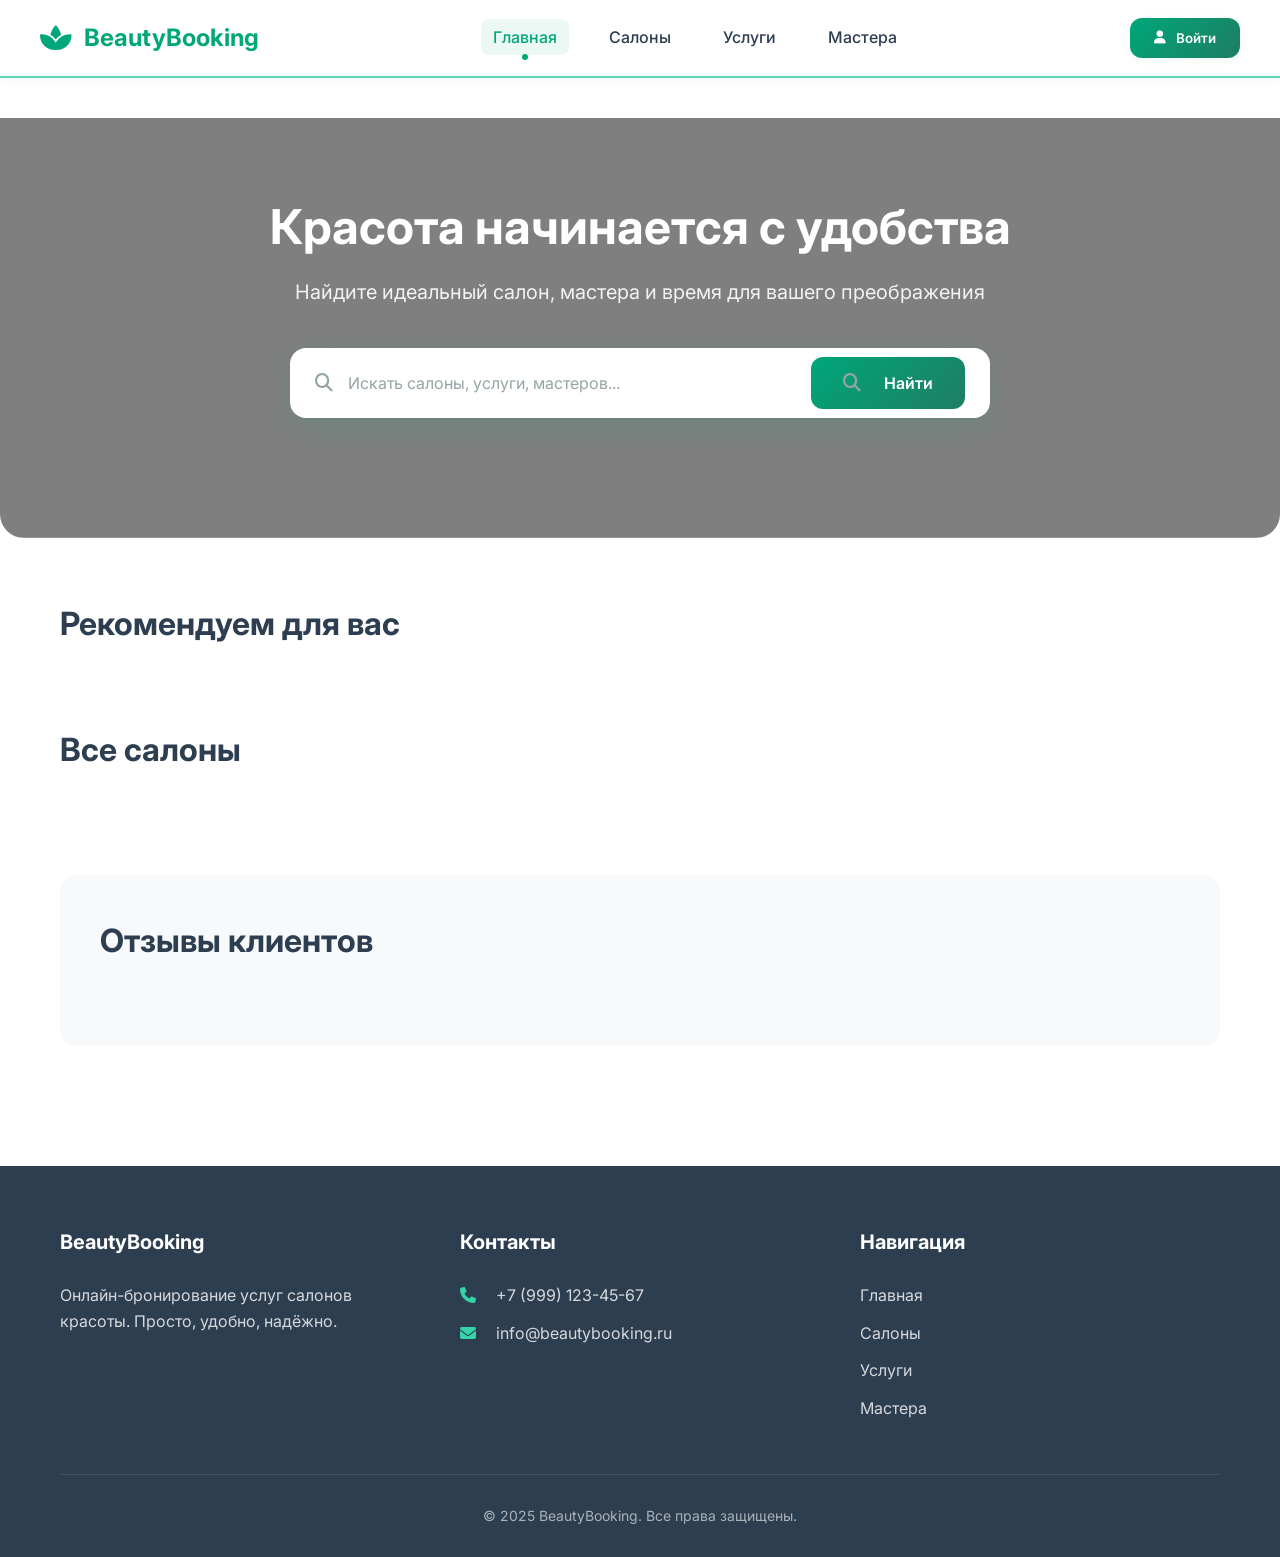
==== index.html @ 1217dbe1 "Первый запуск сайта" ====
<!DOCTYPE html>
<html lang="ru">
<head>
    <meta charset="UTF-8">
    <meta name="viewport" content="width=device-width, initial-scale=1.0">
    <title>BeautyBooking | Бронирование услуг салонов красоты</title>
    <link rel="stylesheet" href="https://cdnjs.cloudflare.com/ajax/libs/font-awesome/6.4.0/css/all.min.css">
    <link rel="stylesheet" href="style.css">
    <link rel="preconnect" href="https://fonts.googleapis.com">
    <link rel="preconnect" href="https://fonts.gstatic.com" crossorigin>
    <link href="https://fonts.googleapis.com/css2?family=Inter:wght@300;400;500;600;700&display=swap" rel="stylesheet">
</head>
<body>
    <!-- Уведомления -->
    <div id="notification-container"></div>

    <!-- Шапка -->
    <header>
        <div class="container header-container">
            <div class="logo">
                <i class="fas fa-spa"></i>
                <span>BeautyBooking</span>
            </div>
            <nav>
                <ul id="main-nav">
                    <li><a href="#home-page" class="nav-link active" data-page="home">Главная</a></li>
                    <li><a href="#salons-page" class="nav-link" data-page="salons">Салоны</a></li>
                    <li><a href="#services-page" class="nav-link" data-page="services">Услуги</a></li>
                    <li><a href="#masters-page" class="nav-link" data-page="masters">Мастера</a></li>
                    <li id="profile-nav-item" style="display: none;"><a href="#profile-page" class="nav-link" data-page="profile">Мои записи</a></li>
                    <li id="admin-nav-item" style="display: none;"><a href="#admin-page" class="nav-link" data-page="admin">Админ-панель</a></li>
                    <li id="master-nav-item" style="display: none;"><a href="#admin-page" class="nav-link" data-page="admin">Мастер-панель</a></li>
                    <li id="master-work-schedule" style="display: none;"><a href="#master-schedule-page" class="nav-link" data-page="master-schedule">Рабочее время</a></li>
                </ul>
            </nav>
            <div class="auth-buttons">
                <button class="profile-btn" id="profile-modal-btn">
                    <i class="fas fa-user"></i>
                    <span>Войти</span>
                </button>
                <button class="logout-btn" id="logout-btn" style="display: none;">
                    <i class="fas fa-sign-out-alt"></i>
                    <span>Выйти</span>
                </button>
            </div>
        </div>
    </header>

    <!-- Главная страница -->
    <section id="home-page" class="page active">
        <div class="hero-banner">
            <div class="container">
                <div class="hero-content">
                    <h1 class="hero-title">Красота начинается с удобства</h1>
                    <p class="hero-subtitle">Найдите идеальный салон, мастера и время для вашего преображения</p>
                    <div class="search-container">
                        <div class="search-input-wrapper">
                            <i class="fas fa-search"></i>
                            <input type="text" id="global-search" placeholder="Искать салоны, услуги, мастеров...">
                            <button class="btn-search" id="search-btn">
                                <i class="fas fa-search"></i> Найти
                            </button>
                        </div>
                    </div>
                </div>
            </div>
        </div>
        <div class="container">
            <div class="advanced-filters">
                <h3>Расширенный поиск</h3>
                <div class="filters-panel">
                    <div class="filter-group">
                        <label for="filter-type">Тип поиска:</label>
                        <select id="filter-type" class="filter-select">
                            <option value="all">Все</option>
                            <option value="salon">Только салоны</option>
                            <option value="master">Только мастера</option>
                        </select>
                    </div>
                    <div class="filter-group">
                        <label for="filter-rating">Рейтинг:</label>
                        <select id="filter-rating" class="filter-select">
                            <option value="all">Все рейтинги</option>
                            <option value="5">5 звёзд</option>
                            <option value="4.5">4.5+ звезды</option>
                            <option value="4">4+ звезды</option>
                            <option value="3">3+ звезды</option>
                        </select>
                    </div>
                    <div class="filter-group">
                        <label for="filter-specialization">Специализация:</label>
                        <select id="filter-specialization" class="filter-select">
                            <option value="all">Все специализации</option>
                            <option value="hair">Парикмахерские</option>
                            <option value="nails">Ногтевой сервис</option>
                            <option value="cosmetology">Косметология</option>
                            <option value="massage">Массаж</option>
                            <option value="barber">Барбершоп</option>
                        </select>
                    </div>
                    <button class="btn-filter-apply" id="apply-filters">
                        <i class="fas fa-filter"></i> Применить фильтры
                    </button>
                </div>
            </div>
            <div class="recommendations-section">
                <h2 class="section-title">Рекомендуем для вас</h2>
                <div id="recommendations-container" class="salons-grid"></div>
            </div>
            <div class="main-salons-section">
                <div class="section-header">
                    <h2 class="section-title">Все салоны</h2>
                </div>
                <div id="salons-container" class="salons-grid"></div>
            </div>
            <div class="reviews-section">
                <h2 class="section-title">Отзывы клиентов</h2>
                <div id="reviews-list" class="reviews-list"></div>
            </div>
        </div>
    </section>

    <!-- Страница всех салонов -->
    <section id="salons-page" class="page">
        <div class="container">
            <h1 class="page-title">Все салоны</h1>
            <p class="page-subtitle">Выберите салон для просмотра услуг и записи</p>
            <div id="all-salons-container" class="salons-grid"></div>
        </div>
    </section>

    <!-- Страница всех услуг -->
    <section id="services-page" class="page">
        <div class="container">
            <h1 class="page-title">Все услуги</h1>
            <p class="page-subtitle">Выберите услугу для записи</p>
            <div id="all-services-container" class="services-grid"></div>
        </div>
    </section>

    <!-- Страница всех мастеров -->
    <section id="masters-page" class="page">
        <div class="container">
            <h1 class="page-title">Наши мастера</h1>
            <p class="page-subtitle">Выберите мастера для записи</p>
            <div id="all-masters-container" class="masters-grid"></div>
        </div>
    </section>

    <!-- Страница салона -->
    <section id="salon-page" class="page">
        <div class="container">
            <div class="salon-header">
                <div class="salon-main-img">
                    <img id="salon-main-image" src="" alt="Салон">
                    <div class="salon-rating-badge">
                        <i class="fas fa-star"></i>
                        <span id="salon-rating">0.0</span>
                    </div>
                </div>
                <div class="salon-details">
                    <h1 id="salon-page-name" class="page-title"></h1>
                    <p id="salon-page-address" class="page-subtitle">
                        <i class="fas fa-map-marker-alt"></i>
                        <span id="salon-address-text"></span>
                    </p>
                    <div class="salon-tags" id="salon-tags"></div>
                    <p id="salon-page-description"></p>
                    <div class="salon-actions" id="salon-actions">
                        <!-- Кнопка записи будет добавлена динамически -->
                    </div>
                </div>
            </div>
            <div class="services-section">
                <h2 class="section-title">Услуги салона</h2>
                <div id="services-container" class="services-grid"></div>
            </div>
            <div class="masters-section">
                <h2 class="section-title">Мастера салона</h2>
                <div id="masters-container" class="masters-grid"></div>
            </div>
            <div class="reviews-section">
                <h2 class="section-title">Отзывы о салоне</h2>
                <div id="salon-reviews-list" class="reviews-list"></div>
                <div id="add-review-form" class="add-review-form">
                    <h3>Оставить отзыв</h3>
                    <div class="review-rating">
                        <span>Оцените салон:</span>
                        <div class="stars" id="review-stars">
                            <i class="far fa-star" data-rating="1"></i>
                            <i class="far fa-star" data-rating="2"></i>
                            <i class="far fa-star" data-rating="3"></i>
                            <i class="far fa-star" data-rating="4"></i>
                            <i class="far fa-star" data-rating="5"></i>
                        </div>
                        <span id="selected-rating-text">0 звёзд</span>
                    </div>
                    <div class="form-group">
                        <textarea class="form-textarea" id="review-text" placeholder="Расскажите о вашем опыте (необязательно)"></textarea>
                    </div>
                    <div class="form-actions">
                        <button class="btn" id="submit-review">Опубликовать отзыв</button>
                        <div class="auth-required-message">
                            Только авторизованные пользователи могут оставлять отзывы
                        </div>
                    </div>
                </div>
            </div>
        </div>
    </section>

    <!-- Страница мастера -->
    <section id="master-page" class="page">
        <div class="container">
            <div class="master-header">
                <div class="master-main-img">
                    <img id="master-main-image" src="" alt="Мастер">
                    <div class="master-rating-badge">
                        <i class="fas fa-star"></i>
                        <span id="master-rating">0.0</span>
                    </div>
                </div>
                <div class="master-details">
                    <h1 id="master-page-name" class="page-title"></h1>
                    <p id="master-page-specialization" class="page-subtitle"></p>
                    <p id="master-page-salon" class="page-subtitle">
                        <i class="fas fa-store"></i>
                        <span id="master-salon-text"></span>
                    </p>
                    <div class="master-tags" id="master-tags"></div>
                    <p id="master-page-description"></p>
                    <div class="master-actions" id="master-actions">
                        <!-- Кнопка записи будет добавлена динамически -->
                    </div>
                </div>
            </div>
            <div class="services-section">
                <h2 class="section-title">Услуги мастера</h2>
                <div id="master-services-container" class="services-grid"></div>
            </div>
            <div class="reviews-section">
                <h2 class="section-title">Отзывы о мастере</h2>
                <div id="master-reviews-list" class="reviews-list"></div>
            </div>

            <!-- Форма добавления отзыва о мастере -->
            <div id="add-master-review-form" class="add-review-form" style="margin-top: 40px;">
                <h3>Оставить отзыв о мастере</h3>
                <div class="review-rating">
                    <span>Оцените мастера:</span>
                    <div class="stars" id="master-review-stars">
                        <i class="far fa-star" data-rating="1"></i>
                        <i class="far fa-star" data-rating="2"></i>
                        <i class="far fa-star" data-rating="3"></i>
                        <i class="far fa-star" data-rating="4"></i>
                        <i class="far fa-star" data-rating="5"></i>
                    </div>
                    <span id="master-selected-rating-text">0 звёзд</span>
                </div>
                <div class="form-group">
                    <textarea class="form-textarea" id="master-review-text" placeholder="Расскажите о вашем опыте (необязательно)"></textarea>
                </div>
                <div class="form-actions">
                    <button class="btn" id="submit-master-review">Опубликовать отзыв</button>
                    <div class="auth-required-message">
                        Только авторизованные пользователи могут оставлять отзывы
                    </div>
                </div>
            </div>
        </div>
    </section>

    <!-- Страница услуги -->
    <section id="service-page" class="page">
        <div class="container">
            <div class="service-header">
                <div class="service-main-img">
                    <img id="service-main-image" src="" alt="Услуга">
                </div>
                <div class="service-details">
                    <h1 id="service-page-name" class="page-title"></h1>
                    <p id="service-page-category" class="page-subtitle"></p>
                    <p id="service-page-salon" class="page-subtitle">
                        <i class="fas fa-store"></i>
                        <span id="service-salon-text"></span>
                    </p>
                    <p id="service-page-price" class="service-price-large"></p>
                    <p id="service-page-duration" class="page-subtitle"></p>
                    <div id="service-page-description"></div>
                    <div class="service-actions" id="service-actions">
                        <!-- Кнопка записи будет добавлена динамически -->
                    </div>
                </div>
            </div>
            <div class="masters-section">
                <h2 class="section-title">Мастера, выполняющие эту услугу</h2>
                <div id="service-masters-container" class="masters-grid"></div>
            </div>
        </div>
    </section>

    <!-- Процесс бронирования -->
    <section id="booking-page" class="page">
        <div class="container">
            <h1 class="page-title">Бронирование услуги</h1>
            <div class="booking-progress">
                <div class="progress-step active" data-step="1">
                    <div class="step-circle">1</div>
                    <div class="step-name">Выбор услуги</div>
                </div>
                <div class="progress-step" data-step="2">
                    <div class="step-circle">2</div>
                    <div class="step-name">Выбор мастера</div>
                </div>
                <div class="progress-step" data-step="3">
                    <div class="step-circle">3</div>
                    <div class="step-name">Дата и время</div>
                </div>
                <div class="progress-step" data-step="4">
                    <div class="step-circle">4</div>
                    <div class="step-name">Подтверждение</div>
                </div>
            </div>
            <!-- Шаг 1: Выбор услуги -->
            <div id="step-1" class="booking-step active">
                <h2>Выберите услугу</h2>
                <div id="booking-services-container" class="services-grid"></div>
                <div class="booking-step-actions">
                    <button class="btn" id="to-step-2">Далее</button>
                </div>
            </div>
            <!-- Шаг 2: Выбор мастера -->
            <div id="step-2" class="booking-step">
                <h2>Выберите мастера</h2>
                <div id="booking-masters-container" class="masters-grid"></div>
                <div class="booking-step-actions">
                    <button class="btn btn-secondary" id="back-to-step-1">Назад</button>
                    <button class="btn" id="to-step-3">Далее</button>
                </div>
            </div>
            <!-- Шаг 3: Дата и время -->
            <div id="step-3" class="booking-step">
                <h2>Выберите дату и время</h2>
                <div class="form-group">
                    <label class="form-label" for="booking-date">Дата</label>
                    <input class="form-input" type="date" id="booking-date">
                </div>
                <div id="time-slots-container" class="time-slots"></div>
                <div class="booking-step-actions">
                    <button class="btn btn-secondary" id="back-to-step-2">Назад</button>
                    <button class="btn" id="to-step-4">Далее</button>
                </div>
            </div>
            <!-- Шаг 4: Подтверждение -->
            <div id="step-4" class="booking-step">
                <h2>Подтверждение записи</h2>
                <div class="booking-summary">
                    <h3>Детали записи</h3>
                    <div id="booking-summary-details"></div>
                </div>
                <h3>Ваши данные</h3>
                <div class="form-group">
                    <label class="form-label" for="client-name">Имя</label>
                    <input class="form-input" type="text" id="client-name" placeholder="Введите ваше имя">
                </div>
                <div class="form-group">
                    <label class="form-label" for="client-lastname">Фамилия</label>
                    <input class="form-input" type="text" id="client-lastname" placeholder="Введите вашу фамилию">
                </div>
                <div class="form-group">
                    <label class="form-label" for="client-phone">Телефон</label>
                    <input class="form-input phone-input" type="tel" id="client-phone" placeholder="+7 (___) ___-__-__">
                </div>
                <div class="form-group">
                    <label class="form-label" for="client-comment">Комментарий к записи</label>
                    <textarea class="form-textarea" id="client-comment" placeholder="Дополнительные пожелания"></textarea>
                </div>
                <div class="booking-step-actions">
                    <button class="btn btn-secondary" id="back-to-step-3">Назад</button>
                    <button class="btn" id="confirm-booking">Подтвердить запись</button>
                </div>
            </div>
        </div>
    </section>

    <!-- Админ-панель -->
    <section id="admin-page" class="page">
        <div class="container">
            <h1 class="page-title" id="admin-page-title">Админ-панель</h1>
            <div id="admin-mode-switcher" class="admin-mode-switcher">
                <button class="mode-btn active" data-mode="admin">Режим администратора</button>
                <button class="mode-btn" data-mode="actions-history">История действий</button>
                <button class="mode-btn" data-mode="reviews-management">Управление отзывами</button>
                <button class="mode-btn" data-mode="users-management">Управление пользователями</button>
            </div>

            <!-- Режим администратора -->
            <div id="admin-mode" class="admin-content">
                <div id="admin-stats" class="stats-grid"></div>
                <div class="admin-actions">
                    <button class="btn" id="add-salon-btn">Добавить салон</button>
                    <button class="btn" id="add-service-admin-btn">Добавить услугу</button>
                    <button class="btn" id="add-master-btn">Добавить мастера</button>
                </div>
                <div class="search-container" style="margin-bottom: 20px;">
                    <input type="text" id="admin-table-search" placeholder="Поиск по таблицам..." class="form-input">
                </div>
                <div class="admin-section">
                    <h2>Управление салонами</h2>
                    <div class="data-table-container">
                        <table class="data-table" id="salons-table">
                            <thead>
                                <tr>
                                    <th>Название</th>
                                    <th>Адрес</th>
                                    <th>Рейтинг</th>
                                    <th>Действия</th>
                                </tr>
                            </thead>
                            <tbody id="salons-table-body"></tbody>
                        </table>
                    </div>
                </div>
                <div class="admin-section">
                    <h2>Управление услугами</h2>
                    <div class="data-table-container">
                        <table class="data-table" id="services-table">
                            <thead>
                                <tr>
                                    <th>Название</th>
                                    <th>Категория</th>
                                    <th>Цена</th>
                                    <th>Салон</th>
                                    <th>Действия</th>
                                </tr>
                            </thead>
                            <tbody id="services-table-body"></tbody>
                        </table>
                    </div>
                </div>
                <div class="admin-section">
                    <h2>Управление мастерами</h2>
                    <div class="data-table-container">
                        <table class="data-table" id="masters-table">
                            <thead>
                                <tr>
                                    <th>Имя</th>
                                    <th>Специализация</th>
                                    <th>Средняя цена</th>
                                    <th>Салон</th>
                                    <th>Действия</th>
                                </tr>
                            </thead>
                            <tbody id="masters-table-body"></tbody>
                        </table>
                    </div>
                </div>
                <div class="admin-section">
                    <h2>Все записи клиентов</h2>
                    <div class="data-table-container">
                        <table class="data-table" id="bookings-table">
                            <thead>
                                <tr>
                                    <th>Клиент</th>
                                    <th>Услуга</th>
                                    <th>Мастер</th>
                                    <th>Дата</th>
                                    <th>Время</th>
                                    <th>Статус</th>
                                    <th>Действия</th>
                                </tr>
                            </thead>
                            <tbody id="bookings-table-body"></tbody>
                        </table>
                    </div>
                </div>
            </div>

            <!-- История действий -->
            <div id="actions-history-mode" class="admin-content" style="display: none;">
                <div class="admin-section">
                    <h2>История действий</h2>
                    <div class="history-filters">
                        <div class="filter-group">
                            <label for="history-user-type">Тип пользователя:</label>
                            <select id="history-user-type" class="filter-select">
                                <option value="all">Все</option>
                                <option value="admin">Администраторы</option>
                                <option value="master">Мастера</option>
                                <option value="client">Клиенты</option>
                            </select>
                        </div>
                        <div class="filter-group">
                            <label for="history-action-type">Тип действия:</label>
                            <select id="history-action-type" class="filter-select">
                                <option value="all">Все действия</option>
                                <option value="create">Создание</option>
                                <option value="update">Изменение</option>
                                <option value="delete">Удаление</option>
                                <option value="booking">Бронирование</option>
                                <option value="review">Отзыв</option>
                                <option value="user_update">Изменение профиля</option>
                                <option value="master_transfer">Перевод мастера</option>
                            </select>
                        </div>
                        <button class="btn" id="refresh-history">Обновить</button>
                        <!-- КНОПКА: Очистить всю историю -->
                        <button class="btn btn-danger" id="clear-history">Очистить всю историю</button>
                    </div>
                    <div class="data-table-container">
                        <table class="data-table">
                            <thead>
                                <tr>
                                    <th>Дата</th>
                                    <th>Пользователь</th>
                                    <th>Действие</th>
                                    <th>Объект</th>
                                    <th>Отменить</th>
                                </tr>
                            </thead>
                            <tbody id="actions-history-table"></tbody>
                        </table>
                    </div>
                </div>
            </div>

            <!-- Управление отзывами (с фильтром по салону) -->
            <div id="reviews-management-mode" class="admin-content" style="display: none;">
                <div class="admin-section">
                    <h2>Управление отзывами</h2>
                    <div class="filters-panel" style="margin-bottom: 20px;">
                        <div class="filter-group">
                            <label for="review-salon-filter">Салон:</label>
                            <select id="review-salon-filter" class="filter-select">
                                <option value="all">Все салоны</option>
                                <!-- Опции будут добавлены динамически -->
                            </select>
                        </div>
                        <button class="btn" id="apply-review-filter">Применить фильтр</button>
                    </div>
                    <div class="data-table-container">
                        <table class="data-table">
                            <thead>
                                <tr>
                                    <th>Автор</th>
                                    <th>Салон</th>
                                    <th>Рейтинг</th>
                                    <th>Текст</th>
                                    <th>Дата</th>
                                    <th>Действия</th>
                                </tr>
                            </thead>
                            <tbody id="reviews-management-table"></tbody>
                        </table>
                    </div>
                </div>
            </div>

            <!-- Управление пользователями -->
            <div id="users-management-mode" class="admin-content" style="display: none;">
                <div class="admin-section">
                    <h2>Управление пользователями</h2>
                    <div class="data-table-container">
                        <table class="data-table" id="users-table">
                            <thead>
                                <tr>
                                    <th>Имя</th>
                                    <th>Email</th>
                                    <th>Роль</th>
                                    <th>Телефон</th>
                                    <th>Дата регистрации</th>
                                    <th>Действия</th>
                                </tr>
                            </thead>
                            <tbody id="users-table-body"></tbody>
                        </table>
                    </div>
                </div>
            </div>

            <!-- Режим мастера (Мини-CRM) -->
            <div id="master-mode" class="admin-content" style="display: none;">
                <div class="master-panel">
                    <div class="master-info-card">
                        <h3 id="master-name-display">Личный кабинет мастера</h3>
                        <div class="master-details">
                            <div class="master-detail">
                                <label>Имя:</label>
                                <span id="master-detail-name">Загрузка...</span>
                            </div>
                            <div class="master-detail">
                                <label>Фамилия:</label>
                                <span id="master-detail-lastname">Загрузка...</span>
                            </div>
                            <div class="master-detail">
                                <label>Email:</label>
                                <span id="master-detail-email">Загрузка...</span>
                            </div>
                            <div class="master-detail">
                                <label>Телефон:</label>
                                <span id="master-detail-phone">Загрузка...</span>
                            </div>
                            <div class="master-detail">
                                <label>Салон:</label>
                                <span id="master-detail-salon">Загрузка...</span>
                            </div>
                            <div class="master-detail">
                                <label>Специализация:</label>
                                <span id="master-detail-specialization">Загрузка...</span>
                            </div>
                        </div>
                        <div class="master-actions">
                            <button class="btn-action primary" id="edit-master-profile">
                                <i class="fas fa-edit"></i> Редактировать профиль
                            </button>
                            <button class="btn-action danger" id="delete-master-profile">
                                <i class="fas fa-trash"></i> Удалить профиль
                            </button>
                        </div>
                    </div>
                    <!-- БЛОК: переключение между мастерами -->
                    <div class="master-switcher">
                        <label for="master-select">Переключение между мастерами:</label>
                        <div style="display: flex; gap: 10px; align-items: center;">
                            <select id="master-select" class="form-input" style="flex: 1;">
                                <option value="">Выберите мастера</option>
                            </select>
                            <button class="btn btn-secondary" id="switch-master-btn">Переключиться</button>
                        </div>
                    </div>
                    <div class="admin-mode-switcher">
                        <button class="mode-btn active" data-mode="master-bookings">Мои записи</button>
                        <button class="mode-btn" data-mode="master-actions-history">История действий</button>
                    </div>
                    <!-- Мои записи -->
                    <div id="master-bookings-mode" class="admin-section">
                        <h2>Мои записи</h2>
                        <div class="data-table-container">
                            <table class="data-table">
                                <thead>
                                    <tr>
                                        <th>Клиент</th>
                                        <th>Услуга</th>
                                        <th>Дата</th>
                                        <th>Время</th>
                                        <th>Телефон</th>
                                        <th>Статус</th>
                                        <th>Действия</th>
                                    </tr>
                                </thead>
                                <tbody id="master-bookings-table"></tbody>
                            </table>
                        </div>
                    </div>
                    <!-- История действий мастера -->
                    <div id="master-actions-history-mode" class="admin-content" style="display: none;">
                        <div class="admin-section">
                            <h2>История моих действий</h2>
                            <div class="data-table-container">
                                <table class="data-table">
                                    <thead>
                                        <tr>
                                            <th>Дата</th>
                                            <th>Действие</th>
                                            <th>Объект</th>
                                            <th>Отменить</th>
                                        </tr>
                                    </thead>
                                    <tbody id="master-actions-history-table"></tbody>
                                </table>
                            </div>
                        </div>
                    </div>
                </div>
            </div>
        </div>
    </section>

    <!-- Профиль пользователя -->
    <section id="profile-page" class="page">
        <div class="container">
            <h1 class="page-title">Мои записи</h1>
            <div id="user-bookings-container"></div>
        </div>
    </section>

    <!-- Страница рабочего времени мастера -->
    <section id="master-schedule-page" class="page">
        <div class="container">
            <h1 class="page-title">Мое рабочее время</h1>
            <div class="master-calendar">
                <div class="calendar-widget">
                    <div class="calendar-header">
                        <button class="btn-action secondary" id="prev-month">
                            <i class="fas fa-chevron-left"></i>
                        </button>
                        <h3 id="current-month">Июнь 2024</h3>
                        <button class="btn-action secondary" id="next-month">
                            <i class="fas fa-chevron-right"></i>
                        </button>
                    </div>
                    <div id="calendar-container"></div>
                </div>
                <div class="bookings-list">
                    <h3>Записи на <span id="selected-date-text">сегодня</span></h3>
                    <div id="day-bookings"></div>
                </div>
            </div>
        </div>
    </section>

    <!-- Модальное окно профиля (вход/регистрация) -->
    <div id="profile-modal" class="modal">
        <div class="modal-content">
            <button class="modal-close" id="profile-modal-close">&times;</button>
            <h2 class="modal-title">Вход в систему</h2>
            <div class="auth-tabs">
                <button class="auth-tab active" data-auth-tab="login">Вход</button>
                <button class="auth-tab" data-auth-tab="register">Регистрация</button>
            </div>
            <div id="login-form" class="auth-form active">
                <div class="form-group">
                    <label class="form-label" for="login-email">Email</label>
                    <input class="form-input" type="email" id="login-email" placeholder="example@mail.ru">
                </div>
                <div class="form-group">
                    <label class="form-label" for="login-password">Пароль</label>
                    <input class="form-input" type="password" id="login-password" placeholder="Введите пароль">
                </div>
                <div class="form-group">
                    <button class="btn" id="login-btn">Войти</button>
                </div>
                <div class="auth-switch">
                    <span>Нет аккаунта? </span>
                    <a href="#" id="switch-to-register">Регистрация</a>
                </div>
            </div>
            <div id="register-form" class="auth-form">
                <div class="form-group">
                    <label class="form-label" for="register-email">Email</label>
                    <input class="form-input" type="email" id="register-email" placeholder="example@mail.ru">
                </div>
                <div class="form-group">
                    <label class="form-label" for="register-password">Пароль</label>
                    <input class="form-input" type="password" id="register-password" placeholder="Введите пароль">
                </div>
                <div class="form-group">
                    <label class="form-label" for="register-password-confirm">Повторите пароль</label>
                    <input class="form-input" type="password" id="register-password-confirm" placeholder="Повторите пароль">
                </div>
                <div class="form-group">
                    <label class="form-label" for="register-name">Имя</label>
                    <input class="form-input" type="text" id="register-name" placeholder="Введите ваше имя">
                </div>
                <div class="form-group">
                    <label class="form-label" for="register-lastname">Фамилия</label>
                    <input class="form-input" type="text" id="register-lastname" placeholder="Введите вашу фамилию">
                </div>
                <div class="form-group">
                    <label class="form-label" for="register-phone">Телефон</label>
                    <input class="form-input phone-input" type="tel" id="register-phone" placeholder="+7 (___) ___-__-__">
                </div>
                <div class="form-group">
                    <label class="form-label" for="register-role">Роль</label>
                    <select class="form-input" id="register-role">
                        <option value="client">Клиент</option>
                    </select>
                </div>
                <div class="form-group">
                    <button class="btn" id="register-btn">Зарегистрироваться</button>
                </div>
                <div class="auth-switch">
                    <span>Уже есть аккаунт? </span>
                    <a href="#" id="switch-to-login">Войти</a>
                </div>
            </div>
        </div>
    </div>

    <!-- Модальное окно добавления салона -->
    <div id="add-salon-modal" class="modal">
        <div class="modal-content">
            <button class="modal-close" id="add-salon-modal-close">&times;</button>
            <h2 class="modal-title" id="salon-modal-title">Добавить салон</h2>
            <div class="form-group">
                <label class="form-label" for="salon-name">Название салона</label>
                <input class="form-input" type="text" id="salon-name" placeholder="Введите название салона">
            </div>
            <div class="form-group">
                <label class="form-label" for="salon-address">Адрес</label>
                <input class="form-input" type="text" id="salon-address" placeholder="Введите адрес салона">
            </div>
            <div class="form-group">
                <label class="form-label" for="salon-district">Район</label>
                <select class="form-input" id="salon-district">
                    <option value="center">Центральный</option>
                    <option value="north">Северный</option>
                    <option value="south">Южный</option>
                    <option value="west">Западный</option>
                    <option value="east">Восточный</option>
                </select>
            </div>
            <div class="form-group">
                <label class="form-label">Специализации</label>
                <div class="checkbox-group">
                    <label><input type="checkbox" name="specialization" value="hair"> Парикмахерские</label>
                    <label><input type="checkbox" name="specialization" value="nails"> Ногтевой сервис</label>
                    <label><input type="checkbox" name="specialization" value="cosmetology"> Косметология</label>
                    <label><input type="checkbox" name="specialization" value="massage"> Массаж</label>
                    <label><input type="checkbox" name="specialization" value="barber"> Барбершоп</label>
                </div>
            </div>
            <div class="form-group">
                <label class="form-label" for="salon-description">Описание</label>
                <textarea class="form-textarea" id="salon-description" placeholder="Введите описание салона"></textarea>
            </div>
            <div class="form-group">
                <label class="form-label" for="salon-image-upload">Изображение салона</label>
                <input class="form-input" type="file" id="salon-image-upload" accept="image/*">
                <div id="salon-image-preview" class="image-preview"></div>
            </div>
            <div class="form-group">
                <label class="form-label" for="salon-image-url">Или укажите ссылку на изображение</label>
                <input class="form-input" type="url" id="salon-image-url" placeholder="https://example.com/image.jpg">
            </div>
            <div class="modal-actions">
                <button class="btn btn-secondary" id="cancel-salon">Отмена</button>
                <button class="btn" id="save-salon">Сохранить</button>
            </div>
        </div>
    </div>

    <!-- Модальное окно добавления услуги -->
    <div id="add-service-modal" class="modal">
        <div class="modal-content">
            <button class="modal-close" id="add-service-modal-close">&times;</button>
            <h2 class="modal-title" id="service-modal-title">Добавить услугу</h2>
            <div class="form-group">
                <label class="form-label" for="service-name">Название услуги</label>
                <input class="form-input" type="text" id="service-name" placeholder="Введите название услуги">
            </div>
            <div class="form-group">
                <label class="form-label" for="service-category">Категория</label>
                <select class="form-input" id="service-category">
                    <option value="hair">Парикмахерские</option>
                    <option value="nails">Ногтевой сервис</option>
                    <option value="cosmetology">Косметология</option>
                    <option value="massage">Массаж</option>
                    <option value="barber">Барбершоп</option>
                </select>
            </div>
            <div class="form-group">
                <label class="form-label" for="service-price">Средняя цена (руб.)</label>
                <input class="form-input" type="number" id="service-price" placeholder="Введите цену">
            </div>
            <div class="form-group">
                <label class="form-label" for="service-salon">Салон</label>
                <select class="form-input" id="service-salon"></select>
            </div>
            <div class="form-group">
                <label class="form-label" for="service-duration">Длительность (минут)</label>
                <input class="form-input" type="number" id="service-duration" placeholder="60" value="60">
            </div>
            <div class="form-group">
                <label class="form-label" for="service-image-upload">Изображение услуги</label>
                <input class="form-input" type="file" id="service-image-upload" accept="image/*">
                <div id="service-image-preview" class="image-preview"></div>
            </div>
            <div class="form-group">
                <label class="form-label" for="service-image-url">Или укажите ссылку на изображение</label>
                <input class="form-input" type="url" id="service-image-url" placeholder="https://example.com/image.jpg">
            </div>
            <div class="modal-actions">
                <button class="btn btn-secondary" id="cancel-service">Отмена</button>
                <button class="btn" id="save-service">Сохранить</button>
            </div>
        </div>
    </div>

    <!-- Модальное окно добавления мастера -->
    <div id="add-master-modal" class="modal">
        <div class="modal-content">
            <button class="modal-close" id="add-master-modal-close">&times;</button>
            <h2 class="modal-title" id="master-modal-title">Добавить мастера</h2>
            <div class="form-group">
                <label class="form-label" for="master-name">Имя мастера</label>
                <input class="form-input" type="text" id="master-name" placeholder="Введите имя мастера">
            </div>
            <div class="form-group">
                <label class="form-label" for="master-specialization">Специализация</label>
                <input class="form-input" type="text" id="master-specialization" placeholder="Введите специализацию">
            </div>
            <div class="form-group">
                <label class="form-label" for="master-price">Средняя цена (руб.)</label>
                <input class="form-input" type="number" id="master-price" placeholder="Введите среднюю цену">
            </div>
            <div class="form-group">
                <label class="form-label" for="master-salon">Салон</label>
                <select class="form-input" id="master-salon"></select>
            </div>
            <div class="form-group">
                <label class="form-label" for="master-email">Email (для входа)</label>
                <input class="form-input" type="email" id="master-email" placeholder="master@example.com">
            </div>
            <div class="form-group">
                <label class="form-label" for="master-password">Пароль</label>
                <input class="form-input" type="password" id="master-password" placeholder="Введите пароль">
            </div>
            <div class="form-group">
                <label class="form-label" for="master-image-upload">Фото мастера</label>
                <input class="form-input" type="file" id="master-image-upload" accept="image/*">
                <div id="master-image-preview" class="image-preview"></div>
            </div>
            <div class="form-group">
                <label class="form-label" for="master-image-url">Или укажите ссылку на изображение</label>
                <input class="form-input" type="url" id="master-image-url" placeholder="https://example.com/image.jpg">
            </div>
            <div class="modal-actions">
                <button class="btn btn-secondary" id="cancel-master">Отмена</button>
                <button class="btn" id="save-master">Сохранить</button>
            </div>
        </div>
    </div>

    <!-- Модальное окно редактирования мастера -->
    <div id="edit-master-modal" class="modal">
        <div class="modal-content">
            <button class="modal-close" id="edit-master-modal-close">&times;</button>
            <h2 class="modal-title">Редактирование профиля</h2>
            <div class="form-group">
                <label class="form-label" for="edit-master-name">Имя</label>
                <input class="form-input" type="text" id="edit-master-name" placeholder="Введите имя">
            </div>
            <div class="form-group">
                <label class="form-label" for="edit-master-lastname">Фамилия</label>
                <input class="form-input" type="text" id="edit-master-lastname" placeholder="Введите фамилию">
            </div>
            <div class="form-group">
                <label class="form-label" for="edit-master-email">Email</label>
                <input class="form-input" type="email" id="edit-master-email" placeholder="Введите email">
            </div>
            <div class="form-group">
                <label class="form-label" for="edit-master-phone">Телефон</label>
                <input class="form-input phone-input" type="tel" id="edit-master-phone" placeholder="+7 (___) ___-__-__">
            </div>
            <div class="form-group">
                <label class="form-label" for="edit-master-specialization">Специализация</label>
                <select class="form-input specialization-select" id="edit-master-specialization">
                    <option value="Парикмахер">Парикмахер</option>
                    <option value="Мастер маникюра">Мастер маникюра</option>
                    <option value="Косметолог">Косметолог</option>
                    <option value="Массажист">Массажист</option>
                    <option value="Барбер">Барбер</option>
                    <option value="Визажист">Визажист</option>
                    <option value="Бровист">Бровист</option>
                    <option value="Лешмейкер">Лешмейкер</option>
                    <option value="Эстетист">Эстетист</option>
                    <option value="Подолог">Подолог</option>
                </select>
            </div>
            <div class="form-group">
                <label class="form-label" for="edit-master-password">Новый пароль (оставьте пустым, если не меняете)</label>
                <input class="form-input" type="password" id="edit-master-password" placeholder="Введите новый пароль">
            </div>
            <div class="modal-actions">
                <button class="btn btn-secondary" id="cancel-edit-master">Отмена</button>
                <button class="btn" id="save-edit-master">Сохранить изменения</button>
            </div>
        </div>
    </div>

    <!-- Модальное окно редактирования пользователя -->
    <div id="edit-user-modal" class="modal">
        <div class="modal-content">
            <button class="modal-close" id="edit-user-modal-close">&times;</button>
            <h2 class="modal-title">Редактирование пользователя</h2>
            <div class="form-group">
                <label class="form-label" for="edit-user-name">Имя</label>
                <input class="form-input" type="text" id="edit-user-name" placeholder="Введите имя">
            </div>
            <div class="form-group">
                <label class="form-label" for="edit-user-lastname">Фамилия</label>
                <input class="form-input" type="text" id="edit-user-lastname" placeholder="Введите фамилию">
            </div>
            <div class="form-group">
                <label class="form-label" for="edit-user-email">Email</label>
                <input class="form-input" type="email" id="edit-user-email" placeholder="Введите email">
            </div>
            <div class="form-group">
                <label class="form-label" for="edit-user-phone">Телефон</label>
                <input class="form-input phone-input" type="tel" id="edit-user-phone" placeholder="+7 (___) ___-__-__">
            </div>
            <div class="form-group">
                <label class="form-label" for="edit-user-role">Роль</label>
                <select class="form-input" id="edit-user-role">
                    <option value="client">Клиент</option>
                    <option value="master">Мастер</option>
                    <option value="admin">Администратор</option>
                </select>
            </div>
            <div class="modal-actions">
                <button class="btn btn-secondary" id="cancel-edit-user">Отмена</button>
                <button class="btn" id="save-edit-user">Сохранить изменения</button>
            </div>
        </div>
    </div>

    <!-- МОДАЛЬНОЕ ОКНО: ввод пароля при переключении мастера -->
    <div id="switch-master-password-modal" class="modal">
        <div class="modal-content">
            <button class="modal-close" id="switch-master-modal-close">&times;</button>
            <h2 class="modal-title">Введите пароль для переключения</h2>
            <div class="form-group">
                <label class="form-label" for="switch-master-password">Пароль (номер мастера в списке)</label>
                <input class="form-input" type="password" id="switch-master-password" placeholder="Введите номер">
            </div>
            <div class="modal-actions">
                <button class="btn btn-secondary" id="cancel-switch-master">Отмена</button>
                <button class="btn" id="confirm-switch-master">Подтвердить</button>
            </div>
        </div>
    </div>

    <!-- Футер -->
    <footer>
        <div class="container">
            <div class="footer-content">
                <div class="footer-section">
                    <h3>BeautyBooking</h3>
                    <p>Онлайн-бронирование услуг салонов красоты. Просто, удобно, надёжно.</p>
                </div>
                <div class="footer-section">
                    <h3>Контакты</h3>
                    <p><i class="fas fa-phone"></i> +7 (999) 123-45-67</p>
                    <p><i class="fas fa-envelope"></i> info@beautybooking.ru</p>
                </div>
                <div class="footer-section">
                    <h3>Навигация</h3>
                    <a href="#home-page" class="nav-link" data-page="home">Главная</a>
                    <a href="#salons-page" class="nav-link" data-page="salons">Салоны</a>
                    <a href="#services-page" class="nav-link" data-page="services">Услуги</a>
                    <a href="#masters-page" class="nav-link" data-page="masters">Мастера</a>
                </div>
            </div>
            <div class="copyright">
                &copy; 2025 BeautyBooking. Все права защищены.
            </div>
        </div>
    </footer>

    <!-- Firebase SDK -->
    <script src="https://www.gstatic.com/firebasejs/8.10.0/firebase-app.js"></script>
    <script src="https://www.gstatic.com/firebasejs/8.10.0/firebase-auth.js"></script>
    <script src="https://www.gstatic.com/firebasejs/8.10.0/firebase-firestore.js"></script>
    <script src="https://www.gstatic.com/firebasejs/8.10.0/firebase-storage.js"></script>
    <!-- Приложение -->
    <script src="app.js"></script>
</body>
</html>
---- style.css ----
:root {
/* Зелёная палитра */
--primary-color: #00A779;
--primary-dark: #006D4F;
--primary-light: #35D3A7;
--primary-extra-light: #5FD3B3;
--primary-bg: #1F7D63;
/* Нейтральные цвета */
--white: #ffffff;
--light-bg: #f8f9fa;
--border-color: #e0e6eb;
--text-dark: #2c3e50;
--text-light: #6c757d;
--text-lighter: #95a5a6;
/* Дополнительные */
--success-color: #2ecc71;
--error-color: #e74c3c;
--warning-color: #f39c12;
--info-color: #3498db;
/* Тени */
--shadow-sm: 0 2px 8px rgba(0, 167, 121, 0.08);
--shadow-md: 0 4px 16px rgba(0, 167, 121, 0.12);
--shadow-lg: 0 8px 32px rgba(0, 167, 121, 0.15);
/* Скругления */
--radius-sm: 8px;
--radius-md: 12px;
--radius-lg: 16px;
--radius-xl: 24px;
/* Переходы */
--transition-fast: 0.2s ease;
--transition-normal: 0.3s ease;
--transition-slow: 0.5s ease;
}
* {
margin: 0;
padding: 0;
box-sizing: border-box;
font-family: 'Inter', 'Segoe UI', Tahoma, Geneva, Verdana, sans-serif;
}
body {
background-color: var(--white);
color: var(--text-dark);
line-height: 1.6;
font-size: 16px;
}
.container {
max-width: 1200px;
margin: 0 auto;
padding: 0 20px;
}
/* ===== ШАПКА ===== */
header {
background-color: var(--white);
box-shadow: var(--shadow-sm);
position: sticky;
top: 0;
z-index: 1000;
border-bottom: 2px solid var(--primary-extra-light);
}
.header-container {
display: flex;
justify-content: space-between;
align-items: center;
padding: 18px 0;
}
.logo {
display: flex;
align-items: center;
gap: 12px;
font-size: 24px;
font-weight: 700;
color: var(--primary-color);
text-decoration: none;
transition: var(--transition-normal);
user-select: none;
-webkit-user-select: none;
-moz-user-select: none;
-ms-user-select: none;
cursor: default !important;
}
.logo i,
.logo span {
pointer-events: none;
}
.logo:hover {
color: var(--primary-dark);
}
.logo i {
font-size: 28px;
}
nav ul {
display: flex;
list-style: none;
gap: 28px;
}
nav a {
text-decoration: none;
color: var(--text-dark);
font-weight: 500;
font-size: 16px;
padding: 8px 12px;
border-radius: var(--radius-sm);
transition: var(--transition-fast);
position: relative;
}
nav a:hover {
color: var(--primary-color);
}
nav a.active {
color: var(--primary-color);
background-color: rgba(0, 167, 121, 0.08);
}
nav a.active::after {
content: '';
position: absolute;
bottom: -5px;
left: 50%;
transform: translateX(-50%);
width: 6px;
height: 6px;
background-color: var(--primary-color);
border-radius: 50%;
}
.auth-buttons {
display: flex;
align-items: center;
gap: 15px;
}
.profile-btn {
background: linear-gradient(135deg, var(--primary-color), var(--primary-bg));
color: var(--white);
border: none;
padding: 12px 24px;
border-radius: var(--radius-md);
cursor: pointer;
font-weight: 600;
transition: var(--transition-normal);
display: flex;
align-items: center;
gap: 10px;
box-shadow: var(--shadow-sm);
}
.profile-btn:hover {
background: linear-gradient(135deg, var(--primary-dark), var(--primary-color));
transform: translateY(-2px);
box-shadow: var(--shadow-md);
}
.logout-btn {
background: transparent;
color: var(--error-color);
border: 2px solid var(--error-color);
padding: 10px 20px;
border-radius: var(--radius-md);
cursor: pointer;
font-weight: 600;
transition: var(--transition-normal);
display: flex;
align-items: center;
gap: 8px;
}
.logout-btn:hover {
background-color: var(--error-color);
color: var(--white);
}
/* ===== ГЕРОЙ-БАННЕР ===== */
.hero-banner {
background: linear-gradient(rgba(0, 0, 0, 0.5), rgba(0, 0, 0, 0.5)),
url('https://images.unsplash.com/photo-1560066984-138dadb4c035?ixlib=rb-4.0.3&auto=format&fit=crop&w=1600&q=80');
background-size: cover;
background-position: center;
padding: 80px 0;
margin-bottom: 60px;
border-radius: 0 0 var(--radius-xl) var(--radius-xl);
}
.hero-content {
text-align: center;
color: var(--white);
max-width: 800px;
margin: 0 auto;
}
.hero-title {
font-size: 48px;
font-weight: 700;
margin-bottom: 20px;
line-height: 1.2;
}
.hero-subtitle {
font-size: 20px;
margin-bottom: 40px;
opacity: 0.9;
}
.search-container {
background: var(--white);
border-radius: var(--radius-lg);
padding: 5px;
margin: 30px auto 40px;
max-width: 700px;
box-shadow: var(--shadow-lg);
}
.search-input-wrapper {
display: flex;
align-items: center;
padding: 0 20px;
position: relative;
}
.search-input-wrapper i {
color: var(--text-lighter);
font-size: 18px;
margin-right: 15px;
}
#global-search {
flex: 1;
border: none;
padding: 20px 0;
font-size: 16px;
outline: none;
color: var(--text-dark);
background: transparent;
width: 100%;
}
#global-search::placeholder {
color: var(--text-lighter);
}
.search-input-wrapper .clear-search {
position: absolute;
right: 130px;
top: 50%;
transform: translateY(-50%);
background: none;
border: none;
color: var(--text-lighter);
cursor: pointer;
font-size: 16px;
display: none;
}
.search-input-wrapper .clear-search:hover {
color: var(--error-color);
}
.search-input-wrapper input:not(:placeholder-shown) + .clear-search {
display: block;
}
.btn-search {
background: linear-gradient(135deg, var(--primary-color), var(--primary-bg));
color: var(--white);
border: none;
padding: 16px 32px;
border-radius: var(--radius-md);
cursor: pointer;
font-weight: 600;
font-size: 16px;
transition: var(--transition-normal);
display: flex;
align-items: center;
gap: 8px;
white-space: nowrap;
}
.btn-search:hover {
background: linear-gradient(135deg, var(--primary-dark), var(--primary-color));
transform: translateY(-2px);
}
/* ===== РАСШИРЕННЫЕ ФИЛЬТРЫ ===== */
.advanced-filters {
display: none !important;
}
/* ===== ПАНЕЛЬ ФИЛЬТРОВ ===== */
.section-header {
margin-bottom: 40px;
}
.section-title {
font-size: 32px;
font-weight: 700;
color: var(--text-dark);
margin-bottom: 25px;
}
.filters-panel {
display: flex;
gap: 20px;
flex-wrap: wrap;
align-items: center;
background: var(--light-bg);
padding: 20px;
border-radius: var(--radius-md);
border: 1px solid var(--border-color);
}
.filter-group {
display: flex;
flex-direction: column;
gap: 8px;
min-width: 180px;
}
.filter-group label {
font-weight: 500;
color: var(--text-dark);
font-size: 14px;
}
.filter-select {
padding: 12px 16px;
border: 1px solid var(--border-color);
border-radius: var(--radius-sm);
background: var(--white);
color: var(--text-dark);
font-size: 15px;
cursor: pointer;
transition: var(--transition-fast);
width: 100%;
}
.filter-select:focus {
outline: none;
border-color: var(--primary-color);
box-shadow: 0 0 0 3px rgba(0, 167, 121, 0.1);
}
/* ===== КАРТОЧКИ САЛОНОВ ===== */
.salons-grid {
display: grid;
grid-template-columns: repeat(auto-fill, minmax(320px, 1fr));
gap: 30px;
margin-bottom: 50px;
}
.salon-card {
background: var(--white);
border-radius: var(--radius-lg);
overflow: hidden;
box-shadow: var(--shadow-md);
transition: var(--transition-normal);
cursor: pointer;
border: 1px solid var(--border-color);
height: 100%;
display: flex;
flex-direction: column;
}
.salon-card:hover {
transform: translateY(-8px);
box-shadow: var(--shadow-lg);
border-color: var(--primary-light);
}
.salon-img {
width: 100%;
height: 200px;
object-fit: cover;
object-position: center;
}
.salon-info {
padding: 24px;
flex: 1;
display: flex;
flex-direction: column;
}
.salon-name {
font-size: 20px;
font-weight: 700;
margin-bottom: 8px;
color: var(--text-dark);
}
.salon-address {
color: var(--text-light);
font-size: 14px;
margin-bottom: 15px;
display: flex;
align-items: center;
gap: 8px;
}
.salon-address i {
color: var(--primary-color);
}
.salon-rating {
display: flex;
align-items: center;
gap: 6px;
margin-bottom: 15px;
}
.salon-rating i {
color: #ffc107;
font-size: 14px;
}
.rating-value {
font-weight: 600;
color: var(--text-dark);
}
.rating-count {
color: var(--text-lighter);
font-size: 14px;
}
.salon-tags {
display: flex;
flex-wrap: wrap;
gap: 8px;
margin-bottom: 15px;
}
.salon-tag {
background: rgba(0, 167, 121, 0.1);
color: var(--primary-color);
padding: 4px 12px;
border-radius: 50px;
font-size: 12px;
font-weight: 500;
}
.salon-price {
margin-top: auto;
color: var(--primary-color);
font-weight: 700;
font-size: 18px;
}
.salon-actions {
display: flex;
gap: 12px;
margin-top: 15px;
}
/* ===== КАРТОЧКИ УСЛУГ ===== */
.services-grid, .masters-grid {
display: grid;
grid-template-columns: repeat(auto-fill, minmax(280px, 1fr));
gap: 25px;
margin-bottom: 40px;
}
.service-card, .master-card {
background: var(--white);
border-radius: var(--radius-md);
overflow: hidden;
box-shadow: var(--shadow-md);
transition: var(--transition-normal);
border: 1px solid var(--border-color);
}
.service-card:hover, .master-card:hover {
transform: translateY(-5px);
box-shadow: var(--shadow-lg);
}
.service-card.selected, .master-card.selected {
border: 2px solid var(--primary-color);
box-shadow: 0 0 0 3px rgba(0, 167, 121, 0.1);
}
.service-img, .master-img {
width: 100%;
height: 200px;  /* ИСПРАВЛЕНО: было 180px, теперь 200px для единообразия */
object-fit: cover;
object-position: center;
}
.service-info, .master-info {
padding: 20px;
}
.service-name, .master-name {
font-weight: 600;
font-size: 18px;
margin-bottom: 8px;
color: var(--text-dark);
}
.service-category, .master-specialization {
color: var(--text-light);
font-size: 14px;
margin-bottom: 8px;
}
.service-price, .master-price {
color: var(--primary-color);
font-weight: 700;
font-size: 20px;
margin-top: 10px;
}
/* ===== ЕДИНЫЙ РАЗМЕР ИЗОБРАЖЕНИЙ ===== */
/* Главные изображения на страницах */
.salon-main-img img,
.master-main-img img,
.service-main-img img {
width: 100%;
height: 400px;
object-fit: cover;
object-position: center;
}
/* Изображения в карточках рекомендаций */
#recommendations-container .salon-card .salon-img {
width: 100%;
height: 200px;
object-fit: cover;
object-position: center;
}
/* Изображения авторов отзывов */
.review-author-img {
width: 50px;
height: 50px;
border-radius: 50%;
object-fit: cover;
object-position: center;
}
/* ===== СТРАНИЦА САЛОНА ===== */
.salon-header {
display: flex;
gap: 40px;
margin-bottom: 60px;
align-items: flex-start;
}
.salon-main-img {
flex: 1;
position: relative;
border-radius: var(--radius-lg);
overflow: hidden;
min-height: 400px;
}
.salon-main-img img {
width: 100%;
height: 100%;
object-fit: cover;
}
.salon-rating-badge {
position: absolute;
top: 20px;
right: 20px;
background: rgba(255, 255, 255, 0.95);
padding: 10px 16px;
border-radius: var(--radius-md);
display: flex;
align-items: center;
gap: 8px;
font-weight: 700;
color: var(--text-dark);
box-shadow: var(--shadow-md);
}
.salon-rating-badge i {
color: #ffc107;
}
.salon-details {
flex: 1;
}
.salon-details .page-title {
font-size: 36px;
margin-bottom: 10px;
}
.salon-details .page-subtitle {
font-size: 18px;
color: var(--text-light);
margin-bottom: 20px;
}
.salon-actions {
display: flex;
gap: 16px;
margin-top: 30px;
}
/* ===== СТРАНИЦА МАСТЕРА ===== */
.master-header {
display: flex;
gap: 40px;
margin-bottom: 60px;
align-items: flex-start;
}
.master-main-img {
flex: 1;
position: relative;
border-radius: var(--radius-lg);
overflow: hidden;
min-height: 400px;
}
.master-main-img img {
width: 100%;
height: 100%;
object-fit: cover;
}
.master-rating-badge {
position: absolute;
top: 20px;
right: 20px;
background: rgba(255, 255, 255, 0.95);
padding: 10px 16px;
border-radius: var(--radius-md);
display: flex;
align-items: center;
gap: 8px;
font-weight: 700;
color: var(--text-dark);
box-shadow: var(--shadow-md);
}
.master-rating-badge i {
color: #ffc107;
}
.master-details {
flex: 1;
}
.master-details .page-title {
font-size: 36px;
margin-bottom: 10px;
}
.master-details .page-subtitle {
font-size: 18px;
color: var(--text-light);
margin-bottom: 20px;
}
.master-tags {
display: flex;
flex-wrap: wrap;
gap: 8px;
margin-bottom: 20px;
}
.master-tag {
background: rgba(0, 167, 121, 0.1);
color: var(--primary-color);
padding: 4px 12px;
border-radius: 50px;
font-size: 12px;
font-weight: 500;
}
.service-price-large {
font-size: 32px;
font-weight: 700;
color: var(--primary-color);
margin: 20px 0;
}
/* ===== СТРАНИЦА УСЛУГИ ===== */
.service-header {
display: flex;
gap: 40px;
margin-bottom: 60px;
align-items: flex-start;
}
.service-main-img {
flex: 1;
border-radius: var(--radius-lg);
overflow: hidden;
min-height: 400px;
}
.service-main-img img {
width: 100%;
height: 100%;
object-fit: cover;
}
.service-details {
flex: 1;
}
.service-details .page-title {
font-size: 36px;
margin-bottom: 10px;
}
/* ===== ОТЗЫВЫ ===== */
.reviews-section {
background: var(--light-bg);
border-radius: var(--radius-lg);
padding: 40px;
margin-top: 60px;
}
.reviews-list {
margin-bottom: 40px;
}
.review-item {
background: var(--white);
border-radius: var(--radius-md);
padding: 25px;
margin-bottom: 20px;
box-shadow: var(--shadow-sm);
border: 1px solid var(--border-color);
}
.review-header {
display: flex;
align-items: center;
gap: 15px;
margin-bottom: 15px;
}
.review-author-img {
width: 50px;
height: 50px;
border-radius: 50%;
object-fit: cover;
border: 2px solid var(--primary-light);
}
.review-author {
font-weight: 600;
color: var(--text-dark);
}
.review-date {
color: var(--text-lighter);
font-size: 14px;
}
.review-rating-stars {
display: flex;
gap: 2px;
margin: 10px 0;
}
.review-rating-stars i {
color: #ffc107;
font-size: 16px;
}
.review-text {
color: var(--text-dark);
line-height: 1.7;
margin-bottom: 15px;
}
.add-review-form {
background: var(--white);
padding: 30px;
border-radius: var(--radius-md);
border: 1px solid var(--border-color);
}
.review-rating {
display: flex;
align-items: center;
gap: 15px;
margin-bottom: 20px;
}
.stars {
display: flex;
gap: 5px;
cursor: pointer;
}
.stars i {
font-size: 24px;
color: #e0e6eb;
transition: var(--transition-fast);
}
.stars i:hover,
.stars i.active {
color: #ffc107;
}
#selected-rating-text {
font-weight: 600;
color: var(--text-dark);
min-width: 70px;
}
/* ===== ПРОЦЕСС БРОНИРОВАНИЯ ===== */
.booking-progress {
display: flex;
justify-content: space-between;
margin: 40px 0;
position: relative;
max-width: 800px;
margin-left: auto;
margin-right: auto;
}
.booking-progress::before {
content: '';
position: absolute;
top: 25px;
left: 0;
right: 0;
height: 3px;
background: var(--border-color);
z-index: 1;
}
.progress-step {
display: flex;
flex-direction: column;
align-items: center;
position: relative;
z-index: 2;
flex: 1;
}
.step-circle {
width: 50px;
height: 50px;
border-radius: 50%;
background: var(--light-bg);
display: flex;
align-items: center;
justify-content: center;
font-weight: 700;
margin-bottom: 10px;
border: 3px solid var(--border-color);
transition: var(--transition-normal);
}
.progress-step.active .step-circle {
background: var(--primary-color);
color: var(--white);
border-color: var(--primary-color);
}
.step-name {
font-weight: 500;
color: var(--text-light);
font-size: 14px;
text-align: center;
}
.progress-step.active .step-name {
color: var(--primary-color);
font-weight: 600;
}
.booking-step {
background: var(--white);
padding: 40px;
border-radius: var(--radius-lg);
box-shadow: var(--shadow-md);
border: 1px solid var(--border-color);
margin-bottom: 30px;
display: none;
}
.booking-step.active {
display: block;
}
.booking-step-actions {
display: flex;
justify-content: flex-end;
gap: 15px;
margin-top: 40px;
}
.time-slots {
display: grid;
grid-template-columns: repeat(auto-fill, minmax(140px, 1fr));
gap: 15px;
margin-top: 20px;
}
.time-slot {
padding: 15px;
text-align: center;
background: var(--light-bg);
border-radius: var(--radius-md);
cursor: pointer;
transition: var(--transition-fast);
border: 2px solid transparent;
}
.time-slot:hover {
background: var(--primary-extra-light);
border-color: var(--primary-light);
}
.time-slot.selected {
background: var(--primary-color);
color: var(--white);
border-color: var(--primary-color);
}
.time-slot.booked {
background: #f8f9fa;
color: var(--text-lighter);
cursor: not-allowed;
text-decoration: line-through;
}
.booking-summary {
background: var(--light-bg);
padding: 25px;
border-radius: var(--radius-md);
margin-bottom: 30px;
}
.summary-item {
display: flex;
justify-content: space-between;
padding: 12px 0;
border-bottom: 1px solid rgba(0, 0, 0, 0.05);
}
.summary-total {
font-weight: 700;
font-size: 20px;
color: var(--primary-color);
margin-top: 10px;
}
/* ===== СТАТИСТИКА ===== */
.stats-grid {
display: grid;
grid-template-columns: repeat(auto-fit, minmax(200px, 1fr));
gap: 20px;
margin-bottom: 40px;
}
.stat-card {
background: var(--white);
padding: 25px;
border-radius: var(--radius-md);
text-align: center;
box-shadow: var(--shadow-sm);
border: 1px solid var(--border-color);
transition: var(--transition-normal);
}
.stat-card:hover {
transform: translateY(-5px);
box-shadow: var(--shadow-md);
}
.stat-card h3 {
font-size: 36px;
font-weight: 700;
color: var(--primary-color);
margin-bottom: 10px;
}
.stat-card p {
color: var(--text-light);
font-size: 14px;
font-weight: 500;
text-transform: uppercase;
letter-spacing: 0.5px;
}
/* Убираем цветные полоски */
.stat-card:nth-child(1),
.stat-card:nth-child(2),
.stat-card:nth-child(3),
.stat-card:nth-child(4),
.stat-card:nth-child(5),
.stat-card:nth-child(6) {
border-top: none;
}
/* ===== АДМИН-ПАНЕЛЬ ===== */
.admin-mode-switcher {
display: flex;
background: var(--light-bg);
border-radius: var(--radius-md);
padding: 5px;
margin-bottom: 30px;
max-width: 600px;
flex-wrap: wrap;
gap: 5px;
}
.mode-btn {
flex: 1;
padding: 12px 15px;
border: none;
background: transparent;
cursor: pointer;
font-weight: 600;
color: var(--text-light);
border-radius: var(--radius-sm);
transition: var(--transition-fast);
font-size: 14px;
min-width: 180px;
}
.mode-btn.active {
background: var(--white);
color: var(--primary-color);
box-shadow: var(--shadow-sm);
}
.admin-actions {
display: flex;
gap: 15px;
margin-bottom: 30px;
flex-wrap: wrap;
}
.admin-section {
background: var(--white);
border-radius: var(--radius-lg);
padding: 30px;
margin-bottom: 40px;
box-shadow: var(--shadow-md);
border: 1px solid var(--border-color);
}
.data-table-container {
max-height: 500px;
overflow-y: auto;
border: 1px solid var(--border-color);
border-radius: var(--radius-md);
margin-bottom: 20px;
}
.data-table {
width: 100%;
border-collapse: collapse;
margin-top: 15px;
font-size: 14px;
}
.data-table th {
background: var(--light-bg);
padding: 16px;
text-align: left;
font-weight: 600;
color: var(--text-dark);
border-bottom: 2px solid var(--border-color);
position: sticky;
top: 0;
z-index: 10;
box-shadow: 0 2px 2px -1px rgba(0,0,0,0.1);
}
.data-table td {
padding: 16px;
border-bottom: 1px solid var(--border-color);
vertical-align: middle;
}
.action-btn {
padding: 8px 16px;
margin-right: 8px;
border: none;
border-radius: var(--radius-sm);
cursor: pointer;
transition: var(--transition-fast);
font-weight: 500;
font-size: 13px;
}
.action-btn.edit {
background: var(--warning-color);
color: var(--white);
}
.action-btn.delete {
background: var(--error-color);
color: var(--white);
}
.action-btn.complete {
background: var(--success-color);
color: var(--white);
}
.action-btn.cancel {
background: #95a5a6;
color: var(--white);
}
.action-btn.undo {
background: var(--info-color);
color: var(--white);
}
.master-welcome {
background: linear-gradient(135deg, var(--primary-color), var(--primary-bg));
color: var(--white);
padding: 30px;
border-radius: var(--radius-lg);
margin-bottom: 30px;
}
.schedule-controls {
display: flex;
gap: 15px;
margin-bottom: 25px;
flex-wrap: wrap;
}
.days-off-list {
display: flex;
flex-wrap: wrap;
gap: 12px;
margin-top: 20px;
}
.day-off-item {
background: var(--light-bg);
padding: 10px 20px;
border-radius: var(--radius-md);
display: flex;
align-items: center;
gap: 10px;
border: 1px solid var(--border-color);
}
.history-filters {
display: flex;
gap: 20px;
margin-bottom: 20px;
flex-wrap: wrap;
align-items: flex-end;
}
.history-filters .filter-group {
min-width: 200px;
}
/* ===== КНОПКА ОЧИСТКИ ИСТОРИИ (ДОБАВЛЕНО) ===== */
.btn-danger {
background: var(--error-color);
color: var(--white);
}
.btn-danger:hover {
background: #c0392b;
}
/* ===== ФОРМЫ ===== */
.form-group {
margin-bottom: 24px;
}
.form-label {
display: block;
margin-bottom: 8px;
font-weight: 500;
color: var(--text-dark);
}
.form-input, .form-textarea, .form-select {
width: 100%;
padding: 16px;
border: 1px solid var(--border-color);
border-radius: var(--radius-md);
font-size: 16px;
transition: var(--transition-fast);
background: var(--white);
}
.form-input:focus, .form-textarea:focus, .form-select:focus {
outline: none;
border-color: var(--primary-color);
box-shadow: 0 0 0 3px rgba(0, 167, 121, 0.1);
}
.form-textarea {
resize: vertical;
min-height: 120px;
font-family: inherit;
}
.checkbox-group {
display: flex;
flex-wrap: wrap;
gap: 15px;
margin-top: 10px;
}
.checkbox-group label {
display: flex;
align-items: center;
gap: 8px;
cursor: pointer;
color: var(--text-dark);
}
.checkbox-group input[type="checkbox"] {
width: 18px;
height: 18px;
accent-color: var(--primary-color);
}
/* ===== ПРЕВЬЮ ИЗОБРАЖЕНИЙ ===== */
.image-preview {
margin-top: 15px;
display: flex;
gap: 15px;
flex-wrap: wrap;
}
.image-preview-item {
position: relative;
width: 150px;
height: 150px;
border-radius: var(--radius-sm);
overflow: hidden;
border: 2px solid var(--border-color);
}
.image-preview-item img {
width: 100%;
height: 100%;
object-fit: cover;
}
/* ===== СТИЛИ ДЛЯ ПРЕВЬЮ ПРИ ДОБАВЛЕНИИ ЧЕРЕЗ ССЫЛКУ ===== */
.image-preview img {
max-width: 200px;
max-height: 200px;
border-radius: var(--radius-sm);
border: 2px solid var(--border-color);
object-fit: cover;
}
/* ===== МОДАЛЬНЫЕ ОКНА ===== */
.modal {
display: none;
position: fixed;
top: 0;
left: 0;
width: 100%;
height: 100%;
background: rgba(0, 0, 0, 0.5);
backdrop-filter: blur(5px);
z-index: 2000;
align-items: center;
justify-content: center;
padding: 20px;
}
.modal.active {
display: flex;
animation: fadeIn 0.3s ease;
}
@keyframes fadeIn {
from { opacity: 0; }
to { opacity: 1; }
}
.modal-content {
background: var(--white);
border-radius: var(--radius-lg);
width: 100%;
max-width: 500px;
max-height: 90vh;
overflow-y: auto;
padding: 40px;
position: relative;
box-shadow: var(--shadow-lg);
}
.modal-close {
position: absolute;
top: 20px;
right: 20px;
background: none;
border: none;
font-size: 28px;
cursor: pointer;
color: var(--text-light);
width: 40px;
height: 40px;
display: flex;
align-items: center;
justify-content: center;
border-radius: 50%;
transition: var(--transition-fast);
}
.modal-close:hover {
background: var(--light-bg);
color: var(--error-color);
}
.modal-title {
font-size: 28px;
margin-bottom: 25px;
color: var(--text-dark);
font-weight: 700;
}
.modal-actions {
display: flex;
justify-content: space-between;
margin-top: 30px;
}
.auth-tabs {
display: flex;
margin-bottom: 30px;
border-bottom: 2px solid var(--border-color);
}
.auth-tab {
padding: 15px 30px;
background: none;
border: none;
cursor: pointer;
font-size: 16px;
font-weight: 500;
color: var(--text-light);
position: relative;
transition: var(--transition-fast);
}
.auth-tab.active {
color: var(--primary-color);
}
.auth-tab.active::after {
content: '';
position: absolute;
bottom: -2px;
left: 0;
right: 0;
height: 3px;
background: var(--primary-color);
border-radius: 3px 3px 0 0;
}
.auth-form {
display: none;
}
.auth-form.active {
display: block;
animation: slideIn 0.3s ease;
}
@keyframes slideIn {
from {
opacity: 0;
transform: translateY(10px);
}
to {
opacity: 1;
transform: translateY(0);
}
}
.auth-switch {
text-align: center;
margin-top: 25px;
color: var(--text-light);
}
.auth-switch a {
color: var(--primary-color);
text-decoration: none;
font-weight: 500;
}
.auth-switch a:hover {
text-decoration: underline;
}
/* ===== УВЕДОМЛЕНИЯ ===== */
.notification {
position: fixed;
top: 30px;
right: 30px;
padding: 20px 25px;
border-radius: var(--radius-md);
color: var(--white);
font-weight: 500;
z-index: 3000;
max-width: 400px;
box-shadow: var(--shadow-lg);
opacity: 1;
transition: opacity 0.5s ease;
display: flex;
align-items: center;
gap: 12px;
animation: slideInRight 0.3s ease;
}
@keyframes slideInRight {
from {
transform: translateX(100%);
opacity: 0;
}
to {
transform: translateX(0);
opacity: 1;
}
}
.notification.success {
background: linear-gradient(135deg, var(--success-color), #27ae60);
border-left: 5px solid #219653;
}
.notification.error {
background: linear-gradient(135deg, var(--error-color), #c0392b);
border-left: 5px solid #d32f2f;
}
.notification.warning {
background: linear-gradient(135deg, var(--warning-color), #e67e22);
border-left: 5px solid #f57c00;
}
.notification.hiding {
opacity: 0;
transform: translateX(100%);
}
/* ===== ФУТЕР ===== */
footer {
background: var(--text-dark);
color: var(--white);
padding: 60px 0 30px;
margin-top: 80px;
}
.footer-content {
display: grid;
grid-template-columns: repeat(auto-fit, minmax(250px, 1fr));
gap: 40px;
margin-bottom: 40px;
}
.footer-section h3 {
font-size: 20px;
font-weight: 700;
margin-bottom: 25px;
color: var(--white);
}
.footer-section p, .footer-section a {
color: rgba(255, 255, 255, 0.8);
text-decoration: none;
margin-bottom: 12px;
display: block;
transition: var(--transition-fast);
}
.footer-section a:hover {
color: var(--primary-light);
transform: translateX(5px);
}
.footer-section i {
color: var(--primary-light);
margin-right: 12px;
width: 20px;
}
.copyright {
text-align: center;
padding-top: 30px;
border-top: 1px solid rgba(255, 255, 255, 0.1);
color: rgba(255, 255, 255, 0.6);
font-size: 14px;
}
/* ===== СТИЛИ ДЛЯ КНОПОК ===== */
.btn {
padding: 12px 24px;
border: none;
border-radius: var(--radius-md);
cursor: pointer;
font-weight: 600;
font-size: 16px;
transition: var(--transition-normal);
display: inline-flex;
align-items: center;
gap: 8px;
text-decoration: none;
}
.btn:hover:not(:disabled) {
transform: translateY(-2px);
box-shadow: var(--shadow-md);
}
.btn:disabled {
opacity: 0.6;
cursor: not-allowed;
}
.btn-action {
padding: 8px 16px;
border: none;
border-radius: var(--radius-sm);
cursor: pointer;
font-weight: 500;
font-size: 14px;
transition: var(--transition-fast);
display: inline-flex;
align-items: center;
gap: 6px;
}
.btn-action.primary {
background: var(--primary-color);
color: var(--white);
}
.btn-action.secondary {
background: var(--light-bg);
color: var(--text-dark);
border: 1px solid var(--border-color);
}
.btn-action.danger {
background: var(--error-color);
color: var(--white);
}
.btn-action:hover {
transform: translateY(-2px);
box-shadow: var(--shadow-sm);
}
/* ===== УТИЛИТЫ ===== */
.page {
display: none;
min-height: calc(100vh - 200px);
padding: 40px 0;
}
.page.active {
display: block;
animation: fadeIn 0.5s ease;
}
.page-title {
font-size: 36px;
font-weight: 700;
margin-bottom: 30px;
color: var(--text-dark);
}
.auth-required-message {
text-align: center;
padding: 50px 0;
color: var(--text-light);
background: var(--light-bg);
border-radius: var(--radius-md);
}
.no-results {
text-align: center;
padding: 60px 20px;
color: var(--text-light);
grid-column: 1 / -1;
}
.loading {
display: flex;
justify-content: center;
align-items: center;
padding: 40px;
color: var(--text-light);
animation: pulse 1.5s infinite;
}
.loading i {
font-size: 24px;
margin-right: 10px;
animation: spin 1s linear infinite;
}
@keyframes spin {
from { transform: rotate(0deg); }
to { transform: rotate(360deg); }
}
@keyframes pulse {
0% { opacity: 0.6; }
50% { opacity: 1; }
100% { opacity: 0.6; }
}
/* ===== СТИЛИ ДЛЯ МАСТЕР-ПАНЕЛИ ===== */
.master-panel {
background: var(--white);
border-radius: var(--radius-lg);
padding: 30px;
margin-bottom: 30px;
box-shadow: var(--shadow-md);
border: 2px solid var(--primary-color);
}
.master-info-card {
background: linear-gradient(135deg, var(--primary-color), var(--primary-bg));
color: var(--white);
padding: 25px;
border-radius: var(--radius-md);
margin-bottom: 25px;
}
.master-info-card h3 {
margin-bottom: 15px;
font-size: 24px;
}
.master-details {
display: grid;
grid-template-columns: repeat(auto-fit, minmax(250px, 1fr));
gap: 15px;
margin-top: 20px;
}
.master-detail {
background: rgba(255, 255, 255, 0.1);
padding: 12px 15px;
border-radius: var(--radius-sm);
}
.master-detail label {
display: block;
font-size: 12px;
opacity: 0.8;
margin-bottom: 5px;
}
.master-detail span {
font-weight: 600;
}
.master-actions {
display: flex;
gap: 10px;
margin-top: 20px;
flex-wrap: wrap;
}
/* ===== СТИЛИ ДЛЯ КАЛЕНДАРЯ МАСТЕРА ===== */
.master-calendar {
display: grid;
grid-template-columns: 300px 1fr;
gap: 30px;
margin-top: 20px;
}
.calendar-widget {
background: var(--white);
border: 1px solid var(--border-color);
border-radius: var(--radius-md);
padding: 20px;
}
.calendar-header {
display: flex;
justify-content: space-between;
align-items: center;
margin-bottom: 20px;
}
.calendar-grid {
display: grid;
grid-template-columns: repeat(7, 1fr);
gap: 5px;
}
.calendar-day {
text-align: center;
padding: 10px 5px;
font-size: 14px;
font-weight: 500;
}
.calendar-date {
text-align: center;
padding: 12px 5px;
border-radius: var(--radius-sm);
cursor: pointer;
transition: var(--transition-fast);
font-size: 14px;
}
.calendar-date:hover {
background: var(--light-bg);
}
.calendar-date.selected {
background: var(--primary-color);
color: var(--white);
}
.calendar-date.day-off {
background: #ffeaea;
color: #e74c3c;
cursor: not-allowed;
}
.calendar-date.booked {
background: #e0e6eb;
color: var(--text-lighter);
cursor: not-allowed;
}
.calendar-date.weekend {
color: #e74c3c;
font-weight: 600;
}
.bookings-list {
background: var(--white);
border: 1px solid var(--border-color);
border-radius: var(--radius-md);
padding: 20px;
max-height: 500px;
overflow-y: auto;
}
.booking-item {
padding: 15px;
border-bottom: 1px solid var(--border-color);
display: flex;
justify-content: space-between;
align-items: center;
}
.booking-item:last-child {
border-bottom: none;
}
.booking-time {
font-weight: 600;
color: var(--text-dark);
min-width: 80px;
}
.booking-service {
flex: 1;
margin: 0 15px;
}
.booking-client {
color: var(--text-light);
font-size: 14px;
min-width: 150px;
}
.booking-status {
padding: 4px 12px;
border-radius: 50px;
font-size: 12px;
font-weight: 600;
}
.booking-status.confirmed {
background: #d4edda;
color: #155724;
}
.booking-status.completed {
background: #cce5ff;
color: #004085;
}
.booking-status.cancelled {
background: #f8d7da;
color: #721c24;
}
/* ===== УЛУЧШЕНИЯ ДЛЯ МОДАЛЬНЫХ ОКНОН===== */
.modal-content {
animation: modalSlideIn 0.3s ease;
}
@keyframes modalSlideIn {
from {
opacity: 0;
transform: translateY(-50px);
}
to {
opacity: 1;
transform: translateY(0);
}
}
/* ===== СТИЛИ ДЛЯ СКРОЛЛБАРА ===== */
::-webkit-scrollbar {
width: 8px;
height: 8px;
}
::-webkit-scrollbar-track {
background: var(--light-bg);
border-radius: 4px;
}
::-webkit-scrollbar-thumb {
background: var(--primary-light);
border-radius: 4px;
}
::-webkit-scrollbar-thumb:hover {
background: var(--primary-color);
}
/* ===== ДОПОЛНИТЕЛЬНЫЕ СТИЛИ ===== */
.phone-input {
position: relative;
}
.phone-input::before {
content: '+7';
position: absolute;
left: 16px;
top: 50%;
transform: translateY(-50%);
color: var(--text-light);
font-weight: 500;
}
.phone-input input {
padding-left: 40px !important;
}
.specialization-select select {
appearance: none;
background-image: url("data:image/svg+xml,%3Csvg xmlns='http://www.w3.org/2000/svg' width='12' height='12' fill='%2300A779' viewBox='0 0 16 16'%3E%3Cpath d='M7.247 11.14 2.451 5.658C1.885 5.013 2.345 4 3.204 4h9.592a1 1 0 0 1 .753 1.659l-4.796 5.48a1 1 0 0 1-1.506 0z'/%3E%3C/svg%3E");
background-repeat: no-repeat;
background-position: right 16px center;
background-size: 12px;
padding-right: 40px;
}
/* Скрываем рекомендации при поиске */
#recommendations-section.hidden {
display: none !important;
}
/* Стиль для заблокированного поиска с email */
.search-input-blocked {
border-color: var(--error-color) !important;
background-color: #ffeaea !important;
}
/* Стили для предотвращения автозаполнения */
input:-webkit-autofill,
input:-webkit-autofill:hover,
input:-webkit-autofill:focus,
input:-webkit-autofill:active {
transition: background-color 5000s ease-in-out 0s;
-webkit-text-fill-color: var(--text-dark) !important;
}
/* ===== АДАПТИВНОСТЬ ===== */
@media (max-width: 1024px) {
.hero-title {
font-size: 40px;
}
.salon-header,
.master-header,
.service-header {
flex-direction: column;
gap: 30px;
}
.salon-main-img,
.master-main-img,
.service-main-img {
min-height: 300px;
}
.master-calendar {
grid-template-columns: 1fr;
}
}
@media (max-width: 768px) {
.header-container {
flex-direction: column;
gap: 20px;
}
nav ul {
flex-wrap: wrap;
justify-content: center;
gap: 15px;
}
.hero-title {
font-size: 32px;
}
.hero-subtitle {
font-size: 18px;
}
.search-input-wrapper {
flex-direction: column;
padding: 0;
}
.search-input-wrapper i {
display: none;
}
#global-search {
padding: 15px;
width: 100%;
text-align: center;
}
.btn-search {
width: 100%;
justify-content: center;
padding: 15px;
border-radius: 0 0 var(--radius-md) var(--radius-md);
}
.filters-panel {
flex-direction: column;
align-items: stretch;
}
.filter-group {
min-width: 100%;
}
.btn-filter-apply {
align-self: stretch;
justify-content: center;
}
.salons-grid {
grid-template-columns: 1fr;
}
.booking-progress {
flex-direction: column;
gap: 30px;
}
.booking-progress::before {
display: none;
}
.progress-step {
flex-direction: row;
gap: 20px;
}
.step-circle {
margin-bottom: 0;
}
.admin-actions {
flex-direction: column;
}
.modal-content {
padding: 25px;
}
.auth-buttons {
flex-direction: column;
width: 100%;
}
.profile-btn, .logout-btn {
width: 100%;
justify-content: center;
}
.admin-mode-switcher {
flex-direction: column;
}
.mode-btn {
min-width: 100%;
}
.stats-grid {
grid-template-columns: repeat(2, 1fr);
}
.master-details {
grid-template-columns: 1fr;
}
.booking-item {
flex-direction: column;
align-items: flex-start;
gap: 10px;
}
.booking-service, .booking-client {
margin: 0;
}
.master-actions {
flex-direction: column;
}
}
@media (max-width: 480px) {
.hero-title {
font-size: 28px;
}
.hero-subtitle {
font-size: 16px;
}
.section-title {
font-size: 24px;
}
.salon-details .page-title,
.master-details .page-title,
.service-details .page-title {
font-size: 28px;
}
.salon-actions,
.master-actions,
.service-actions {
flex-direction: column;
}
.booking-step {
padding: 25px;
}
.time-slots {
grid-template-columns: repeat(2, 1fr);
}
.notification {
left: 20px;
right: 20px;
max-width: none;
}
.stats-grid {
grid-template-columns: 1fr;
}
.master-panel {
padding: 20px;
}
.master-info-card {
padding: 20px;
}
/* ===== ПЕРЕКЛЮЧАТЕЛЬ МАСТЕРОВ ===== */
.master-switcher {
background: var(--light-bg);
padding: 20px;
border-radius: var(--radius-md);
margin-bottom: 20px;
border: 1px solid var(--border-color);
}
.master-switcher label {
display: block;
margin-bottom: 8px;
font-weight: 500;
}
}
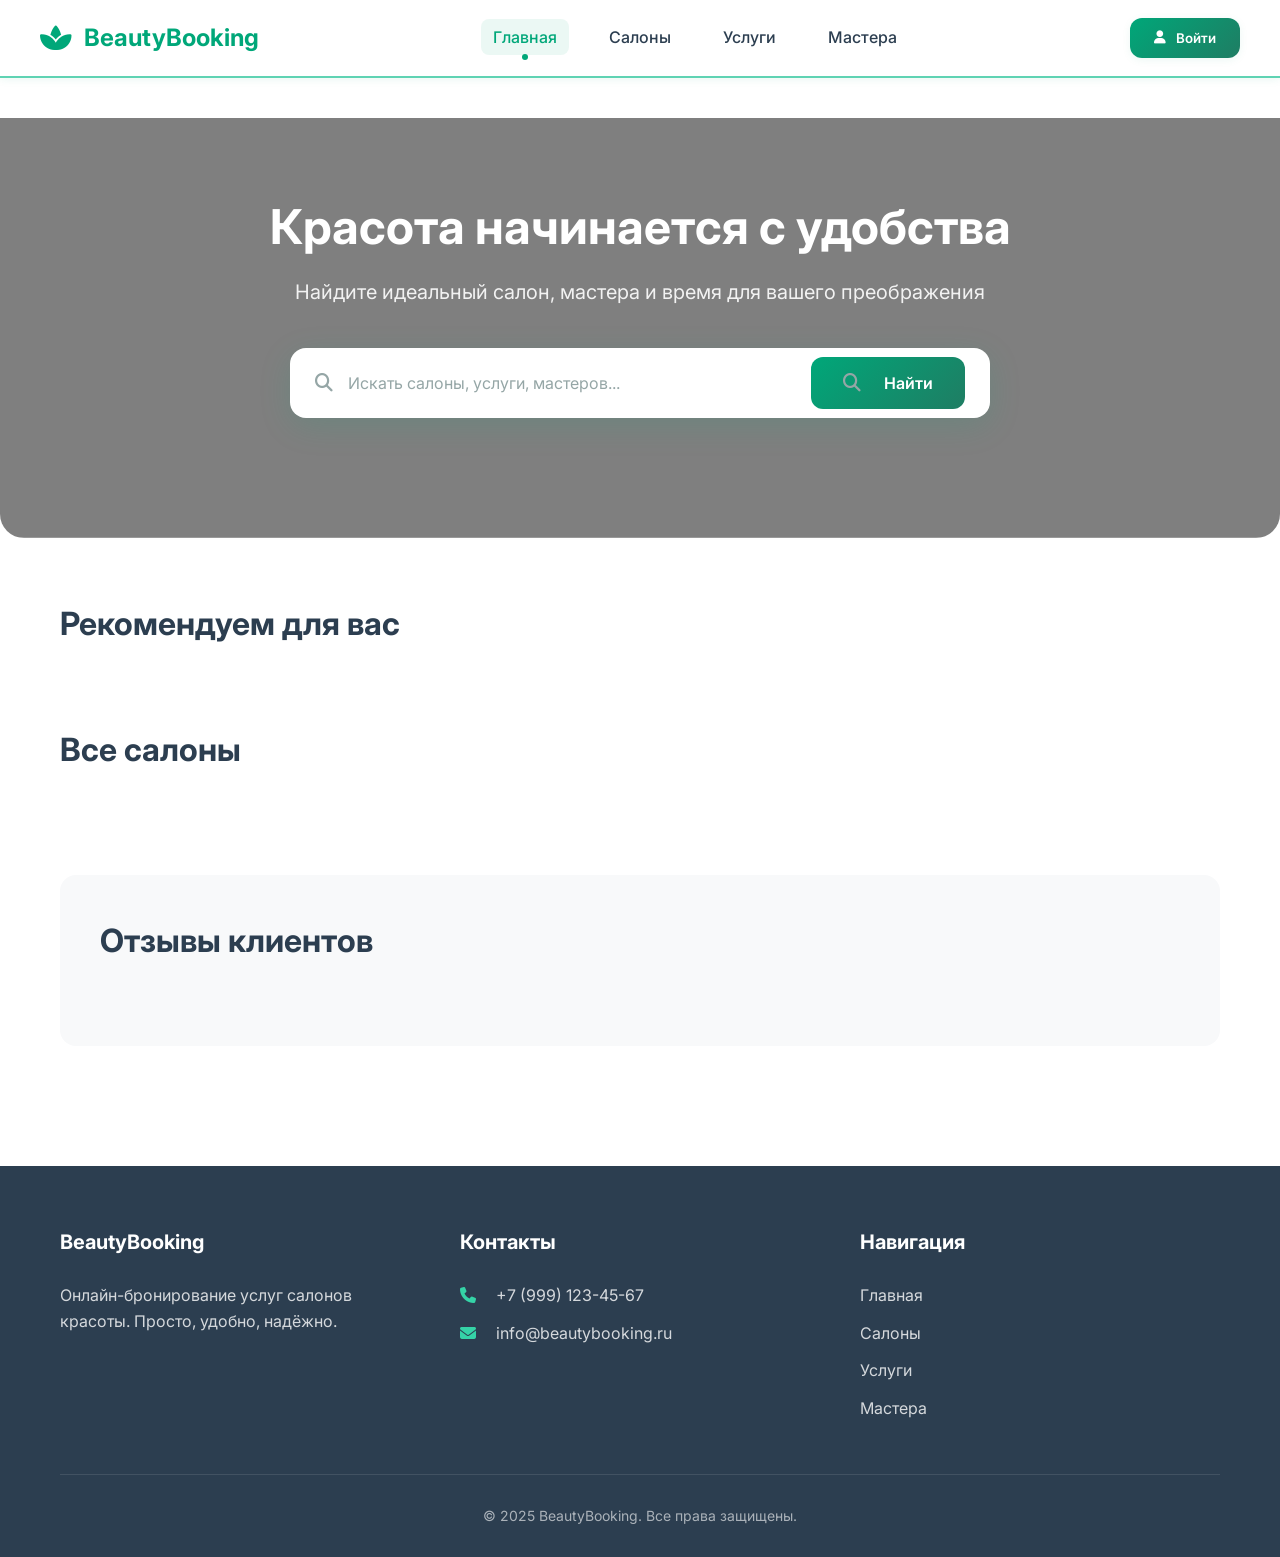
==== commit ca08a71d: "Обновление проекта: исправление ошибок и новый функционал" ====
--- a/index.html
+++ b/index.html
@@ -5,10 +5,10 @@
     <meta name="viewport" content="width=device-width, initial-scale=1.0">
     <title>BeautyBooking | Бронирование услуг салонов красоты</title>
     <link rel="stylesheet" href="https://cdnjs.cloudflare.com/ajax/libs/font-awesome/6.4.0/css/all.min.css">
-    <link rel="stylesheet" href="style.css">
     <link rel="preconnect" href="https://fonts.googleapis.com">
     <link rel="preconnect" href="https://fonts.gstatic.com" crossorigin>
     <link href="https://fonts.googleapis.com/css2?family=Inter:wght@300;400;500;600;700&display=swap" rel="stylesheet">
+    <link rel="stylesheet" href="style.css">
 </head>
 <body>
     <!-- Уведомления -->
@@ -56,7 +56,7 @@
                     <div class="search-container">
                         <div class="search-input-wrapper">
                             <i class="fas fa-search"></i>
-                            <input type="text" id="global-search" placeholder="Искать салоны, услуги, мастеров...">
+                            <input type="search" id="global-search" name="q" placeholder="Искать салоны, услуги, мастеров..." autocomplete="off" spellcheck="false" autocapitalize="none" autocorrect="off">
                             <button class="btn-search" id="search-btn">
                                 <i class="fas fa-search"></i> Найти
                             </button>
@@ -66,43 +66,8 @@
             </div>
         </div>
         <div class="container">
-            <div class="advanced-filters">
-                <h3>Расширенный поиск</h3>
-                <div class="filters-panel">
-                    <div class="filter-group">
-                        <label for="filter-type">Тип поиска:</label>
-                        <select id="filter-type" class="filter-select">
-                            <option value="all">Все</option>
-                            <option value="salon">Только салоны</option>
-                            <option value="master">Только мастера</option>
-                        </select>
-                    </div>
-                    <div class="filter-group">
-                        <label for="filter-rating">Рейтинг:</label>
-                        <select id="filter-rating" class="filter-select">
-                            <option value="all">Все рейтинги</option>
-                            <option value="5">5 звёзд</option>
-                            <option value="4.5">4.5+ звезды</option>
-                            <option value="4">4+ звезды</option>
-                            <option value="3">3+ звезды</option>
-                        </select>
-                    </div>
-                    <div class="filter-group">
-                        <label for="filter-specialization">Специализация:</label>
-                        <select id="filter-specialization" class="filter-select">
-                            <option value="all">Все специализации</option>
-                            <option value="hair">Парикмахерские</option>
-                            <option value="nails">Ногтевой сервис</option>
-                            <option value="cosmetology">Косметология</option>
-                            <option value="massage">Массаж</option>
-                            <option value="barber">Барбершоп</option>
-                        </select>
-                    </div>
-                    <button class="btn-filter-apply" id="apply-filters">
-                        <i class="fas fa-filter"></i> Применить фильтры
-                    </button>
-                </div>
-            </div>
+            <!-- Расширенные фильтры скрыты, но оставлены для совместимости -->
+            <div class="advanced-filters" style="display: none;"></div>
             <div class="recommendations-section">
                 <h2 class="section-title">Рекомендуем для вас</h2>
                 <div id="recommendations-container" class="salons-grid"></div>
@@ -129,11 +94,11 @@
         </div>
     </section>
 
-    <!-- Страница всех услуг -->
+    <!-- Страница всех услуг (уникальные) -->
     <section id="services-page" class="page">
         <div class="container">
             <h1 class="page-title">Все услуги</h1>
-            <p class="page-subtitle">Выберите услугу для записи</p>
+            <p class="page-subtitle">Выберите услугу для просмотра салонов и записи</p>
             <div id="all-services-container" class="services-grid"></div>
         </div>
     </section>
@@ -270,7 +235,7 @@
         </div>
     </section>
 
-    <!-- Страница услуги -->
+    <!-- Страница услуги (уникальной) -->
     <section id="service-page" class="page">
         <div class="container">
             <div class="service-header">
@@ -280,10 +245,6 @@
                 <div class="service-details">
                     <h1 id="service-page-name" class="page-title"></h1>
                     <p id="service-page-category" class="page-subtitle"></p>
-                    <p id="service-page-salon" class="page-subtitle">
-                        <i class="fas fa-store"></i>
-                        <span id="service-salon-text"></span>
-                    </p>
                     <p id="service-page-price" class="service-price-large"></p>
                     <p id="service-page-duration" class="page-subtitle"></p>
                     <div id="service-page-description"></div>
@@ -291,6 +252,11 @@
                         <!-- Кнопка записи будет добавлена динамически -->
                     </div>
                 </div>
+            </div>
+            <!-- БЛОК: салоны, где есть эта услуга -->
+            <div class="salons-section">
+                <h2 class="section-title">Салоны, предоставляющие эту услугу</h2>
+                <div id="service-salons-container" class="salons-grid"></div>
             </div>
             <div class="masters-section">
                 <h2 class="section-title">Мастера, выполняющие эту услугу</h2>
@@ -392,6 +358,7 @@
                 <button class="mode-btn" data-mode="actions-history">История действий</button>
                 <button class="mode-btn" data-mode="reviews-management">Управление отзывами</button>
                 <button class="mode-btn" data-mode="users-management">Управление пользователями</button>
+                <button class="mode-btn" data-mode="master-requests">Заявки мастеров</button>
             </div>
 
             <!-- Режим администратора -->
@@ -402,9 +369,8 @@
                     <button class="btn" id="add-service-admin-btn">Добавить услугу</button>
                     <button class="btn" id="add-master-btn">Добавить мастера</button>
                 </div>
-                <div class="search-container" style="margin-bottom: 20px;">
-                    <input type="text" id="admin-table-search" placeholder="Поиск по таблицам..." class="form-input">
-                </div>
+                
+                <!-- Управление салонами -->
                 <div class="admin-section">
                     <h2>Управление салонами</h2>
                     <div class="data-table-container">
@@ -421,23 +387,17 @@
                         </table>
                     </div>
                 </div>
+                
+                <!-- Управление услугами -->
                 <div class="admin-section">
                     <h2>Управление услугами</h2>
-                    <div class="data-table-container">
-                        <table class="data-table" id="services-table">
-                            <thead>
-                                <tr>
-                                    <th>Название</th>
-                                    <th>Категория</th>
-                                    <th>Цена</th>
-                                    <th>Салон</th>
-                                    <th>Действия</th>
-                                </tr>
-                            </thead>
-                            <tbody id="services-table-body"></tbody>
-                        </table>
-                    </div>
-                </div>
+                    <div class="data-table-container" style="max-height: 500px; overflow-y: auto; margin-bottom: 20px; border: 1px solid var(--border-color); border-radius: var(--radius-md); padding: 15px;">
+                        <div class="services-grid" id="admin-services-grid"></div>
+                    </div>
+                    <button class="btn" id="add-service-admin-btn" style="margin-top: 10px;">Добавить услугу</button>
+                </div>
+                
+                <!-- Управление мастерами -->
                 <div class="admin-section">
                     <h2>Управление мастерами</h2>
                     <div class="data-table-container">
@@ -455,6 +415,8 @@
                         </table>
                     </div>
                 </div>
+                
+                <!-- Все записи клиентов -->
                 <div class="admin-section">
                     <h2>Все записи клиентов</h2>
                     <div class="data-table-container">
@@ -504,7 +466,6 @@
                             </select>
                         </div>
                         <button class="btn" id="refresh-history">Обновить</button>
-                        <!-- КНОПКА: Очистить всю историю -->
                         <button class="btn btn-danger" id="clear-history">Очистить всю историю</button>
                     </div>
                     <div class="data-table-container">
@@ -524,7 +485,7 @@
                 </div>
             </div>
 
-            <!-- Управление отзывами (с фильтром по салону) -->
+            <!-- Управление отзывами -->
             <div id="reviews-management-mode" class="admin-content" style="display: none;">
                 <div class="admin-section">
                     <h2>Управление отзывами</h2>
@@ -533,7 +494,6 @@
                             <label for="review-salon-filter">Салон:</label>
                             <select id="review-salon-filter" class="filter-select">
                                 <option value="all">Все салоны</option>
-                                <!-- Опции будут добавлены динамически -->
                             </select>
                         </div>
                         <button class="btn" id="apply-review-filter">Применить фильтр</button>
@@ -578,7 +538,30 @@
                 </div>
             </div>
 
-            <!-- Режим мастера (Мини-CRM) -->
+            <!-- Заявки мастеров -->
+            <div id="master-requests-mode" class="admin-content" style="display: none;">
+                <div class="admin-section">
+                    <h2>Заявки на становление мастером</h2>
+                    <div class="data-table-container">
+                        <table class="data-table">
+                            <thead>
+                                <tr>
+                                    <th>Пользователь</th>
+                                    <th>Email</th>
+                                    <th>Салон</th>
+                                    <th>Специализация</th>
+                                    <th>Дата</th>
+                                    <th>Статус</th>
+                                    <th>Действия</th>
+                                </tr>
+                            </thead>
+                            <tbody id="master-requests-table"></tbody>
+                        </table>
+                    </div>
+                </div>
+            </div>
+
+            <!-- Режим мастера -->
             <div id="master-mode" class="admin-content" style="display: none;">
                 <div class="master-panel">
                     <div class="master-info-card">
@@ -618,7 +601,7 @@
                             </button>
                         </div>
                     </div>
-                    <!-- БЛОК: переключение между мастерами -->
+                    
                     <div class="master-switcher">
                         <label for="master-select">Переключение между мастерами:</label>
                         <div style="display: flex; gap: 10px; align-items: center;">
@@ -628,13 +611,18 @@
                             <button class="btn btn-secondary" id="switch-master-btn">Переключиться</button>
                         </div>
                     </div>
+                    
                     <div class="admin-mode-switcher">
                         <button class="mode-btn active" data-mode="master-bookings">Мои записи</button>
                         <button class="mode-btn" data-mode="master-actions-history">История действий</button>
-                    </div>
-                    <!-- Мои записи -->
+                        <button class="mode-btn" data-mode="master-services">Мои услуги</button>
+                    </div>
+                    
                     <div id="master-bookings-mode" class="admin-section">
                         <h2>Мои записи</h2>
+                        <div style="margin-bottom: 20px;">
+                            <button class="btn btn-secondary" id="refresh-master-bookings"><i class="fas fa-sync-alt"></i> Обновить</button>
+                        </div>
                         <div class="data-table-container">
                             <table class="data-table">
                                 <thead>
@@ -652,7 +640,7 @@
                             </table>
                         </div>
                     </div>
-                    <!-- История действий мастера -->
+                    
                     <div id="master-actions-history-mode" class="admin-content" style="display: none;">
                         <div class="admin-section">
                             <h2>История моих действий</h2>
@@ -671,6 +659,16 @@
                             </div>
                         </div>
                     </div>
+                    
+                    <div id="master-services-mode" class="admin-section" style="display: none;">
+                        <h2>Мои услуги</h2>
+                        <div style="margin-bottom: 20px;">
+                            <button class="btn" id="add-master-service-btn"><i class="fas fa-plus"></i> Добавить услугу</button>
+                        </div>
+                        <div class="data-table-container" style="max-height: 400px; overflow-y: auto; border: 1px solid var(--border-color); border-radius: var(--radius-md); padding: 15px;">
+                            <div id="master-services-list" class="services-grid"></div>
+                        </div>
+                    </div>
                 </div>
             </div>
         </div>
@@ -681,6 +679,10 @@
         <div class="container">
             <h1 class="page-title">Мои записи</h1>
             <div id="user-bookings-container"></div>
+            <!-- Кнопка "Стать мастером" для клиентов -->
+            <div id="become-master-container" style="margin-top: 30px; text-align: center;">
+                <button class="btn" id="become-master-btn"><i class="fas fa-user-graduate"></i> Стать мастером</button>
+            </div>
         </div>
     </section>
 
@@ -761,12 +763,6 @@
                     <input class="form-input phone-input" type="tel" id="register-phone" placeholder="+7 (___) ___-__-__">
                 </div>
                 <div class="form-group">
-                    <label class="form-label" for="register-role">Роль</label>
-                    <select class="form-input" id="register-role">
-                        <option value="client">Клиент</option>
-                    </select>
-                </div>
-                <div class="form-group">
                     <button class="btn" id="register-btn">Зарегистрироваться</button>
                 </div>
                 <div class="auth-switch">
@@ -810,6 +806,12 @@
                     <label><input type="checkbox" name="specialization" value="barber"> Барбершоп</label>
                 </div>
             </div>
+            <!-- Чекбоксы услуг для салона -->
+            <div class="form-group">
+                <label class="form-label">Услуги салона</label>
+                <div id="salon-services-checkboxes" class="checkbox-group"></div>
+                <small>Выберите услуги, которые предоставляет салон (можно несколько).</small>
+            </div>
             <div class="form-group">
                 <label class="form-label" for="salon-description">Описание</label>
                 <textarea class="form-textarea" id="salon-description" placeholder="Введите описание салона"></textarea>
@@ -854,12 +856,14 @@
                 <input class="form-input" type="number" id="service-price" placeholder="Введите цену">
             </div>
             <div class="form-group">
-                <label class="form-label" for="service-salon">Салон</label>
-                <select class="form-input" id="service-salon"></select>
-            </div>
-            <div class="form-group">
                 <label class="form-label" for="service-duration">Длительность (минут)</label>
                 <input class="form-input" type="number" id="service-duration" placeholder="60" value="60">
+            </div>
+            <!-- Чекбоксы салонов для услуги -->
+            <div class="form-group">
+                <label class="form-label">Доступен в салонах</label>
+                <div id="service-salons-checkboxes" class="checkbox-group"></div>
+                <small>Отметьте салоны, в которых предоставляется эта услуга.</small>
             </div>
             <div class="form-group">
                 <label class="form-label" for="service-image-upload">Изображение услуги</label>
@@ -883,28 +887,62 @@
             <button class="modal-close" id="add-master-modal-close">&times;</button>
             <h2 class="modal-title" id="master-modal-title">Добавить мастера</h2>
             <div class="form-group">
-                <label class="form-label" for="master-name">Имя мастера</label>
-                <input class="form-input" type="text" id="master-name" placeholder="Введите имя мастера">
-            </div>
-            <div class="form-group">
-                <label class="form-label" for="master-specialization">Специализация</label>
-                <input class="form-input" type="text" id="master-specialization" placeholder="Введите специализацию">
+                <label class="form-label" for="master-name">Имя *</label>
+                <input class="form-input" type="text" id="master-name" placeholder="Иван" required>
+            </div>
+            <div class="form-group">
+                <label class="form-label" for="master-lastname">Фамилия *</label>
+                <input class="form-input" type="text" id="master-lastname" placeholder="Петров" required>
+            </div>
+            <div class="form-group">
+                <label class="form-label" for="master-specialization">Специализация *</label>
+                <select class="form-input" id="master-specialization" required>
+                    <option value="">-- Выберите специализацию --</option>
+                    <option value="Парикмахер">Парикмахер</option>
+                    <option value="Мастер маникюра">Мастер маникюра</option>
+                    <option value="Косметолог">Косметолог</option>
+                    <option value="Массажист">Массажист</option>
+                    <option value="Барбер">Барбер</option>
+                    <option value="Визажист">Визажист</option>
+                    <option value="Бровист">Бровист</option>
+                    <option value="Лешмейкер">Лешмейкер</option>
+                    <option value="Эстетист">Эстетист</option>
+                    <option value="Подолог">Подолог</option>
+                    <option value="other">✨ Другое (ввести вручную)</option>
+                </select>
+            </div>
+            <div class="form-group" id="master-specialization-other-group" style="display: none;">
+                <label class="form-label" for="master-specialization-other">Укажите специализацию</label>
+                <input class="form-input" type="text" id="master-specialization-other" placeholder="например, Трихолог">
             </div>
             <div class="form-group">
                 <label class="form-label" for="master-price">Средняя цена (руб.)</label>
-                <input class="form-input" type="number" id="master-price" placeholder="Введите среднюю цену">
-            </div>
-            <div class="form-group">
-                <label class="form-label" for="master-salon">Салон</label>
-                <select class="form-input" id="master-salon"></select>
-            </div>
-            <div class="form-group">
-                <label class="form-label" for="master-email">Email (для входа)</label>
-                <input class="form-input" type="email" id="master-email" placeholder="master@example.com">
-            </div>
-            <div class="form-group">
-                <label class="form-label" for="master-password">Пароль</label>
-                <input class="form-input" type="password" id="master-password" placeholder="Введите пароль">
+                <input class="form-input" type="number" id="master-price" readonly placeholder="Рассчитывается автоматически">
+            </div>
+            <div class="form-group">
+                <label class="form-label" for="master-salon">Салон *</label>
+                <select class="form-input" id="master-salon" required>
+                    <option value="">-- Выберите салон --</option>
+                </select>
+            </div>
+            <!-- Чекбоксы услуг для мастера -->
+            <div class="form-group">
+                <label class="form-label">Услуги мастера</label>
+                <div id="master-services-checkboxes" class="checkbox-group"></div>
+                <small>Выберите услуги, которые предоставляет мастер. Средняя цена будет рассчитана автоматически.</small>
+            </div>
+            <div class="form-group" style="text-align: right;">
+                <button type="button" class="btn btn-secondary" id="add-new-service-btn">
+                    <i class="fas fa-plus"></i> Добавить новую услугу
+                </button>
+            </div>
+            <div class="form-group">
+                <label class="form-label" for="master-email">Email (для входа) *</label>
+                <input class="form-input" type="email" id="master-email" placeholder="master@example.com" autocomplete="off" required>
+            </div>
+            <div class="form-group">
+                <label class="form-label" for="master-password">Пароль *</label>
+                <input class="form-input" type="password" id="master-password" placeholder="минимум 6 символов" autocomplete="new-password" required>
             </div>
             <div class="form-group">
                 <label class="form-label" for="master-image-upload">Фото мастера</label>
@@ -918,6 +956,40 @@
             <div class="modal-actions">
                 <button class="btn btn-secondary" id="cancel-master">Отмена</button>
                 <button class="btn" id="save-master">Сохранить</button>
+            </div>
+        </div>
+    </div>
+
+    <!-- Модальное окно для добавления новой услуги -->
+    <div id="add-new-service-modal" class="modal">
+        <div class="modal-content">
+            <button class="modal-close" id="add-new-service-modal-close">&times;</button>
+            <h2 class="modal-title">Добавить новую услугу</h2>
+            <div class="form-group">
+                <label class="form-label" for="new-service-name">Название услуги *</label>
+                <input class="form-input" type="text" id="new-service-name" placeholder="например, Стрижка">
+            </div>
+            <div class="form-group">
+                <label class="form-label" for="new-service-category">Категория *</label>
+                <select class="form-input" id="new-service-category">
+                    <option value="hair">Парикмахерские услуги</option>
+                    <option value="nails">Ногтевой сервис</option>
+                    <option value="cosmetology">Косметология</option>
+                    <option value="massage">Массаж</option>
+                    <option value="barber">Барбершоп</option>
+                </select>
+            </div>
+            <div class="form-group">
+                <label class="form-label" for="new-service-price">Цена (руб.) *</label>
+                <input class="form-input" type="number" id="new-service-price" placeholder="1000">
+            </div>
+            <div class="form-group">
+                <label class="form-label" for="new-service-duration">Длительность (мин) *</label>
+                <input class="form-input" type="number" id="new-service-duration" placeholder="60" value="60">
+            </div>
+            <div class="modal-actions">
+                <button class="btn btn-secondary" id="cancel-new-service">Отмена</button>
+                <button class="btn" id="confirm-add-new-service">Добавить</button>
             </div>
         </div>
     </div>
@@ -998,14 +1070,17 @@
                     <option value="admin">Администратор</option>
                 </select>
             </div>
-            <div class="modal-actions">
+            <div class="modal-actions" style="justify-content: space-between;">
                 <button class="btn btn-secondary" id="cancel-edit-user">Отмена</button>
-                <button class="btn" id="save-edit-user">Сохранить изменения</button>
+                <div>
+                    <button class="btn btn-secondary" id="reset-user-password-btn" style="margin-right: 10px;">Сбросить пароль</button>
+                    <button class="btn" id="save-edit-user">Сохранить изменения</button>
+                </div>
             </div>
         </div>
     </div>
 
-    <!-- МОДАЛЬНОЕ ОКНО: ввод пароля при переключении мастера -->
+    <!-- Модальное окно: ввод пароля при переключении мастера (не используется, но оставлено для совместимости) -->
     <div id="switch-master-password-modal" class="modal">
         <div class="modal-content">
             <button class="modal-close" id="switch-master-modal-close">&times;</button>
@@ -1017,6 +1092,67 @@
             <div class="modal-actions">
                 <button class="btn btn-secondary" id="cancel-switch-master">Отмена</button>
                 <button class="btn" id="confirm-switch-master">Подтвердить</button>
+            </div>
+        </div>
+    </div>
+
+    <!-- Модальное окно заявки на становление мастером -->
+    <div id="master-request-modal" class="modal">
+        <div class="modal-content">
+            <button class="modal-close" id="master-request-modal-close">&times;</button>
+            <h2 class="modal-title">Заявка на становление мастером</h2>
+            <div class="form-group">
+                <label class="form-label" for="request-salon">Выберите салон</label>
+                <select class="form-input" id="request-salon"></select>
+            </div>
+            <div class="form-group">
+                <label class="form-label" for="request-specialization">Специализация</label>
+                <select class="form-input" id="request-specialization">
+                    <option value="">Выберите специализацию</option>
+                    <option value="Парикмахер">Парикмахер</option>
+                    <option value="Мастер маникюра">Мастер маникюра</option>
+                    <option value="Косметолог">Косметолог</option>
+                    <option value="Массажист">Массажист</option>
+                    <option value="Барбер">Барбер</option>
+                    <option value="Визажист">Визажист</option>
+                    <option value="Бровист">Бровист</option>
+                    <option value="Лешмейкер">Лешмейкер</option>
+                    <option value="Эстетист">Эстетист</option>
+                    <option value="Подолог">Подолог</option>
+                </select>
+            </div>
+            <div class="modal-actions">
+                <button class="btn btn-secondary" id="cancel-master-request">Отмена</button>
+                <button class="btn" id="submit-master-request">Отправить заявку</button>
+            </div>
+        </div>
+    </div>
+
+    <!-- Модальное окно добавления услуги мастеру -->
+    <div id="add-master-service-modal" class="modal">
+        <div class="modal-content">
+            <button class="modal-close" id="add-master-service-modal-close">&times;</button>
+            <h2 class="modal-title">Добавить услугу</h2>
+            <div class="form-group">
+                <label class="form-label" for="master-service-select">Выберите услугу</label>
+                <select class="form-input" id="master-service-select"></select>
+            </div>
+            <div class="modal-actions">
+                <button class="btn btn-secondary" id="cancel-add-master-service">Отмена</button>
+                <button class="btn" id="confirm-add-master-service">Добавить</button>
+            </div>
+        </div>
+    </div>
+
+    <!-- Модальное окно действий над записью (для мобильных) -->
+    <div id="booking-action-modal" class="modal">
+        <div class="modal-content">
+            <button class="modal-close" id="booking-action-modal-close">&times;</button>
+            <h2 class="modal-title">Действия с записью</h2>
+            <div id="booking-action-details"></div>
+            <div class="modal-actions" style="justify-content: space-around;">
+                <button class="btn btn-success" id="booking-action-complete"><i class="fas fa-check"></i> Выполнено</button>
+                <button class="btn btn-danger" id="booking-action-cancel"><i class="fas fa-times"></i> Отменить</button>
             </div>
         </div>
     </div>
--- a/style.css
+++ b/style.css
@@ -1,1813 +1,2419 @@
 :root {
-/* Зелёная палитра */
---primary-color: #00A779;
---primary-dark: #006D4F;
---primary-light: #35D3A7;
---primary-extra-light: #5FD3B3;
---primary-bg: #1F7D63;
-/* Нейтральные цвета */
---white: #ffffff;
---light-bg: #f8f9fa;
---border-color: #e0e6eb;
---text-dark: #2c3e50;
---text-light: #6c757d;
---text-lighter: #95a5a6;
-/* Дополнительные */
---success-color: #2ecc71;
---error-color: #e74c3c;
---warning-color: #f39c12;
---info-color: #3498db;
-/* Тени */
---shadow-sm: 0 2px 8px rgba(0, 167, 121, 0.08);
---shadow-md: 0 4px 16px rgba(0, 167, 121, 0.12);
---shadow-lg: 0 8px 32px rgba(0, 167, 121, 0.15);
-/* Скругления */
---radius-sm: 8px;
---radius-md: 12px;
---radius-lg: 16px;
---radius-xl: 24px;
-/* Переходы */
---transition-fast: 0.2s ease;
---transition-normal: 0.3s ease;
---transition-slow: 0.5s ease;
-}
+    /* Зелёная палитра */
+    --primary-color: #00A779;
+    --primary-dark: #006D4F;
+    --primary-light: #35D3A7;
+    --primary-extra-light: #5FD3B3;
+    --primary-bg: #1F7D63;
+    /* Нейтральные цвета */
+    --white: #ffffff;
+    --light-bg: #f8f9fa;
+    --border-color: #e0e6eb;
+    --text-dark: #2c3e50;
+    --text-light: #6c757d;
+    --text-lighter: #95a6a6;
+    /* Дополнительные */
+    --success-color: #2ecc71;
+    --error-color: #e74c3c;
+    --warning-color: #f39c12;
+    --info-color: #3498db;
+    /* Тени */
+    --shadow-sm: 0 2px 8px rgba(0, 167, 121, 0.08);
+    --shadow-md: 0 4px 16px rgba(0, 167, 121, 0.12);
+    --shadow-lg: 0 8px 32px rgba(0, 167, 121, 0.15);
+    /* Скругления */
+    --radius-sm: 8px;
+    --radius-md: 12px;
+    --radius-lg: 16px;
+    --radius-xl: 24px;
+    /* Переходы */
+    --transition-fast: 0.2s ease;
+    --transition-normal: 0.3s ease;
+    --transition-slow: 0.5s ease;
+}
+
 * {
-margin: 0;
-padding: 0;
-box-sizing: border-box;
-font-family: 'Inter', 'Segoe UI', Tahoma, Geneva, Verdana, sans-serif;
-}
+    margin: 0;
+    padding: 0;
+    box-sizing: border-box;
+    font-family: 'Inter', 'Segoe UI', Tahoma, Geneva, Verdana, sans-serif;
+}
+
 body {
-background-color: var(--white);
-color: var(--text-dark);
-line-height: 1.6;
-font-size: 16px;
-}
+    background-color: var(--white);
+    color: var(--text-dark);
+    line-height: 1.6;
+    font-size: 16px;
+}
+
 .container {
-max-width: 1200px;
-margin: 0 auto;
-padding: 0 20px;
-}
+    max-width: 1200px;
+    margin: 0 auto;
+    padding: 0 20px;
+}
+
 /* ===== ШАПКА ===== */
 header {
-background-color: var(--white);
-box-shadow: var(--shadow-sm);
-position: sticky;
-top: 0;
-z-index: 1000;
-border-bottom: 2px solid var(--primary-extra-light);
-}
+    background-color: var(--white);
+    box-shadow: var(--shadow-sm);
+    position: sticky;
+    top: 0;
+    z-index: 1000;
+    border-bottom: 2px solid var(--primary-extra-light);
+}
+
 .header-container {
-display: flex;
-justify-content: space-between;
-align-items: center;
-padding: 18px 0;
-}
+    display: flex;
+    justify-content: space-between;
+    align-items: center;
+    padding: 18px 0;
+}
+
 .logo {
-display: flex;
-align-items: center;
-gap: 12px;
-font-size: 24px;
-font-weight: 700;
-color: var(--primary-color);
-text-decoration: none;
-transition: var(--transition-normal);
-user-select: none;
--webkit-user-select: none;
--moz-user-select: none;
--ms-user-select: none;
-cursor: default !important;
-}
+    display: flex;
+    align-items: center;
+    gap: 12px;
+    font-size: 24px;
+    font-weight: 700;
+    color: var(--primary-color);
+    text-decoration: none;
+    transition: var(--transition-normal);
+    user-select: none;
+    -webkit-user-select: none;
+    -moz-user-select: none;
+    -ms-user-select: none;
+    cursor: default !important;
+}
+
 .logo i,
 .logo span {
-pointer-events: none;
-}
+    pointer-events: none;
+}
+
 .logo:hover {
-color: var(--primary-dark);
-}
+    color: var(--primary-dark);
+}
+
 .logo i {
-font-size: 28px;
-}
+    font-size: 28px;
+}
+
 nav ul {
-display: flex;
-list-style: none;
-gap: 28px;
-}
+    display: flex;
+    list-style: none;
+    gap: 28px;
+}
+
 nav a {
-text-decoration: none;
-color: var(--text-dark);
-font-weight: 500;
-font-size: 16px;
-padding: 8px 12px;
-border-radius: var(--radius-sm);
-transition: var(--transition-fast);
-position: relative;
-}
+    text-decoration: none;
+    color: var(--text-dark);
+    font-weight: 500;
+    font-size: 16px;
+    padding: 8px 12px;
+    border-radius: var(--radius-sm);
+    transition: var(--transition-fast);
+    position: relative;
+}
+
 nav a:hover {
-color: var(--primary-color);
-}
+    color: var(--primary-color);
+}
+
 nav a.active {
-color: var(--primary-color);
-background-color: rgba(0, 167, 121, 0.08);
-}
+    color: var(--primary-color);
+    background-color: rgba(0, 167, 121, 0.08);
+}
+
 nav a.active::after {
-content: '';
-position: absolute;
-bottom: -5px;
-left: 50%;
-transform: translateX(-50%);
-width: 6px;
-height: 6px;
-background-color: var(--primary-color);
-border-radius: 50%;
-}
+    content: '';
+    position: absolute;
+    bottom: -5px;
+    left: 50%;
+    transform: translateX(-50%);
+    width: 6px;
+    height: 6px;
+    background-color: var(--primary-color);
+    border-radius: 50%;
+}
+
 .auth-buttons {
-display: flex;
-align-items: center;
-gap: 15px;
-}
+    display: flex;
+    align-items: center;
+    gap: 15px;
+}
+
 .profile-btn {
-background: linear-gradient(135deg, var(--primary-color), var(--primary-bg));
-color: var(--white);
-border: none;
-padding: 12px 24px;
-border-radius: var(--radius-md);
-cursor: pointer;
-font-weight: 600;
-transition: var(--transition-normal);
-display: flex;
-align-items: center;
-gap: 10px;
-box-shadow: var(--shadow-sm);
-}
+    background: linear-gradient(135deg, var(--primary-color), var(--primary-bg));
+    color: var(--white);
+    border: none;
+    padding: 12px 24px;
+    border-radius: var(--radius-md);
+    cursor: pointer;
+    font-weight: 600;
+    transition: var(--transition-normal);
+    display: flex;
+    align-items: center;
+    gap: 10px;
+    box-shadow: var(--shadow-sm);
+}
+
 .profile-btn:hover {
-background: linear-gradient(135deg, var(--primary-dark), var(--primary-color));
-transform: translateY(-2px);
-box-shadow: var(--shadow-md);
-}
+    background: linear-gradient(135deg, var(--primary-dark), var(--primary-color));
+    transform: translateY(-2px);
+    box-shadow: var(--shadow-md);
+}
+
 .logout-btn {
-background: transparent;
-color: var(--error-color);
-border: 2px solid var(--error-color);
-padding: 10px 20px;
-border-radius: var(--radius-md);
-cursor: pointer;
-font-weight: 600;
-transition: var(--transition-normal);
-display: flex;
-align-items: center;
-gap: 8px;
-}
+    background: transparent;
+    color: var(--error-color);
+    border: 2px solid var(--error-color);
+    padding: 10px 20px;
+    border-radius: var(--radius-md);
+    cursor: pointer;
+    font-weight: 600;
+    transition: var(--transition-normal);
+    display: flex;
+    align-items: center;
+    gap: 8px;
+}
+
 .logout-btn:hover {
-background-color: var(--error-color);
-color: var(--white);
-}
+    background-color: var(--error-color);
+    color: var(--white);
+}
+
 /* ===== ГЕРОЙ-БАННЕР ===== */
 .hero-banner {
-background: linear-gradient(rgba(0, 0, 0, 0.5), rgba(0, 0, 0, 0.5)),
-url('https://images.unsplash.com/photo-1560066984-138dadb4c035?ixlib=rb-4.0.3&auto=format&fit=crop&w=1600&q=80');
-background-size: cover;
-background-position: center;
-padding: 80px 0;
-margin-bottom: 60px;
-border-radius: 0 0 var(--radius-xl) var(--radius-xl);
-}
+    background: linear-gradient(rgba(0, 0, 0, 0.5), rgba(0, 0, 0, 0.5)),
+    url('https://images.unsplash.com/photo-1560066984-138dadb4c035?ixlib=rb-4.0.3&auto=format&fit=crop&w=1600&q=80');
+    background-size: cover;
+    background-position: center;
+    padding: 80px 0;
+    margin-bottom: 60px;
+    border-radius: 0 0 var(--radius-xl) var(--radius-xl);
+}
+
 .hero-content {
-text-align: center;
-color: var(--white);
-max-width: 800px;
-margin: 0 auto;
-}
+    text-align: center;
+    color: var(--white);
+    max-width: 800px;
+    margin: 0 auto;
+}
+
 .hero-title {
-font-size: 48px;
-font-weight: 700;
-margin-bottom: 20px;
-line-height: 1.2;
-}
+    font-size: 48px;
+    font-weight: 700;
+    margin-bottom: 20px;
+    line-height: 1.2;
+}
+
 .hero-subtitle {
-font-size: 20px;
-margin-bottom: 40px;
-opacity: 0.9;
-}
+    font-size: 20px;
+    margin-bottom: 40px;
+    opacity: 0.9;
+}
+
 .search-container {
-background: var(--white);
-border-radius: var(--radius-lg);
-padding: 5px;
-margin: 30px auto 40px;
-max-width: 700px;
-box-shadow: var(--shadow-lg);
-}
+    background: var(--white);
+    border-radius: var(--radius-lg);
+    padding: 5px;
+    margin: 30px auto 40px;
+    max-width: 700px;
+    box-shadow: var(--shadow-lg);
+}
+
 .search-input-wrapper {
-display: flex;
-align-items: center;
-padding: 0 20px;
-position: relative;
-}
+    display: flex;
+    align-items: center;
+    padding: 0 20px;
+    position: relative;
+}
+
 .search-input-wrapper i {
-color: var(--text-lighter);
-font-size: 18px;
-margin-right: 15px;
-}
+    color: var(--text-lighter);
+    font-size: 18px;
+    margin-right: 15px;
+}
+
 #global-search {
-flex: 1;
-border: none;
-padding: 20px 0;
-font-size: 16px;
-outline: none;
-color: var(--text-dark);
-background: transparent;
-width: 100%;
-}
+    flex: 1;
+    border: none;
+    padding: 20px 0;
+    font-size: 16px;
+    outline: none;
+    color: var(--text-dark);
+    background: transparent;
+    width: 100%;
+}
+
 #global-search::placeholder {
-color: var(--text-lighter);
-}
+    color: var(--text-lighter);
+}
+
 .search-input-wrapper .clear-search {
-position: absolute;
-right: 130px;
-top: 50%;
-transform: translateY(-50%);
-background: none;
-border: none;
-color: var(--text-lighter);
-cursor: pointer;
-font-size: 16px;
-display: none;
-}
+    position: absolute;
+    right: 130px;
+    top: 50%;
+    transform: translateY(-50%);
+    background: none;
+    border: none;
+    color: var(--text-lighter);
+    cursor: pointer;
+    font-size: 16px;
+    display: none;
+}
+
 .search-input-wrapper .clear-search:hover {
-color: var(--error-color);
-}
+    color: var(--error-color);
+}
+
 .search-input-wrapper input:not(:placeholder-shown) + .clear-search {
-display: block;
-}
+    display: block;
+}
+
 .btn-search {
-background: linear-gradient(135deg, var(--primary-color), var(--primary-bg));
-color: var(--white);
-border: none;
-padding: 16px 32px;
-border-radius: var(--radius-md);
-cursor: pointer;
-font-weight: 600;
-font-size: 16px;
-transition: var(--transition-normal);
-display: flex;
-align-items: center;
-gap: 8px;
-white-space: nowrap;
-}
+    background: linear-gradient(135deg, var(--primary-color), var(--primary-bg));
+    color: var(--white);
+    border: none;
+    padding: 16px 32px;
+    border-radius: var(--radius-md);
+    cursor: pointer;
+    font-weight: 600;
+    font-size: 16px;
+    transition: var(--transition-normal);
+    display: flex;
+    align-items: center;
+    gap: 8px;
+    white-space: nowrap;
+}
+
 .btn-search:hover {
-background: linear-gradient(135deg, var(--primary-dark), var(--primary-color));
-transform: translateY(-2px);
-}
+    background: linear-gradient(135deg, var(--primary-dark), var(--primary-color));
+    transform: translateY(-2px);
+}
+
 /* ===== РАСШИРЕННЫЕ ФИЛЬТРЫ ===== */
 .advanced-filters {
-display: none !important;
-}
+    display: none !important;
+}
+
 /* ===== ПАНЕЛЬ ФИЛЬТРОВ ===== */
 .section-header {
-margin-bottom: 40px;
-}
+    margin-bottom: 40px;
+}
+
 .section-title {
-font-size: 32px;
-font-weight: 700;
-color: var(--text-dark);
-margin-bottom: 25px;
-}
+    font-size: 32px;
+    font-weight: 700;
+    color: var(--text-dark);
+    margin-bottom: 25px;
+}
+
 .filters-panel {
-display: flex;
-gap: 20px;
-flex-wrap: wrap;
-align-items: center;
-background: var(--light-bg);
-padding: 20px;
-border-radius: var(--radius-md);
-border: 1px solid var(--border-color);
-}
+    display: flex;
+    gap: 20px;
+    flex-wrap: wrap;
+    align-items: center;
+    background: var(--light-bg);
+    padding: 20px;
+    border-radius: var(--radius-md);
+    border: 1px solid var(--border-color);
+}
+
 .filter-group {
-display: flex;
-flex-direction: column;
-gap: 8px;
-min-width: 180px;
-}
+    display: flex;
+    flex-direction: column;
+    gap: 8px;
+    min-width: 180px;
+}
+
 .filter-group label {
-font-weight: 500;
-color: var(--text-dark);
-font-size: 14px;
-}
+    font-weight: 500;
+    color: var(--text-dark);
+    font-size: 14px;
+}
+
 .filter-select {
-padding: 12px 16px;
-border: 1px solid var(--border-color);
-border-radius: var(--radius-sm);
-background: var(--white);
-color: var(--text-dark);
-font-size: 15px;
-cursor: pointer;
-transition: var(--transition-fast);
-width: 100%;
-}
+    padding: 12px 16px;
+    border: 1px solid var(--border-color);
+    border-radius: var(--radius-sm);
+    background: var(--white);
+    color: var(--text-dark);
+    font-size: 15px;
+    cursor: pointer;
+    transition: var(--transition-fast);
+    width: 100%;
+}
+
 .filter-select:focus {
-outline: none;
-border-color: var(--primary-color);
-box-shadow: 0 0 0 3px rgba(0, 167, 121, 0.1);
-}
+    outline: none;
+    border-color: var(--primary-color);
+    box-shadow: 0 0 0 3px rgba(0, 167, 121, 0.1);
+}
+
 /* ===== КАРТОЧКИ САЛОНОВ ===== */
 .salons-grid {
-display: grid;
-grid-template-columns: repeat(auto-fill, minmax(320px, 1fr));
-gap: 30px;
-margin-bottom: 50px;
-}
+    display: grid;
+    grid-template-columns: repeat(auto-fill, minmax(320px, 1fr));
+    gap: 30px;
+    margin-bottom: 50px;
+}
+
 .salon-card {
-background: var(--white);
-border-radius: var(--radius-lg);
-overflow: hidden;
-box-shadow: var(--shadow-md);
-transition: var(--transition-normal);
-cursor: pointer;
-border: 1px solid var(--border-color);
-height: 100%;
-display: flex;
-flex-direction: column;
-}
+    background: var(--white);
+    border-radius: var(--radius-lg);
+    overflow: hidden;
+    box-shadow: var(--shadow-md);
+    transition: var(--transition-normal);
+    cursor: pointer;
+    border: 1px solid var(--border-color);
+    height: 100%;
+    display: flex;
+    flex-direction: column;
+}
+
 .salon-card:hover {
-transform: translateY(-8px);
-box-shadow: var(--shadow-lg);
-border-color: var(--primary-light);
-}
+    transform: translateY(-8px);
+    box-shadow: var(--shadow-lg);
+    border-color: var(--primary-light);
+}
+
 .salon-img {
-width: 100%;
-height: 200px;
-object-fit: cover;
-object-position: center;
-}
+    width: 100%;
+    height: 200px;
+    object-fit: cover;
+    object-position: center;
+}
+
 .salon-info {
-padding: 24px;
-flex: 1;
-display: flex;
-flex-direction: column;
-}
+    padding: 24px;
+    flex: 1;
+    display: flex;
+    flex-direction: column;
+}
+
 .salon-name {
-font-size: 20px;
-font-weight: 700;
-margin-bottom: 8px;
-color: var(--text-dark);
-}
+    font-size: 20px;
+    font-weight: 700;
+    margin-bottom: 8px;
+    color: var(--text-dark);
+}
+
 .salon-address {
-color: var(--text-light);
-font-size: 14px;
-margin-bottom: 15px;
-display: flex;
-align-items: center;
-gap: 8px;
-}
+    color: var(--text-light);
+    font-size: 14px;
+    margin-bottom: 15px;
+    display: flex;
+    align-items: center;
+    gap: 8px;
+}
+
 .salon-address i {
-color: var(--primary-color);
-}
+    color: var(--primary-color);
+}
+
 .salon-rating {
-display: flex;
-align-items: center;
-gap: 6px;
-margin-bottom: 15px;
-}
+    display: flex;
+    align-items: center;
+    gap: 6px;
+    margin-bottom: 15px;
+}
+
 .salon-rating i {
-color: #ffc107;
-font-size: 14px;
-}
+    color: #ffc107;
+    font-size: 14px;
+}
+
 .rating-value {
-font-weight: 600;
-color: var(--text-dark);
-}
+    font-weight: 600;
+    color: var(--text-dark);
+}
+
 .rating-count {
-color: var(--text-lighter);
-font-size: 14px;
-}
+    color: var(--text-lighter);
+    font-size: 14px;
+}
+
 .salon-tags {
-display: flex;
-flex-wrap: wrap;
-gap: 8px;
-margin-bottom: 15px;
-}
+    display: flex;
+    flex-wrap: wrap;
+    gap: 8px;
+    margin-bottom: 15px;
+}
+
 .salon-tag {
-background: rgba(0, 167, 121, 0.1);
-color: var(--primary-color);
-padding: 4px 12px;
-border-radius: 50px;
-font-size: 12px;
-font-weight: 500;
-}
+    background: rgba(0, 167, 121, 0.1);
+    color: var(--primary-color);
+    padding: 4px 12px;
+    border-radius: 50px;
+    font-size: 12px;
+    font-weight: 500;
+}
+
 .salon-price {
-margin-top: auto;
-color: var(--primary-color);
-font-weight: 700;
-font-size: 18px;
-}
+    margin-top: auto;
+    color: var(--primary-color);
+    font-weight: 700;
+    font-size: 18px;
+}
+
 .salon-actions {
-display: flex;
-gap: 12px;
-margin-top: 15px;
-}
+    display: flex;
+    gap: 12px;
+    margin-top: 15px;
+}
+
 /* ===== КАРТОЧКИ УСЛУГ ===== */
 .services-grid, .masters-grid {
-display: grid;
-grid-template-columns: repeat(auto-fill, minmax(280px, 1fr));
-gap: 25px;
-margin-bottom: 40px;
-}
+    display: grid;
+    grid-template-columns: repeat(auto-fill, minmax(280px, 1fr));
+    gap: 25px;
+    margin-bottom: 40px;
+}
+
 .service-card, .master-card {
-background: var(--white);
-border-radius: var(--radius-md);
-overflow: hidden;
-box-shadow: var(--shadow-md);
-transition: var(--transition-normal);
-border: 1px solid var(--border-color);
-}
+    background: var(--white);
+    border-radius: var(--radius-md);
+    overflow: hidden;
+    box-shadow: var(--shadow-md);
+    transition: var(--transition-normal);
+    border: 1px solid var(--border-color);
+    position: relative;
+}
+
 .service-card:hover, .master-card:hover {
-transform: translateY(-5px);
-box-shadow: var(--shadow-lg);
-}
+    transform: translateY(-5px);
+    box-shadow: var(--shadow-lg);
+}
+
 .service-card.selected, .master-card.selected {
-border: 2px solid var(--primary-color);
-box-shadow: 0 0 0 3px rgba(0, 167, 121, 0.1);
-}
+    border: 2px solid var(--primary-color);
+    box-shadow: 0 0 0 3px rgba(0, 167, 121, 0.1);
+}
+
 .service-img, .master-img {
-width: 100%;
-height: 200px;  /* ИСПРАВЛЕНО: было 180px, теперь 200px для единообразия */
-object-fit: cover;
-object-position: center;
-}
+    width: 100%;
+    height: 200px;
+    object-fit: cover;
+    object-position: center;
+}
+
 .service-info, .master-info {
-padding: 20px;
-}
+    padding: 20px;
+}
+
 .service-name, .master-name {
-font-weight: 600;
-font-size: 18px;
-margin-bottom: 8px;
-color: var(--text-dark);
-}
+    font-weight: 600;
+    font-size: 18px;
+    margin-bottom: 8px;
+    color: var(--text-dark);
+}
+
 .service-category, .master-specialization {
-color: var(--text-light);
-font-size: 14px;
-margin-bottom: 8px;
-}
+    color: var(--text-light);
+    font-size: 14px;
+    margin-bottom: 8px;
+}
+
 .service-price, .master-price {
-color: var(--primary-color);
-font-weight: 700;
-font-size: 20px;
-margin-top: 10px;
-}
+    color: var(--primary-color);
+    font-weight: 700;
+    font-size: 20px;
+    margin-top: 10px;
+}
+
 /* ===== ЕДИНЫЙ РАЗМЕР ИЗОБРАЖЕНИЙ ===== */
-/* Главные изображения на страницах */
 .salon-main-img img,
 .master-main-img img,
 .service-main-img img {
-width: 100%;
-height: 400px;
-object-fit: cover;
-object-position: center;
-}
-/* Изображения в карточках рекомендаций */
+    width: 100%;
+    height: 400px;
+    object-fit: cover;
+    object-position: center;
+}
+
 #recommendations-container .salon-card .salon-img {
-width: 100%;
-height: 200px;
-object-fit: cover;
-object-position: center;
-}
-/* Изображения авторов отзывов */
+    width: 100%;
+    height: 200px;
+    object-fit: cover;
+    object-position: center;
+}
+
 .review-author-img {
-width: 50px;
-height: 50px;
-border-radius: 50%;
-object-fit: cover;
-object-position: center;
-}
+    width: 50px;
+    height: 50px;
+    border-radius: 50%;
+    object-fit: cover;
+    object-position: center;
+}
+
 /* ===== СТРАНИЦА САЛОНА ===== */
 .salon-header {
-display: flex;
-gap: 40px;
-margin-bottom: 60px;
-align-items: flex-start;
-}
+    display: flex;
+    gap: 40px;
+    margin-bottom: 60px;
+    align-items: flex-start;
+}
+
 .salon-main-img {
-flex: 1;
-position: relative;
-border-radius: var(--radius-lg);
-overflow: hidden;
-min-height: 400px;
-}
+    flex: 1;
+    position: relative;
+    border-radius: var(--radius-lg);
+    overflow: hidden;
+    min-height: 400px;
+}
+
 .salon-main-img img {
-width: 100%;
-height: 100%;
-object-fit: cover;
-}
+    width: 100%;
+    height: 100%;
+    object-fit: cover;
+}
+
 .salon-rating-badge {
-position: absolute;
-top: 20px;
-right: 20px;
-background: rgba(255, 255, 255, 0.95);
-padding: 10px 16px;
-border-radius: var(--radius-md);
-display: flex;
-align-items: center;
-gap: 8px;
-font-weight: 700;
-color: var(--text-dark);
-box-shadow: var(--shadow-md);
-}
+    position: absolute;
+    top: 20px;
+    right: 20px;
+    background: rgba(255, 255, 255, 0.95);
+    padding: 10px 16px;
+    border-radius: var(--radius-md);
+    display: flex;
+    align-items: center;
+    gap: 8px;
+    font-weight: 700;
+    color: var(--text-dark);
+    box-shadow: var(--shadow-md);
+}
+
 .salon-rating-badge i {
-color: #ffc107;
-}
+    color: #ffc107;
+}
+
 .salon-details {
-flex: 1;
-}
+    flex: 1;
+}
+
 .salon-details .page-title {
-font-size: 36px;
-margin-bottom: 10px;
-}
+    font-size: 36px;
+    margin-bottom: 10px;
+}
+
 .salon-details .page-subtitle {
-font-size: 18px;
-color: var(--text-light);
-margin-bottom: 20px;
-}
+    font-size: 18px;
+    color: var(--text-light);
+    margin-bottom: 20px;
+}
+
 .salon-actions {
-display: flex;
-gap: 16px;
-margin-top: 30px;
-}
+    display: flex;
+    gap: 16px;
+    margin-top: 30px;
+}
+
 /* ===== СТРАНИЦА МАСТЕРА ===== */
 .master-header {
-display: flex;
-gap: 40px;
-margin-bottom: 60px;
-align-items: flex-start;
-}
+    display: flex;
+    gap: 40px;
+    margin-bottom: 60px;
+    align-items: flex-start;
+}
+
 .master-main-img {
-flex: 1;
-position: relative;
-border-radius: var(--radius-lg);
-overflow: hidden;
-min-height: 400px;
-}
+    flex: 1;
+    position: relative;
+    border-radius: var(--radius-lg);
+    overflow: hidden;
+    min-height: 400px;
+}
+
 .master-main-img img {
-width: 100%;
-height: 100%;
-object-fit: cover;
-}
+    width: 100%;
+    height: 100%;
+    object-fit: cover;
+}
+
 .master-rating-badge {
-position: absolute;
-top: 20px;
-right: 20px;
-background: rgba(255, 255, 255, 0.95);
-padding: 10px 16px;
-border-radius: var(--radius-md);
-display: flex;
-align-items: center;
-gap: 8px;
-font-weight: 700;
-color: var(--text-dark);
-box-shadow: var(--shadow-md);
-}
+    position: absolute;
+    top: 20px;
+    right: 20px;
+    background: rgba(255, 255, 255, 0.95);
+    padding: 10px 16px;
+    border-radius: var(--radius-md);
+    display: flex;
+    align-items: center;
+    gap: 8px;
+    font-weight: 700;
+    color: var(--text-dark);
+    box-shadow: var(--shadow-md);
+}
+
 .master-rating-badge i {
-color: #ffc107;
-}
+    color: #ffc107;
+}
+
 .master-details {
-flex: 1;
-}
+    flex: 1;
+}
+
 .master-details .page-title {
-font-size: 36px;
-margin-bottom: 10px;
-}
+    font-size: 36px;
+    margin-bottom: 10px;
+}
+
 .master-details .page-subtitle {
-font-size: 18px;
-color: var(--text-light);
-margin-bottom: 20px;
-}
+    font-size: 18px;
+    color: var(--text-light);
+    margin-bottom: 20px;
+}
+
 .master-tags {
-display: flex;
-flex-wrap: wrap;
-gap: 8px;
-margin-bottom: 20px;
-}
+    display: flex;
+    flex-wrap: wrap;
+    gap: 8px;
+    margin-bottom: 20px;
+}
+
 .master-tag {
-background: rgba(0, 167, 121, 0.1);
-color: var(--primary-color);
-padding: 4px 12px;
-border-radius: 50px;
-font-size: 12px;
-font-weight: 500;
-}
+    background: rgba(0, 167, 121, 0.1);
+    color: var(--primary-color);
+    padding: 4px 12px;
+    border-radius: 50px;
+    font-size: 12px;
+    font-weight: 500;
+}
+
 .service-price-large {
-font-size: 32px;
-font-weight: 700;
-color: var(--primary-color);
-margin: 20px 0;
-}
+    font-size: 32px;
+    font-weight: 700;
+    color: var(--primary-color);
+    margin: 20px 0;
+}
+
 /* ===== СТРАНИЦА УСЛУГИ ===== */
 .service-header {
-display: flex;
-gap: 40px;
-margin-bottom: 60px;
-align-items: flex-start;
-}
+    display: flex;
+    gap: 40px;
+    margin-bottom: 60px;
+    align-items: flex-start;
+}
+
 .service-main-img {
-flex: 1;
-border-radius: var(--radius-lg);
-overflow: hidden;
-min-height: 400px;
-}
+    flex: 1;
+    border-radius: var(--radius-lg);
+    overflow: hidden;
+    min-height: 400px;
+}
+
 .service-main-img img {
-width: 100%;
-height: 100%;
-object-fit: cover;
-}
+    width: 100%;
+    height: 100%;
+    object-fit: cover;
+}
+
 .service-details {
-flex: 1;
-}
+    flex: 1;
+}
+
 .service-details .page-title {
-font-size: 36px;
-margin-bottom: 10px;
-}
+    font-size: 36px;
+    margin-bottom: 10px;
+}
+
 /* ===== ОТЗЫВЫ ===== */
 .reviews-section {
-background: var(--light-bg);
-border-radius: var(--radius-lg);
-padding: 40px;
-margin-top: 60px;
-}
+    background: var(--light-bg);
+    border-radius: var(--radius-lg);
+    padding: 40px;
+    margin-top: 60px;
+}
+
 .reviews-list {
-margin-bottom: 40px;
-}
+    margin-bottom: 40px;
+}
+
 .review-item {
-background: var(--white);
-border-radius: var(--radius-md);
-padding: 25px;
-margin-bottom: 20px;
-box-shadow: var(--shadow-sm);
-border: 1px solid var(--border-color);
-}
+    background: var(--white);
+    border-radius: var(--radius-md);
+    padding: 25px;
+    margin-bottom: 20px;
+    box-shadow: var(--shadow-sm);
+    border: 1px solid var(--border-color);
+}
+
 .review-header {
-display: flex;
-align-items: center;
-gap: 15px;
-margin-bottom: 15px;
-}
+    display: flex;
+    align-items: center;
+    gap: 15px;
+    margin-bottom: 15px;
+}
+
 .review-author-img {
-width: 50px;
-height: 50px;
-border-radius: 50%;
-object-fit: cover;
-border: 2px solid var(--primary-light);
-}
+    width: 50px;
+    height: 50px;
+    border-radius: 50%;
+    object-fit: cover;
+    border: 2px solid var(--primary-light);
+}
+
 .review-author {
-font-weight: 600;
-color: var(--text-dark);
-}
+    font-weight: 600;
+    color: var(--text-dark);
+}
+
 .review-date {
-color: var(--text-lighter);
-font-size: 14px;
-}
+    color: var(--text-lighter);
+    font-size: 14px;
+}
+
 .review-rating-stars {
-display: flex;
-gap: 2px;
-margin: 10px 0;
-}
+    display: flex;
+    gap: 2px;
+    margin: 10px 0;
+}
+
 .review-rating-stars i {
-color: #ffc107;
-font-size: 16px;
-}
+    color: #ffc107;
+    font-size: 16px;
+}
+
 .review-text {
-color: var(--text-dark);
-line-height: 1.7;
-margin-bottom: 15px;
-}
+    color: var(--text-dark);
+    line-height: 1.7;
+    margin-bottom: 15px;
+}
+
 .add-review-form {
-background: var(--white);
-padding: 30px;
-border-radius: var(--radius-md);
-border: 1px solid var(--border-color);
-}
+    background: var(--white);
+    padding: 30px;
+    border-radius: var(--radius-md);
+    border: 1px solid var(--border-color);
+}
+
 .review-rating {
-display: flex;
-align-items: center;
-gap: 15px;
-margin-bottom: 20px;
-}
+    display: flex;
+    align-items: center;
+    gap: 15px;
+    margin-bottom: 20px;
+}
+
 .stars {
-display: flex;
-gap: 5px;
-cursor: pointer;
-}
+    display: flex;
+    gap: 5px;
+    cursor: pointer;
+}
+
 .stars i {
-font-size: 24px;
-color: #e0e6eb;
-transition: var(--transition-fast);
-}
+    font-size: 24px;
+    color: #e0e6eb;
+    transition: var(--transition-fast);
+}
+
 .stars i:hover,
 .stars i.active {
-color: #ffc107;
-}
+    color: #ffc107;
+}
+
 #selected-rating-text {
-font-weight: 600;
-color: var(--text-dark);
-min-width: 70px;
-}
+    font-weight: 600;
+    color: var(--text-dark);
+    min-width: 70px;
+}
+
 /* ===== ПРОЦЕСС БРОНИРОВАНИЯ ===== */
 .booking-progress {
-display: flex;
-justify-content: space-between;
-margin: 40px 0;
-position: relative;
-max-width: 800px;
-margin-left: auto;
-margin-right: auto;
-}
+    display: flex;
+    justify-content: space-between;
+    margin: 40px 0;
+    position: relative;
+    max-width: 800px;
+    margin-left: auto;
+    margin-right: auto;
+}
+
 .booking-progress::before {
-content: '';
-position: absolute;
-top: 25px;
-left: 0;
-right: 0;
-height: 3px;
-background: var(--border-color);
-z-index: 1;
-}
+    content: '';
+    position: absolute;
+    top: 25px;
+    left: 0;
+    right: 0;
+    height: 3px;
+    background: var(--border-color);
+    z-index: 1;
+}
+
 .progress-step {
-display: flex;
-flex-direction: column;
-align-items: center;
-position: relative;
-z-index: 2;
-flex: 1;
-}
+    display: flex;
+    flex-direction: column;
+    align-items: center;
+    position: relative;
+    z-index: 2;
+    flex: 1;
+}
+
 .step-circle {
-width: 50px;
-height: 50px;
-border-radius: 50%;
-background: var(--light-bg);
-display: flex;
-align-items: center;
-justify-content: center;
-font-weight: 700;
-margin-bottom: 10px;
-border: 3px solid var(--border-color);
-transition: var(--transition-normal);
-}
+    width: 50px;
+    height: 50px;
+    border-radius: 50%;
+    background: var(--light-bg);
+    display: flex;
+    align-items: center;
+    justify-content: center;
+    font-weight: 700;
+    margin-bottom: 10px;
+    border: 3px solid var(--border-color);
+    transition: var(--transition-normal);
+}
+
 .progress-step.active .step-circle {
-background: var(--primary-color);
-color: var(--white);
-border-color: var(--primary-color);
-}
+    background: var(--primary-color);
+    color: var(--white);
+    border-color: var(--primary-color);
+}
+
 .step-name {
-font-weight: 500;
-color: var(--text-light);
-font-size: 14px;
-text-align: center;
-}
+    font-weight: 500;
+    color: var(--text-light);
+    font-size: 14px;
+    text-align: center;
+}
+
 .progress-step.active .step-name {
-color: var(--primary-color);
-font-weight: 600;
-}
+    color: var(--primary-color);
+    font-weight: 600;
+}
+
 .booking-step {
-background: var(--white);
-padding: 40px;
-border-radius: var(--radius-lg);
-box-shadow: var(--shadow-md);
-border: 1px solid var(--border-color);
-margin-bottom: 30px;
-display: none;
-}
+    background: var(--white);
+    padding: 40px;
+    border-radius: var(--radius-lg);
+    box-shadow: var(--shadow-md);
+    border: 1px solid var(--border-color);
+    margin-bottom: 30px;
+    display: none;
+}
+
 .booking-step.active {
-display: block;
-}
+    display: block;
+}
+
 .booking-step-actions {
-display: flex;
-justify-content: flex-end;
-gap: 15px;
-margin-top: 40px;
-}
+    display: flex;
+    justify-content: flex-end;
+    gap: 15px;
+    margin-top: 40px;
+}
+
 .time-slots {
-display: grid;
-grid-template-columns: repeat(auto-fill, minmax(140px, 1fr));
-gap: 15px;
-margin-top: 20px;
-}
+    display: grid;
+    grid-template-columns: repeat(auto-fill, minmax(140px, 1fr));
+    gap: 15px;
+    margin-top: 20px;
+}
+
 .time-slot {
-padding: 15px;
-text-align: center;
-background: var(--light-bg);
-border-radius: var(--radius-md);
-cursor: pointer;
-transition: var(--transition-fast);
-border: 2px solid transparent;
-}
+    padding: 15px;
+    text-align: center;
+    background: var(--light-bg);
+    border-radius: var(--radius-md);
+    cursor: pointer;
+    transition: var(--transition-fast);
+    border: 2px solid transparent;
+}
+
 .time-slot:hover {
-background: var(--primary-extra-light);
-border-color: var(--primary-light);
-}
+    background: var(--primary-extra-light);
+    border-color: var(--primary-light);
+}
+
 .time-slot.selected {
-background: var(--primary-color);
-color: var(--white);
-border-color: var(--primary-color);
-}
+    background: var(--primary-color);
+    color: var(--white);
+    border-color: var(--primary-color);
+}
+
 .time-slot.booked {
-background: #f8f9fa;
-color: var(--text-lighter);
-cursor: not-allowed;
-text-decoration: line-through;
-}
+    background: #f8f9fa;
+    color: var(--text-lighter);
+    cursor: not-allowed;
+    text-decoration: line-through;
+}
+
 .booking-summary {
-background: var(--light-bg);
-padding: 25px;
-border-radius: var(--radius-md);
-margin-bottom: 30px;
-}
+    background: var(--light-bg);
+    padding: 25px;
+    border-radius: var(--radius-md);
+    margin-bottom: 30px;
+}
+
 .summary-item {
-display: flex;
-justify-content: space-between;
-padding: 12px 0;
-border-bottom: 1px solid rgba(0, 0, 0, 0.05);
-}
+    display: flex;
+    justify-content: space-between;
+    padding: 12px 0;
+    border-bottom: 1px solid rgba(0, 0, 0, 0.05);
+}
+
 .summary-total {
-font-weight: 700;
-font-size: 20px;
-color: var(--primary-color);
-margin-top: 10px;
-}
+    font-weight: 700;
+    font-size: 20px;
+    color: var(--primary-color);
+    margin-top: 10px;
+}
+
 /* ===== СТАТИСТИКА ===== */
 .stats-grid {
-display: grid;
-grid-template-columns: repeat(auto-fit, minmax(200px, 1fr));
-gap: 20px;
-margin-bottom: 40px;
-}
+    display: grid;
+    grid-template-columns: repeat(auto-fit, minmax(200px, 1fr));
+    gap: 20px;
+    margin-bottom: 40px;
+}
+
 .stat-card {
-background: var(--white);
-padding: 25px;
-border-radius: var(--radius-md);
-text-align: center;
-box-shadow: var(--shadow-sm);
-border: 1px solid var(--border-color);
-transition: var(--transition-normal);
-}
+    background: var(--white);
+    padding: 25px;
+    border-radius: var(--radius-md);
+    text-align: center;
+    box-shadow: var(--shadow-sm);
+    border: 1px solid var(--border-color);
+    transition: var(--transition-normal);
+}
+
 .stat-card:hover {
-transform: translateY(-5px);
-box-shadow: var(--shadow-md);
-}
+    transform: translateY(-5px);
+    box-shadow: var(--shadow-md);
+}
+
 .stat-card h3 {
-font-size: 36px;
-font-weight: 700;
-color: var(--primary-color);
-margin-bottom: 10px;
-}
+    font-size: 36px;
+    font-weight: 700;
+    color: var(--primary-color);
+    margin-bottom: 10px;
+}
+
 .stat-card p {
-color: var(--text-light);
-font-size: 14px;
-font-weight: 500;
-text-transform: uppercase;
-letter-spacing: 0.5px;
-}
-/* Убираем цветные полоски */
-.stat-card:nth-child(1),
-.stat-card:nth-child(2),
-.stat-card:nth-child(3),
-.stat-card:nth-child(4),
-.stat-card:nth-child(5),
-.stat-card:nth-child(6) {
-border-top: none;
-}
+    color: var(--text-light);
+    font-size: 14px;
+    font-weight: 500;
+    text-transform: uppercase;
+    letter-spacing: 0.5px;
+}
+
 /* ===== АДМИН-ПАНЕЛЬ ===== */
 .admin-mode-switcher {
-display: flex;
-background: var(--light-bg);
-border-radius: var(--radius-md);
-padding: 5px;
-margin-bottom: 30px;
-max-width: 600px;
-flex-wrap: wrap;
-gap: 5px;
-}
+    display: flex;
+    background: var(--light-bg);
+    border-radius: var(--radius-md);
+    padding: 5px;
+    margin-bottom: 30px;
+    max-width: 600px;
+    flex-wrap: wrap;
+    gap: 5px;
+}
+
 .mode-btn {
-flex: 1;
-padding: 12px 15px;
-border: none;
-background: transparent;
-cursor: pointer;
-font-weight: 600;
-color: var(--text-light);
-border-radius: var(--radius-sm);
-transition: var(--transition-fast);
-font-size: 14px;
-min-width: 180px;
-}
+    flex: 1;
+    padding: 12px 15px;
+    border: none;
+    background: transparent;
+    cursor: pointer;
+    font-weight: 600;
+    color: var(--text-light);
+    border-radius: var(--radius-sm);
+    transition: var(--transition-fast);
+    font-size: 14px;
+    min-width: 180px;
+}
+
 .mode-btn.active {
-background: var(--white);
-color: var(--primary-color);
-box-shadow: var(--shadow-sm);
-}
+    background: var(--white);
+    color: var(--primary-color);
+    box-shadow: var(--shadow-sm);
+}
+
 .admin-actions {
-display: flex;
-gap: 15px;
-margin-bottom: 30px;
-flex-wrap: wrap;
-}
+    display: flex;
+    gap: 15px;
+    margin-bottom: 30px;
+    flex-wrap: wrap;
+}
+
 .admin-section {
-background: var(--white);
-border-radius: var(--radius-lg);
-padding: 30px;
-margin-bottom: 40px;
-box-shadow: var(--shadow-md);
-border: 1px solid var(--border-color);
-}
+    background: var(--white);
+    border-radius: var(--radius-lg);
+    padding: 30px;
+    margin-bottom: 40px;
+    box-shadow: var(--shadow-md);
+    border: 1px solid var(--border-color);
+    transition: opacity 0.3s ease;
+}
+
 .data-table-container {
-max-height: 500px;
-overflow-y: auto;
-border: 1px solid var(--border-color);
-border-radius: var(--radius-md);
-margin-bottom: 20px;
-}
+    max-height: 500px;
+    overflow-y: auto;
+    border: 1px solid var(--border-color);
+    border-radius: var(--radius-md);
+    margin-bottom: 20px;
+    background: var(--white);
+}
+
 .data-table {
-width: 100%;
-border-collapse: collapse;
-margin-top: 15px;
-font-size: 14px;
-}
+    width: 100%;
+    border-collapse: collapse;
+    margin-top: 15px;
+    font-size: 14px;
+}
+
 .data-table th {
-background: var(--light-bg);
-padding: 16px;
-text-align: left;
-font-weight: 600;
-color: var(--text-dark);
-border-bottom: 2px solid var(--border-color);
-position: sticky;
-top: 0;
-z-index: 10;
-box-shadow: 0 2px 2px -1px rgba(0,0,0,0.1);
-}
+    background: var(--light-bg);
+    padding: 16px;
+    text-align: left;
+    font-weight: 600;
+    color: var(--text-dark);
+    border-bottom: 2px solid var(--border-color);
+    position: sticky;
+    top: 0;
+    z-index: 10;
+    box-shadow: 0 2px 2px -1px rgba(0,0,0,0.1);
+}
+
 .data-table td {
-padding: 16px;
-border-bottom: 1px solid var(--border-color);
-vertical-align: middle;
-}
+    padding: 16px;
+    border-bottom: 1px solid var(--border-color);
+    vertical-align: middle;
+}
+
 .action-btn {
-padding: 8px 16px;
-margin-right: 8px;
-border: none;
-border-radius: var(--radius-sm);
-cursor: pointer;
-transition: var(--transition-fast);
-font-weight: 500;
-font-size: 13px;
-}
+    padding: 8px 16px;
+    margin-right: 8px;
+    border: none;
+    border-radius: var(--radius-sm);
+    cursor: pointer;
+    transition: var(--transition-fast);
+    font-weight: 500;
+    font-size: 13px;
+}
+
 .action-btn.edit {
-background: var(--warning-color);
-color: var(--white);
-}
+    background: var(--warning-color);
+    color: var(--white);
+}
+
 .action-btn.delete {
-background: var(--error-color);
-color: var(--white);
-}
+    background: var(--error-color);
+    color: var(--white);
+}
+
 .action-btn.complete {
-background: var(--success-color);
-color: var(--white);
-}
+    background: var(--success-color);
+    color: var(--white);
+}
+
 .action-btn.cancel {
-background: #95a5a6;
-color: var(--white);
-}
+    background: #95a5a6;
+    color: var(--white);
+}
+
 .action-btn.undo {
-background: var(--info-color);
-color: var(--white);
-}
+    background: var(--info-color);
+    color: var(--white);
+}
+
 .master-welcome {
-background: linear-gradient(135deg, var(--primary-color), var(--primary-bg));
-color: var(--white);
-padding: 30px;
-border-radius: var(--radius-lg);
-margin-bottom: 30px;
-}
+    background: linear-gradient(135deg, var(--primary-color), var(--primary-bg));
+    color: var(--white);
+    padding: 30px;
+    border-radius: var(--radius-lg);
+    margin-bottom: 30px;
+}
+
 .schedule-controls {
-display: flex;
-gap: 15px;
-margin-bottom: 25px;
-flex-wrap: wrap;
-}
+    display: flex;
+    gap: 15px;
+    margin-bottom: 25px;
+    flex-wrap: wrap;
+}
+
 .days-off-list {
-display: flex;
-flex-wrap: wrap;
-gap: 12px;
-margin-top: 20px;
-}
+    display: flex;
+    flex-wrap: wrap;
+    gap: 12px;
+    margin-top: 20px;
+}
+
 .day-off-item {
-background: var(--light-bg);
-padding: 10px 20px;
-border-radius: var(--radius-md);
-display: flex;
-align-items: center;
-gap: 10px;
-border: 1px solid var(--border-color);
-}
+    background: var(--light-bg);
+    padding: 10px 20px;
+    border-radius: var(--radius-md);
+    display: flex;
+    align-items: center;
+    gap: 10px;
+    border: 1px solid var(--border-color);
+}
+
 .history-filters {
-display: flex;
-gap: 20px;
-margin-bottom: 20px;
-flex-wrap: wrap;
-align-items: flex-end;
-}
+    display: flex;
+    gap: 20px;
+    margin-bottom: 20px;
+    flex-wrap: wrap;
+    align-items: flex-end;
+}
+
 .history-filters .filter-group {
-min-width: 200px;
-}
-/* ===== КНОПКА ОЧИСТКИ ИСТОРИИ (ДОБАВЛЕНО) ===== */
+    min-width: 200px;
+}
+
+/* ===== КНОПКА ОЧИСТКИ ИСТОРИИ ===== */
 .btn-danger {
-background: var(--error-color);
-color: var(--white);
-}
+    background: var(--error-color);
+    color: var(--white);
+}
+
 .btn-danger:hover {
-background: #c0392b;
-}
+    background: #c0392b;
+}
+
 /* ===== ФОРМЫ ===== */
 .form-group {
-margin-bottom: 24px;
-}
+    margin-bottom: 24px;
+}
+
 .form-label {
-display: block;
-margin-bottom: 8px;
-font-weight: 500;
-color: var(--text-dark);
-}
+    display: block;
+    margin-bottom: 8px;
+    font-weight: 500;
+    color: var(--text-dark);
+}
+
 .form-input, .form-textarea, .form-select {
-width: 100%;
-padding: 16px;
-border: 1px solid var(--border-color);
-border-radius: var(--radius-md);
-font-size: 16px;
-transition: var(--transition-fast);
-background: var(--white);
-}
+    width: 100%;
+    padding: 16px;
+    border: 1px solid var(--border-color);
+    border-radius: var(--radius-md);
+    font-size: 16px;
+    transition: var(--transition-fast);
+    background: var(--white);
+}
+
 .form-input:focus, .form-textarea:focus, .form-select:focus {
-outline: none;
-border-color: var(--primary-color);
-box-shadow: 0 0 0 3px rgba(0, 167, 121, 0.1);
-}
+    outline: none;
+    border-color: var(--primary-color);
+    box-shadow: 0 0 0 3px rgba(0, 167, 121, 0.1);
+}
+
 .form-textarea {
-resize: vertical;
-min-height: 120px;
-font-family: inherit;
-}
+    resize: vertical;
+    min-height: 120px;
+    font-family: inherit;
+}
+
 .checkbox-group {
-display: flex;
-flex-wrap: wrap;
-gap: 15px;
-margin-top: 10px;
-}
-.checkbox-group label {
-display: flex;
-align-items: center;
-gap: 8px;
-cursor: pointer;
-color: var(--text-dark);
-}
-.checkbox-group input[type="checkbox"] {
-width: 18px;
-height: 18px;
-accent-color: var(--primary-color);
-}
+    display: flex;
+    flex-direction: column;
+    gap: 10px;
+    max-height: 300px;
+    overflow-y: auto;
+    border: 1px solid var(--border-color);
+    padding: 15px;
+    border-radius: var(--radius-md);
+    background: var(--white);
+}
+
+.checkbox-item {
+    display: flex;
+    align-items: center;
+    gap: 10px;
+    padding: 5px 0;
+}
+
+.checkbox-item input[type="checkbox"] {
+    width: 20px;
+    height: 20px;
+    accent-color: var(--primary-color);
+    cursor: pointer;
+}
+
+.checkbox-item label {
+    cursor: pointer;
+    font-size: 16px;
+    color: var(--text-dark);
+    flex: 1;
+}
+
 /* ===== ПРЕВЬЮ ИЗОБРАЖЕНИЙ ===== */
 .image-preview {
-margin-top: 15px;
-display: flex;
-gap: 15px;
-flex-wrap: wrap;
-}
+    margin-top: 15px;
+    display: flex;
+    gap: 15px;
+    flex-wrap: wrap;
+}
+
 .image-preview-item {
-position: relative;
-width: 150px;
-height: 150px;
-border-radius: var(--radius-sm);
-overflow: hidden;
-border: 2px solid var(--border-color);
-}
+    position: relative;
+    width: 150px;
+    height: 150px;
+    border-radius: var(--radius-sm);
+    overflow: hidden;
+    border: 2px solid var(--border-color);
+}
+
 .image-preview-item img {
-width: 100%;
-height: 100%;
-object-fit: cover;
-}
-/* ===== СТИЛИ ДЛЯ ПРЕВЬЮ ПРИ ДОБАВЛЕНИИ ЧЕРЕЗ ССЫЛКУ ===== */
+    width: 100%;
+    height: 100%;
+    object-fit: cover;
+}
+
 .image-preview img {
-max-width: 200px;
-max-height: 200px;
-border-radius: var(--radius-sm);
-border: 2px solid var(--border-color);
-object-fit: cover;
-}
+    max-width: 200px;
+    max-height: 200px;
+    border-radius: var(--radius-sm);
+    border: 2px solid var(--border-color);
+    object-fit: cover;
+}
+
 /* ===== МОДАЛЬНЫЕ ОКНА ===== */
 .modal {
-display: none;
-position: fixed;
-top: 0;
-left: 0;
-width: 100%;
-height: 100%;
-background: rgba(0, 0, 0, 0.5);
-backdrop-filter: blur(5px);
-z-index: 2000;
-align-items: center;
-justify-content: center;
-padding: 20px;
-}
+    display: none;
+    position: fixed;
+    top: 0;
+    left: 0;
+    width: 100%;
+    height: 100%;
+    background: rgba(0, 0, 0, 0.5);
+    backdrop-filter: blur(5px);
+    z-index: 2000;
+    align-items: center;
+    justify-content: center;
+    padding: 20px;
+}
+
 .modal.active {
-display: flex;
-animation: fadeIn 0.3s ease;
-}
+    display: flex;
+    animation: fadeIn 0.3s ease;
+}
+
 @keyframes fadeIn {
-from { opacity: 0; }
-to { opacity: 1; }
-}
+    from { opacity: 0; }
+    to { opacity: 1; }
+}
+
 .modal-content {
-background: var(--white);
-border-radius: var(--radius-lg);
-width: 100%;
-max-width: 500px;
-max-height: 90vh;
-overflow-y: auto;
-padding: 40px;
-position: relative;
-box-shadow: var(--shadow-lg);
-}
+    background: var(--white);
+    border-radius: var(--radius-lg);
+    width: 100%;
+    max-width: 500px;
+    max-height: 90vh;
+    overflow-y: auto;
+    padding: 40px;
+    position: relative;
+    box-shadow: var(--shadow-lg);
+    animation: modalSlideIn 0.3s ease;
+}
+
+@keyframes modalSlideIn {
+    from {
+        opacity: 0;
+        transform: translateY(-50px);
+    }
+    to {
+        opacity: 1;
+        transform: translateY(0);
+    }
+}
+
 .modal-close {
-position: absolute;
-top: 20px;
-right: 20px;
-background: none;
-border: none;
-font-size: 28px;
-cursor: pointer;
-color: var(--text-light);
-width: 40px;
-height: 40px;
-display: flex;
-align-items: center;
-justify-content: center;
-border-radius: 50%;
-transition: var(--transition-fast);
-}
+    position: absolute;
+    top: 20px;
+    right: 20px;
+    background: none;
+    border: none;
+    font-size: 28px;
+    cursor: pointer;
+    color: var(--text-light);
+    width: 40px;
+    height: 40px;
+    display: flex;
+    align-items: center;
+    justify-content: center;
+    border-radius: 50%;
+    transition: var(--transition-fast);
+}
+
 .modal-close:hover {
-background: var(--light-bg);
-color: var(--error-color);
-}
+    background: var(--light-bg);
+    color: var(--error-color);
+}
+
 .modal-title {
-font-size: 28px;
-margin-bottom: 25px;
-color: var(--text-dark);
-font-weight: 700;
-}
+    font-size: 28px;
+    margin-bottom: 25px;
+    color: var(--text-dark);
+    font-weight: 700;
+}
+
 .modal-actions {
-display: flex;
-justify-content: space-between;
-margin-top: 30px;
-}
+    display: flex;
+    justify-content: space-between;
+    margin-top: 30px;
+}
+
 .auth-tabs {
-display: flex;
-margin-bottom: 30px;
-border-bottom: 2px solid var(--border-color);
-}
+    display: flex;
+    margin-bottom: 30px;
+    border-bottom: 2px solid var(--border-color);
+}
+
 .auth-tab {
-padding: 15px 30px;
-background: none;
-border: none;
-cursor: pointer;
-font-size: 16px;
-font-weight: 500;
-color: var(--text-light);
-position: relative;
-transition: var(--transition-fast);
-}
+    padding: 15px 30px;
+    background: none;
+    border: none;
+    cursor: pointer;
+    font-size: 16px;
+    font-weight: 500;
+    color: var(--text-light);
+    position: relative;
+    transition: var(--transition-fast);
+}
+
 .auth-tab.active {
-color: var(--primary-color);
-}
+    color: var(--primary-color);
+}
+
 .auth-tab.active::after {
-content: '';
-position: absolute;
-bottom: -2px;
-left: 0;
-right: 0;
-height: 3px;
-background: var(--primary-color);
-border-radius: 3px 3px 0 0;
-}
+    content: '';
+    position: absolute;
+    bottom: -2px;
+    left: 0;
+    right: 0;
+    height: 3px;
+    background: var(--primary-color);
+    border-radius: 3px 3px 0 0;
+}
+
 .auth-form {
-display: none;
-}
+    display: none;
+}
+
 .auth-form.active {
-display: block;
-animation: slideIn 0.3s ease;
-}
+    display: block;
+    animation: slideIn 0.3s ease;
+}
+
 @keyframes slideIn {
-from {
-opacity: 0;
-transform: translateY(10px);
-}
-to {
-opacity: 1;
-transform: translateY(0);
-}
-}
+    from {
+        opacity: 0;
+        transform: translateY(10px);
+    }
+    to {
+        opacity: 1;
+        transform: translateY(0);
+    }
+}
+
 .auth-switch {
-text-align: center;
-margin-top: 25px;
-color: var(--text-light);
-}
+    text-align: center;
+    margin-top: 25px;
+    color: var(--text-light);
+}
+
 .auth-switch a {
-color: var(--primary-color);
-text-decoration: none;
-font-weight: 500;
-}
+    color: var(--primary-color);
+    text-decoration: none;
+    font-weight: 500;
+}
+
 .auth-switch a:hover {
-text-decoration: underline;
-}
+    text-decoration: underline;
+}
+
 /* ===== УВЕДОМЛЕНИЯ ===== */
 .notification {
-position: fixed;
-top: 30px;
-right: 30px;
-padding: 20px 25px;
-border-radius: var(--radius-md);
-color: var(--white);
-font-weight: 500;
-z-index: 3000;
-max-width: 400px;
-box-shadow: var(--shadow-lg);
-opacity: 1;
-transition: opacity 0.5s ease;
-display: flex;
-align-items: center;
-gap: 12px;
-animation: slideInRight 0.3s ease;
-}
+    position: fixed;
+    top: 30px;
+    right: 30px;
+    padding: 20px 25px;
+    border-radius: var(--radius-md);
+    color: var(--white);
+    font-weight: 500;
+    z-index: 3000;
+    max-width: 400px;
+    box-shadow: var(--shadow-lg);
+    opacity: 1;
+    transition: opacity 0.5s ease;
+    display: flex;
+    align-items: center;
+    gap: 12px;
+    animation: slideInRight 0.3s ease;
+}
+
 @keyframes slideInRight {
-from {
-transform: translateX(100%);
-opacity: 0;
-}
-to {
-transform: translateX(0);
-opacity: 1;
-}
-}
+    from {
+        transform: translateX(100%);
+        opacity: 0;
+    }
+    to {
+        transform: translateX(0);
+        opacity: 1;
+    }
+}
+
 .notification.success {
-background: linear-gradient(135deg, var(--success-color), #27ae60);
-border-left: 5px solid #219653;
-}
+    background: linear-gradient(135deg, var(--success-color), #27ae60);
+    border-left: 5px solid #219653;
+}
+
 .notification.error {
-background: linear-gradient(135deg, var(--error-color), #c0392b);
-border-left: 5px solid #d32f2f;
-}
+    background: linear-gradient(135deg, var(--error-color), #c0392b);
+    border-left: 5px solid #d32f2f;
+}
+
 .notification.warning {
-background: linear-gradient(135deg, var(--warning-color), #e67e22);
-border-left: 5px solid #f57c00;
-}
+    background: linear-gradient(135deg, var(--warning-color), #e67e22);
+    border-left: 5px solid #f57c00;
+}
+
 .notification.hiding {
-opacity: 0;
-transform: translateX(100%);
-}
+    opacity: 0;
+    transform: translateX(100%);
+}
+
 /* ===== ФУТЕР ===== */
 footer {
-background: var(--text-dark);
-color: var(--white);
-padding: 60px 0 30px;
-margin-top: 80px;
-}
+    background: var(--text-dark);
+    color: var(--white);
+    padding: 60px 0 30px;
+    margin-top: 80px;
+}
+
 .footer-content {
-display: grid;
-grid-template-columns: repeat(auto-fit, minmax(250px, 1fr));
-gap: 40px;
-margin-bottom: 40px;
-}
+    display: grid;
+    grid-template-columns: repeat(auto-fit, minmax(250px, 1fr));
+    gap: 40px;
+    margin-bottom: 40px;
+}
+
 .footer-section h3 {
-font-size: 20px;
-font-weight: 700;
-margin-bottom: 25px;
-color: var(--white);
-}
+    font-size: 20px;
+    font-weight: 700;
+    margin-bottom: 25px;
+    color: var(--white);
+}
+
 .footer-section p, .footer-section a {
-color: rgba(255, 255, 255, 0.8);
-text-decoration: none;
-margin-bottom: 12px;
-display: block;
-transition: var(--transition-fast);
-}
+    color: rgba(255, 255, 255, 0.8);
+    text-decoration: none;
+    margin-bottom: 12px;
+    display: block;
+    transition: var(--transition-fast);
+}
+
 .footer-section a:hover {
-color: var(--primary-light);
-transform: translateX(5px);
-}
+    color: var(--primary-light);
+    transform: translateX(5px);
+}
+
 .footer-section i {
-color: var(--primary-light);
-margin-right: 12px;
-width: 20px;
-}
+    color: var(--primary-light);
+    margin-right: 12px;
+    width: 20px;
+}
+
 .copyright {
-text-align: center;
-padding-top: 30px;
-border-top: 1px solid rgba(255, 255, 255, 0.1);
-color: rgba(255, 255, 255, 0.6);
-font-size: 14px;
-}
+    text-align: center;
+    padding-top: 30px;
+    border-top: 1px solid rgba(255, 255, 255, 0.1);
+    color: rgba(255, 255, 255, 0.6);
+    font-size: 14px;
+}
+
 /* ===== СТИЛИ ДЛЯ КНОПОК ===== */
 .btn {
-padding: 12px 24px;
-border: none;
-border-radius: var(--radius-md);
-cursor: pointer;
-font-weight: 600;
-font-size: 16px;
-transition: var(--transition-normal);
-display: inline-flex;
-align-items: center;
-gap: 8px;
-text-decoration: none;
-}
+    padding: 12px 24px;
+    border: none;
+    border-radius: var(--radius-md);
+    cursor: pointer;
+    font-weight: 600;
+    font-size: 16px;
+    transition: var(--transition-normal);
+    display: inline-flex;
+    align-items: center;
+    gap: 8px;
+    text-decoration: none;
+}
+
 .btn:hover:not(:disabled) {
-transform: translateY(-2px);
-box-shadow: var(--shadow-md);
-}
+    transform: translateY(-2px);
+    box-shadow: var(--shadow-md);
+}
+
 .btn:disabled {
-opacity: 0.6;
-cursor: not-allowed;
-}
+    opacity: 0.6;
+    cursor: not-allowed;
+}
+
 .btn-action {
-padding: 8px 16px;
-border: none;
-border-radius: var(--radius-sm);
-cursor: pointer;
-font-weight: 500;
-font-size: 14px;
-transition: var(--transition-fast);
-display: inline-flex;
-align-items: center;
-gap: 6px;
-}
+    padding: 8px 16px;
+    border: none;
+    border-radius: var(--radius-sm);
+    cursor: pointer;
+    font-weight: 500;
+    font-size: 14px;
+    transition: var(--transition-fast);
+    display: inline-flex;
+    align-items: center;
+    gap: 6px;
+}
+
 .btn-action.primary {
-background: var(--primary-color);
-color: var(--white);
-}
+    background: var(--primary-color);
+    color: var(--white);
+}
+
 .btn-action.secondary {
-background: var(--light-bg);
-color: var(--text-dark);
-border: 1px solid var(--border-color);
-}
+    background: var(--light-bg);
+    color: var(--text-dark);
+    border: 1px solid var(--border-color);
+}
+
 .btn-action.danger {
-background: var(--error-color);
-color: var(--white);
-}
+    background: var(--error-color);
+    color: var(--white);
+}
+
 .btn-action:hover {
-transform: translateY(-2px);
-box-shadow: var(--shadow-sm);
-}
+    transform: translateY(-2px);
+    box-shadow: var(--shadow-sm);
+}
+
 /* ===== УТИЛИТЫ ===== */
 .page {
-display: none;
-min-height: calc(100vh - 200px);
-padding: 40px 0;
-}
+    display: none;
+    min-height: calc(100vh - 200px);
+    padding: 40px 0;
+}
+
 .page.active {
-display: block;
-animation: fadeIn 0.5s ease;
-}
+    display: block;
+    animation: fadeIn 0.5s ease;
+}
+
 .page-title {
-font-size: 36px;
-font-weight: 700;
-margin-bottom: 30px;
-color: var(--text-dark);
-}
+    font-size: 36px;
+    font-weight: 700;
+    margin-bottom: 30px;
+    color: var(--text-dark);
+}
+
 .auth-required-message {
-text-align: center;
-padding: 50px 0;
-color: var(--text-light);
-background: var(--light-bg);
-border-radius: var(--radius-md);
-}
+    text-align: center;
+    padding: 50px 0;
+    color: var(--text-light);
+    background: var(--light-bg);
+    border-radius: var(--radius-md);
+}
+
 .no-results {
-text-align: center;
-padding: 60px 20px;
-color: var(--text-light);
-grid-column: 1 / -1;
-}
+    text-align: center;
+    padding: 60px 20px;
+    color: var(--text-light);
+    grid-column: 1 / -1;
+}
+
 .loading {
-display: flex;
-justify-content: center;
-align-items: center;
-padding: 40px;
-color: var(--text-light);
-animation: pulse 1.5s infinite;
-}
+    display: flex;
+    justify-content: center;
+    align-items: center;
+    padding: 40px;
+    color: var(--text-light);
+    animation: pulse 1.5s infinite;
+}
+
 .loading i {
-font-size: 24px;
-margin-right: 10px;
-animation: spin 1s linear infinite;
-}
+    font-size: 24px;
+    margin-right: 10px;
+    animation: spin 1s linear infinite;
+}
+
 @keyframes spin {
-from { transform: rotate(0deg); }
-to { transform: rotate(360deg); }
-}
+    from { transform: rotate(0deg); }
+    to { transform: rotate(360deg); }
+}
+
 @keyframes pulse {
-0% { opacity: 0.6; }
-50% { opacity: 1; }
-100% { opacity: 0.6; }
-}
+    0% { opacity: 0.6; }
+    50% { opacity: 1; }
+    100% { opacity: 0.6; }
+}
+
 /* ===== СТИЛИ ДЛЯ МАСТЕР-ПАНЕЛИ ===== */
 .master-panel {
-background: var(--white);
-border-radius: var(--radius-lg);
-padding: 30px;
-margin-bottom: 30px;
-box-shadow: var(--shadow-md);
-border: 2px solid var(--primary-color);
-}
+    background: var(--white);
+    border-radius: var(--radius-lg);
+    padding: 30px;
+    margin-bottom: 30px;
+    box-shadow: var(--shadow-md);
+    border: 2px solid var(--primary-color);
+}
+
 .master-info-card {
-background: linear-gradient(135deg, var(--primary-color), var(--primary-bg));
-color: var(--white);
-padding: 25px;
-border-radius: var(--radius-md);
-margin-bottom: 25px;
-}
+    background: linear-gradient(135deg, var(--primary-color), var(--primary-bg));
+    color: var(--white);
+    padding: 25px;
+    border-radius: var(--radius-md);
+    margin-bottom: 25px;
+}
+
 .master-info-card h3 {
-margin-bottom: 15px;
-font-size: 24px;
-}
+    margin-bottom: 15px;
+    font-size: 24px;
+}
+
 .master-details {
-display: grid;
-grid-template-columns: repeat(auto-fit, minmax(250px, 1fr));
-gap: 15px;
-margin-top: 20px;
-}
+    display: grid;
+    grid-template-columns: repeat(auto-fit, minmax(250px, 1fr));
+    gap: 15px;
+    margin-top: 20px;
+}
+
 .master-detail {
-background: rgba(255, 255, 255, 0.1);
-padding: 12px 15px;
-border-radius: var(--radius-sm);
-}
+    background: rgba(255, 255, 255, 0.1);
+    padding: 12px 15px;
+    border-radius: var(--radius-sm);
+}
+
 .master-detail label {
-display: block;
-font-size: 12px;
-opacity: 0.8;
-margin-bottom: 5px;
-}
+    display: block;
+    font-size: 12px;
+    opacity: 0.8;
+    margin-bottom: 5px;
+}
+
 .master-detail span {
-font-weight: 600;
-}
+    font-weight: 600;
+}
+
 .master-actions {
-display: flex;
-gap: 10px;
-margin-top: 20px;
-flex-wrap: wrap;
-}
+    display: flex;
+    gap: 10px;
+    margin-top: 20px;
+    flex-wrap: wrap;
+}
+
+/* ===== ПЕРЕКЛЮЧАТЕЛЬ МАСТЕРОВ ===== */
+.master-switcher {
+    background: var(--light-bg);
+    padding: 20px;
+    border-radius: var(--radius-md);
+    margin-bottom: 20px;
+    border: 1px solid var(--border-color);
+}
+
+.master-switcher label {
+    display: block;
+    margin-bottom: 8px;
+    font-weight: 500;
+}
+
 /* ===== СТИЛИ ДЛЯ КАЛЕНДАРЯ МАСТЕРА ===== */
 .master-calendar {
-display: grid;
-grid-template-columns: 300px 1fr;
-gap: 30px;
-margin-top: 20px;
-}
+    display: grid;
+    grid-template-columns: 300px 1fr;
+    gap: 30px;
+    margin-top: 20px;
+}
+
 .calendar-widget {
-background: var(--white);
-border: 1px solid var(--border-color);
-border-radius: var(--radius-md);
-padding: 20px;
-}
+    background: var(--white);
+    border: 1px solid var(--border-color);
+    border-radius: var(--radius-md);
+    padding: 20px;
+}
+
 .calendar-header {
-display: flex;
-justify-content: space-between;
-align-items: center;
-margin-bottom: 20px;
-}
+    display: flex;
+    justify-content: space-between;
+    align-items: center;
+    margin-bottom: 20px;
+}
+
 .calendar-grid {
-display: grid;
-grid-template-columns: repeat(7, 1fr);
-gap: 5px;
-}
+    display: grid;
+    grid-template-columns: repeat(7, 1fr);
+    gap: 5px;
+}
+
 .calendar-day {
-text-align: center;
-padding: 10px 5px;
-font-size: 14px;
-font-weight: 500;
-}
+    text-align: center;
+    padding: 10px 5px;
+    font-size: 14px;
+    font-weight: 500;
+}
+
 .calendar-date {
-text-align: center;
-padding: 12px 5px;
-border-radius: var(--radius-sm);
-cursor: pointer;
-transition: var(--transition-fast);
-font-size: 14px;
-}
+    text-align: center;
+    padding: 12px 5px;
+    border-radius: var(--radius-sm);
+    cursor: pointer;
+    transition: var(--transition-fast);
+    font-size: 14px;
+}
+
 .calendar-date:hover {
-background: var(--light-bg);
-}
+    background: var(--light-bg);
+}
+
 .calendar-date.selected {
-background: var(--primary-color);
-color: var(--white);
-}
+    background: var(--primary-color);
+    color: var(--white);
+}
+
 .calendar-date.day-off {
-background: #ffeaea;
-color: #e74c3c;
-cursor: not-allowed;
-}
+    background: #ffeaea;
+    color: #e74c3c;
+    cursor: not-allowed;
+}
+
 .calendar-date.booked {
-background: #e0e6eb;
-color: var(--text-lighter);
-cursor: not-allowed;
-}
+    background: #e0e6eb;
+    color: var(--text-lighter);
+    cursor: not-allowed;
+}
+
 .calendar-date.weekend {
-color: #e74c3c;
-font-weight: 600;
-}
+    color: #e74c3c;
+    font-weight: 600;
+}
+
 .bookings-list {
-background: var(--white);
-border: 1px solid var(--border-color);
-border-radius: var(--radius-md);
-padding: 20px;
-max-height: 500px;
-overflow-y: auto;
-}
+    background: var(--white);
+    border: 1px solid var(--border-color);
+    border-radius: var(--radius-md);
+    padding: 20px;
+    max-height: 500px;
+    overflow-y: auto;
+}
+
+.booking-card {
+    background: var(--white);
+    border: 1px solid var(--border-color);
+    border-radius: var(--radius-md);
+    padding: 15px;
+    margin-bottom: 15px;
+    box-shadow: var(--shadow-sm);
+    position: relative;
+    transition: var(--transition-fast);
+}
+
+.booking-card:hover {
+    box-shadow: var(--shadow-md);
+}
+
+.booking-card .booking-time {
+    font-weight: 600;
+    color: var(--primary-color);
+    font-size: 16px;
+    margin-bottom: 5px;
+}
+
+.booking-card .booking-service {
+    font-weight: 500;
+    margin-bottom: 5px;
+}
+
+.booking-card .booking-client {
+    color: var(--text-light);
+    font-size: 14px;
+    margin-bottom: 5px;
+}
+
+.booking-card .booking-price {
+    font-weight: 600;
+    color: var(--text-dark);
+}
+
+.booking-card .booking-actions {
+    position: absolute;
+    top: 10px;
+    right: 10px;
+    display: flex;
+    gap: 5px;
+    opacity: 0;
+    transition: opacity 0.2s;
+}
+
+@media (min-width: 769px) {
+    .booking-card:hover .booking-actions {
+        opacity: 1;
+    }
+}
+
+.booking-card .booking-actions button {
+    background: var(--white);
+    border: 1px solid var(--border-color);
+    border-radius: 50%;
+    width: 36px;
+    height: 36px;
+    display: flex;
+    align-items: center;
+    justify-content: center;
+    cursor: pointer;
+    transition: var(--transition-fast);
+}
+
+.booking-card .booking-actions button:hover {
+    background: var(--primary-color);
+    color: var(--white);
+    border-color: var(--primary-color);
+}
+
 .booking-item {
-padding: 15px;
-border-bottom: 1px solid var(--border-color);
-display: flex;
-justify-content: space-between;
-align-items: center;
-}
+    padding: 15px;
+    border-bottom: 1px solid var(--border-color);
+    display: flex;
+    justify-content: space-between;
+    align-items: center;
+}
+
 .booking-item:last-child {
-border-bottom: none;
-}
+    border-bottom: none;
+}
+
 .booking-time {
-font-weight: 600;
-color: var(--text-dark);
-min-width: 80px;
-}
+    font-weight: 600;
+    color: var(--text-dark);
+    min-width: 80px;
+}
+
 .booking-service {
-flex: 1;
-margin: 0 15px;
-}
+    flex: 1;
+    margin: 0 15px;
+}
+
 .booking-client {
-color: var(--text-light);
-font-size: 14px;
-min-width: 150px;
-}
+    color: var(--text-light);
+    font-size: 14px;
+    min-width: 150px;
+}
+
 .booking-status {
-padding: 4px 12px;
-border-radius: 50px;
-font-size: 12px;
-font-weight: 600;
-}
+    padding: 4px 12px;
+    border-radius: 50px;
+    font-size: 12px;
+    font-weight: 600;
+}
+
 .booking-status.confirmed {
-background: #d4edda;
-color: #155724;
-}
+    background: #d4edda;
+    color: #155724;
+}
+
 .booking-status.completed {
-background: #cce5ff;
-color: #004085;
-}
+    background: #cce5ff;
+    color: #004085;
+}
+
 .booking-status.cancelled {
-background: #f8d7da;
-color: #721c24;
-}
-/* ===== УЛУЧШЕНИЯ ДЛЯ МОДАЛЬНЫХ ОКНОН===== */
-.modal-content {
-animation: modalSlideIn 0.3s ease;
-}
-@keyframes modalSlideIn {
-from {
-opacity: 0;
-transform: translateY(-50px);
-}
-to {
-opacity: 1;
-transform: translateY(0);
-}
-}
+    background: #f8d7da;
+    color: #721c24;
+}
+
 /* ===== СТИЛИ ДЛЯ СКРОЛЛБАРА ===== */
 ::-webkit-scrollbar {
-width: 8px;
-height: 8px;
-}
+    width: 8px;
+    height: 8px;
+}
+
 ::-webkit-scrollbar-track {
-background: var(--light-bg);
-border-radius: 4px;
-}
+    background: var(--light-bg);
+    border-radius: 4px;
+}
+
 ::-webkit-scrollbar-thumb {
-background: var(--primary-light);
-border-radius: 4px;
-}
+    background: var(--primary-light);
+    border-radius: 4px;
+}
+
 ::-webkit-scrollbar-thumb:hover {
-background: var(--primary-color);
-}
+    background: var(--primary-color);
+}
+
 /* ===== ДОПОЛНИТЕЛЬНЫЕ СТИЛИ ===== */
 .phone-input {
-position: relative;
-}
+    position: relative;
+}
+
 .phone-input::before {
-content: '+7';
-position: absolute;
-left: 16px;
-top: 50%;
-transform: translateY(-50%);
-color: var(--text-light);
-font-weight: 500;
-}
+    content: '+7';
+    position: absolute;
+    left: 16px;
+    top: 50%;
+    transform: translateY(-50%);
+    color: var(--text-light);
+    font-weight: 500;
+}
+
 .phone-input input {
-padding-left: 40px !important;
-}
+    padding-left: 40px !important;
+}
+
 .specialization-select select {
-appearance: none;
-background-image: url("data:image/svg+xml,%3Csvg xmlns='http://www.w3.org/2000/svg' width='12' height='12' fill='%2300A779' viewBox='0 0 16 16'%3E%3Cpath d='M7.247 11.14 2.451 5.658C1.885 5.013 2.345 4 3.204 4h9.592a1 1 0 0 1 .753 1.659l-4.796 5.48a1 1 0 0 1-1.506 0z'/%3E%3C/svg%3E");
-background-repeat: no-repeat;
-background-position: right 16px center;
-background-size: 12px;
-padding-right: 40px;
-}
-/* Скрываем рекомендации при поиске */
+    appearance: none;
+    background-image: url("data:image/svg+xml,%3Csvg xmlns='http://www.w3.org/2000/svg' width='12' height='12' fill='%2300A779' viewBox='0 0 16 16'%3E%3Cpath d='M7.247 11.14 2.451 5.658C1.885 5.013 2.345 4 3.204 4h9.592a1 1 0 0 1 .753 1.659l-4.796 5.48a1 1 0 0 1-1.506 0z'/%3E%3C/svg%3E");
+    background-repeat: no-repeat;
+    background-position: right 16px center;
+    background-size: 12px;
+    padding-right: 40px;
+}
+
 #recommendations-section.hidden {
-display: none !important;
-}
-/* Стиль для заблокированного поиска с email */
+    display: none !important;
+}
+
 .search-input-blocked {
-border-color: var(--error-color) !important;
-background-color: #ffeaea !important;
-}
-/* Стили для предотвращения автозаполнения */
+    border-color: var(--error-color) !important;
+    background-color: #ffeaea !important;
+}
+
 input:-webkit-autofill,
 input:-webkit-autofill:hover,
 input:-webkit-autofill:focus,
 input:-webkit-autofill:active {
-transition: background-color 5000s ease-in-out 0s;
--webkit-text-fill-color: var(--text-dark) !important;
-}
+    transition: background-color 5000s ease-in-out 0s;
+    -webkit-text-fill-color: var(--text-dark) !important;
+}
+
+/* ===== ДОПОЛНИТЕЛЬНЫЕ СТИЛИ ДЛЯ АДМИН-ПАНЕЛИ ===== */
+.admin-section .data-table-container .services-grid {
+    display: grid;
+    grid-template-columns: repeat(auto-fill, minmax(280px, 1fr));
+    gap: 20px;
+    padding: 10px;
+    max-height: 450px;
+    overflow-y: auto;
+}
+
+.admin-section .data-table-container .services-grid::-webkit-scrollbar {
+    width: 8px;
+}
+
+.admin-section .data-table-container .services-grid::-webkit-scrollbar-track {
+    background: var(--light-bg);
+    border-radius: 4px;
+}
+
+.admin-section .data-table-container .services-grid::-webkit-scrollbar-thumb {
+    background: var(--primary-light);
+    border-radius: 4px;
+}
+
+.admin-section .data-table-container .services-grid::-webkit-scrollbar-thumb:hover {
+    background: var(--primary-color);
+}
+
+#admin-services-grid .service-card {
+    margin-bottom: 0;
+    transition: var(--transition-normal);
+}
+
+#admin-services-grid .service-card:hover {
+    transform: translateY(-5px);
+    box-shadow: var(--shadow-lg);
+}
+
+#admin-services-grid .service-actions {
+    display: flex;
+    gap: 10px;
+    margin-top: 15px;
+    justify-content: flex-end;
+}
+
+#admin-services-grid .btn-action {
+    padding: 8px 16px;
+    font-size: 13px;
+    border: none;
+    border-radius: var(--radius-sm);
+    cursor: pointer;
+    transition: var(--transition-fast);
+    display: inline-flex;
+    align-items: center;
+    gap: 5px;
+}
+
+#admin-services-grid .btn-action.primary {
+    background: var(--warning-color);
+    color: var(--white);
+}
+
+#admin-services-grid .btn-action.danger {
+    background: var(--error-color);
+    color: var(--white);
+}
+
+#admin-services-grid .btn-action:hover {
+    transform: translateY(-2px);
+    box-shadow: var(--shadow-sm);
+}
+
+#master-services-list {
+    display: grid;
+    grid-template-columns: repeat(auto-fill, minmax(250px, 1fr));
+    gap: 20px;
+    padding: 10px;
+}
+
+#master-services-list .service-card {
+    position: relative;
+    background: var(--white);
+    border-radius: var(--radius-md);
+    overflow: hidden;
+    box-shadow: var(--shadow-md);
+    border: 1px solid var(--border-color);
+}
+
+#master-services-list .service-card:hover {
+    transform: translateY(-5px);
+    box-shadow: var(--shadow-lg);
+}
+
+#master-services-list .remove-service-btn {
+    position: absolute;
+    top: 10px;
+    right: 10px;
+    background: var(--error-color);
+    color: var(--white);
+    border: none;
+    border-radius: 50%;
+    width: 36px;
+    height: 36px;
+    display: flex;
+    align-items: center;
+    justify-content: center;
+    cursor: pointer;
+    transition: var(--transition-fast);
+    opacity: 0.8;
+}
+
+#master-services-list .remove-service-btn:hover {
+    opacity: 1;
+    transform: scale(1.1);
+}
+
+/* ===== СТИЛИ ДЛЯ УПРАВЛЕНИЯ УСЛУГАМИ ===== */
+#service-management-modal .modal-content {
+    max-width: 800px;
+    max-height: 90vh;
+    overflow-y: auto;
+}
+
+#service-management-modal .checkbox-group {
+    max-height: 200px;
+    overflow-y: auto;
+    border: 1px solid var(--border-color);
+    border-radius: var(--radius-md);
+    padding: 10px;
+    margin-bottom: 15px;
+}
+
+#service-management-modal .checkbox-item {
+    display: flex;
+    align-items: center;
+    padding: 8px;
+    border-bottom: 1px solid var(--border-color);
+}
+
+#service-management-modal .checkbox-item:last-child {
+    border-bottom: none;
+}
+
+#service-management-modal .checkbox-item input[type="checkbox"] {
+    margin-right: 10px;
+}
+
+#service-management-modal .checkbox-item label {
+    flex: 1;
+    cursor: default;
+}
+
+#service-management-modal .btn-action.remove-from-salon,
+#service-management-modal .btn-action.remove-from-master {
+    background: var(--error-color);
+    color: white;
+    padding: 4px 8px;
+    font-size: 11px;
+    border-radius: var(--radius-sm);
+}
+
+#service-management-modal .btn-action.remove-from-salon:hover,
+#service-management-modal .btn-action.remove-from-master:hover {
+    opacity: 0.8;
+    transform: translateY(-1px);
+}
+
+#service-management-modal .form-group {
+    margin-bottom: 25px;
+    padding-bottom: 15px;
+    border-bottom: 1px solid var(--border-color);
+}
+
+#service-management-modal .form-group:last-child {
+    border-bottom: none;
+}
+
+#service-management-modal h3 {
+    font-size: 16px;
+    margin-bottom: 10px;
+    color: var(--primary-color);
+}
+
+/* Стили для модального окна деталей услуги */
+#service-details-modal .modal-content {
+    max-width: 600px;
+}
+
+#service-details-modal ul {
+    max-height: 200px;
+    overflow-y: auto;
+    border: 1px solid var(--border-color);
+    border-radius: var(--radius-md);
+    padding: 10px;
+}
+
+#service-details-modal li {
+    padding: 8px;
+    border-bottom: 1px solid var(--border-color);
+    display: flex;
+    align-items: center;
+}
+
+#service-details-modal li:last-child {
+    border-bottom: none;
+}
+
+#service-details-modal li i {
+    width: 20px;
+    text-align: center;
+}
+
 /* ===== АДАПТИВНОСТЬ ===== */
 @media (max-width: 1024px) {
-.hero-title {
-font-size: 40px;
-}
-.salon-header,
-.master-header,
-.service-header {
-flex-direction: column;
-gap: 30px;
-}
-.salon-main-img,
-.master-main-img,
-.service-main-img {
-min-height: 300px;
-}
-.master-calendar {
-grid-template-columns: 1fr;
-}
-}
+    .hero-title {
+        font-size: 40px;
+    }
+    .salon-header,
+    .master-header,
+    .service-header {
+        flex-direction: column;
+        gap: 30px;
+    }
+    .salon-main-img,
+    .master-main-img,
+    .service-main-img {
+        min-height: 300px;
+    }
+    .master-calendar {
+        grid-template-columns: 1fr;
+    }
+}
+
 @media (max-width: 768px) {
-.header-container {
-flex-direction: column;
-gap: 20px;
-}
-nav ul {
-flex-wrap: wrap;
-justify-content: center;
-gap: 15px;
-}
-.hero-title {
-font-size: 32px;
-}
-.hero-subtitle {
-font-size: 18px;
-}
-.search-input-wrapper {
-flex-direction: column;
-padding: 0;
-}
-.search-input-wrapper i {
-display: none;
-}
-#global-search {
-padding: 15px;
-width: 100%;
-text-align: center;
-}
-.btn-search {
-width: 100%;
-justify-content: center;
-padding: 15px;
-border-radius: 0 0 var(--radius-md) var(--radius-md);
-}
-.filters-panel {
-flex-direction: column;
-align-items: stretch;
-}
-.filter-group {
-min-width: 100%;
-}
-.btn-filter-apply {
-align-self: stretch;
-justify-content: center;
-}
-.salons-grid {
-grid-template-columns: 1fr;
-}
-.booking-progress {
-flex-direction: column;
-gap: 30px;
-}
-.booking-progress::before {
-display: none;
-}
-.progress-step {
-flex-direction: row;
-gap: 20px;
-}
-.step-circle {
-margin-bottom: 0;
-}
-.admin-actions {
-flex-direction: column;
-}
-.modal-content {
-padding: 25px;
-}
-.auth-buttons {
-flex-direction: column;
-width: 100%;
-}
-.profile-btn, .logout-btn {
-width: 100%;
-justify-content: center;
-}
-.admin-mode-switcher {
-flex-direction: column;
-}
-.mode-btn {
-min-width: 100%;
-}
-.stats-grid {
-grid-template-columns: repeat(2, 1fr);
-}
-.master-details {
-grid-template-columns: 1fr;
-}
-.booking-item {
-flex-direction: column;
-align-items: flex-start;
-gap: 10px;
-}
-.booking-service, .booking-client {
-margin: 0;
-}
-.master-actions {
-flex-direction: column;
-}
-}
+    .header-container {
+        flex-direction: column;
+        gap: 20px;
+    }
+    nav ul {
+        flex-wrap: wrap;
+        justify-content: center;
+        gap: 15px;
+    }
+    .hero-title {
+        font-size: 32px;
+    }
+    .hero-subtitle {
+        font-size: 18px;
+    }
+    .search-input-wrapper {
+        flex-direction: column;
+        padding: 0;
+    }
+    .search-input-wrapper i {
+        display: none;
+    }
+    #global-search {
+        padding: 15px;
+        width: 100%;
+        text-align: center;
+    }
+    .btn-search {
+        width: 100%;
+        justify-content: center;
+        padding: 15px;
+        border-radius: 0 0 var(--radius-md) var(--radius-md);
+    }
+    .filters-panel {
+        flex-direction: column;
+        align-items: stretch;
+    }
+    .filter-group {
+        min-width: 100%;
+    }
+    .btn-filter-apply {
+        align-self: stretch;
+        justify-content: center;
+    }
+    .salons-grid {
+        grid-template-columns: 1fr;
+    }
+    .booking-progress {
+        flex-direction: column;
+        gap: 30px;
+    }
+    .booking-progress::before {
+        display: none;
+    }
+    .progress-step {
+        flex-direction: row;
+        gap: 20px;
+    }
+    .step-circle {
+        margin-bottom: 0;
+    }
+    .admin-actions {
+        flex-direction: column;
+    }
+    .modal-content {
+        padding: 25px;
+    }
+    .auth-buttons {
+        flex-direction: column;
+        width: 100%;
+    }
+    .profile-btn, .logout-btn {
+        width: 100%;
+        justify-content: center;
+    }
+    .admin-mode-switcher {
+        flex-direction: column;
+    }
+    .mode-btn {
+        min-width: 100%;
+    }
+    .stats-grid {
+        grid-template-columns: repeat(2, 1fr);
+    }
+    .master-details {
+        grid-template-columns: 1fr;
+    }
+    .booking-item {
+        flex-direction: column;
+        align-items: flex-start;
+        gap: 10px;
+    }
+    .booking-service, .booking-client {
+        margin: 0;
+    }
+    .master-actions {
+        flex-direction: column;
+    }
+    .booking-card .booking-actions {
+        opacity: 1;
+        position: static;
+        justify-content: flex-end;
+        margin-top: 10px;
+    }
+    .booking-card .booking-actions button {
+        width: 40px;
+        height: 40px;
+    }
+    .admin-section .data-table-container .services-grid {
+        grid-template-columns: 1fr;
+    }
+    #master-services-list {
+        grid-template-columns: 1fr;
+    }
+    .data-table-container {
+        max-height: 400px;
+    }
+    
+    #service-management-modal .checkbox-item {
+        flex-wrap: wrap;
+    }
+    
+    #service-management-modal .btn-action.remove-from-salon,
+    #service-management-modal .btn-action.remove-from-master {
+        margin-top: 5px;
+        width: 100%;
+    }
+}
+
 @media (max-width: 480px) {
-.hero-title {
-font-size: 28px;
-}
-.hero-subtitle {
-font-size: 16px;
-}
-.section-title {
-font-size: 24px;
-}
-.salon-details .page-title,
-.master-details .page-title,
-.service-details .page-title {
-font-size: 28px;
-}
-.salon-actions,
-.master-actions,
-.service-actions {
-flex-direction: column;
-}
-.booking-step {
-padding: 25px;
-}
-.time-slots {
-grid-template-columns: repeat(2, 1fr);
-}
-.notification {
-left: 20px;
-right: 20px;
-max-width: none;
-}
-.stats-grid {
-grid-template-columns: 1fr;
-}
-.master-panel {
-padding: 20px;
-}
-.master-info-card {
-padding: 20px;
-}
-/* ===== ПЕРЕКЛЮЧАТЕЛЬ МАСТЕРОВ ===== */
-.master-switcher {
-background: var(--light-bg);
-padding: 20px;
-border-radius: var(--radius-md);
-margin-bottom: 20px;
-border: 1px solid var(--border-color);
-}
-.master-switcher label {
-display: block;
-margin-bottom: 8px;
-font-weight: 500;
-}
+    .hero-title {
+        font-size: 28px;
+    }
+    .hero-subtitle {
+        font-size: 16px;
+    }
+    .section-title {
+        font-size: 24px;
+    }
+    .salon-details .page-title,
+    .master-details .page-title,
+    .service-details .page-title {
+        font-size: 28px;
+    }
+    .salon-actions,
+    .master-actions,
+    .service-actions {
+        flex-direction: column;
+    }
+    .booking-step {
+        padding: 25px;
+    }
+    .time-slots {
+        grid-template-columns: repeat(2, 1fr);
+    }
+    .notification {
+        left: 20px;
+        right: 20px;
+        max-width: none;
+    }
+    .stats-grid {
+        grid-template-columns: 1fr;
+    }
+    .master-panel {
+        padding: 20px;
+    }
+    .master-info-card {
+        padding: 20px;
+    }
+    .admin-section .data-table-container .services-grid {
+        padding: 5px;
+        gap: 15px;
+    }
+    #admin-services-grid .service-actions {
+        flex-direction: column;
+    }
+    #admin-services-grid .btn-action {
+        width: 100%;
+        justify-content: center;
+    }
+    
+    #service-management-modal .modal-content {
+        padding: 20px;
+        margin: 10px;
+    }
+    
+    #service-management-modal .checkbox-item {
+        flex-wrap: wrap;
+    }
+    
+    #service-management-modal .btn-action.remove-from-salon,
+    #service-management-modal .btn-action.remove-from-master {
+        margin-top: 5px;
+        width: 100%;
+    }
+}
+
+#admin-services-grid .service-actions {
+    flex-direction: column;
+}
+
+#admin-services-grid .btn-action {
+    width: 100%;
 }
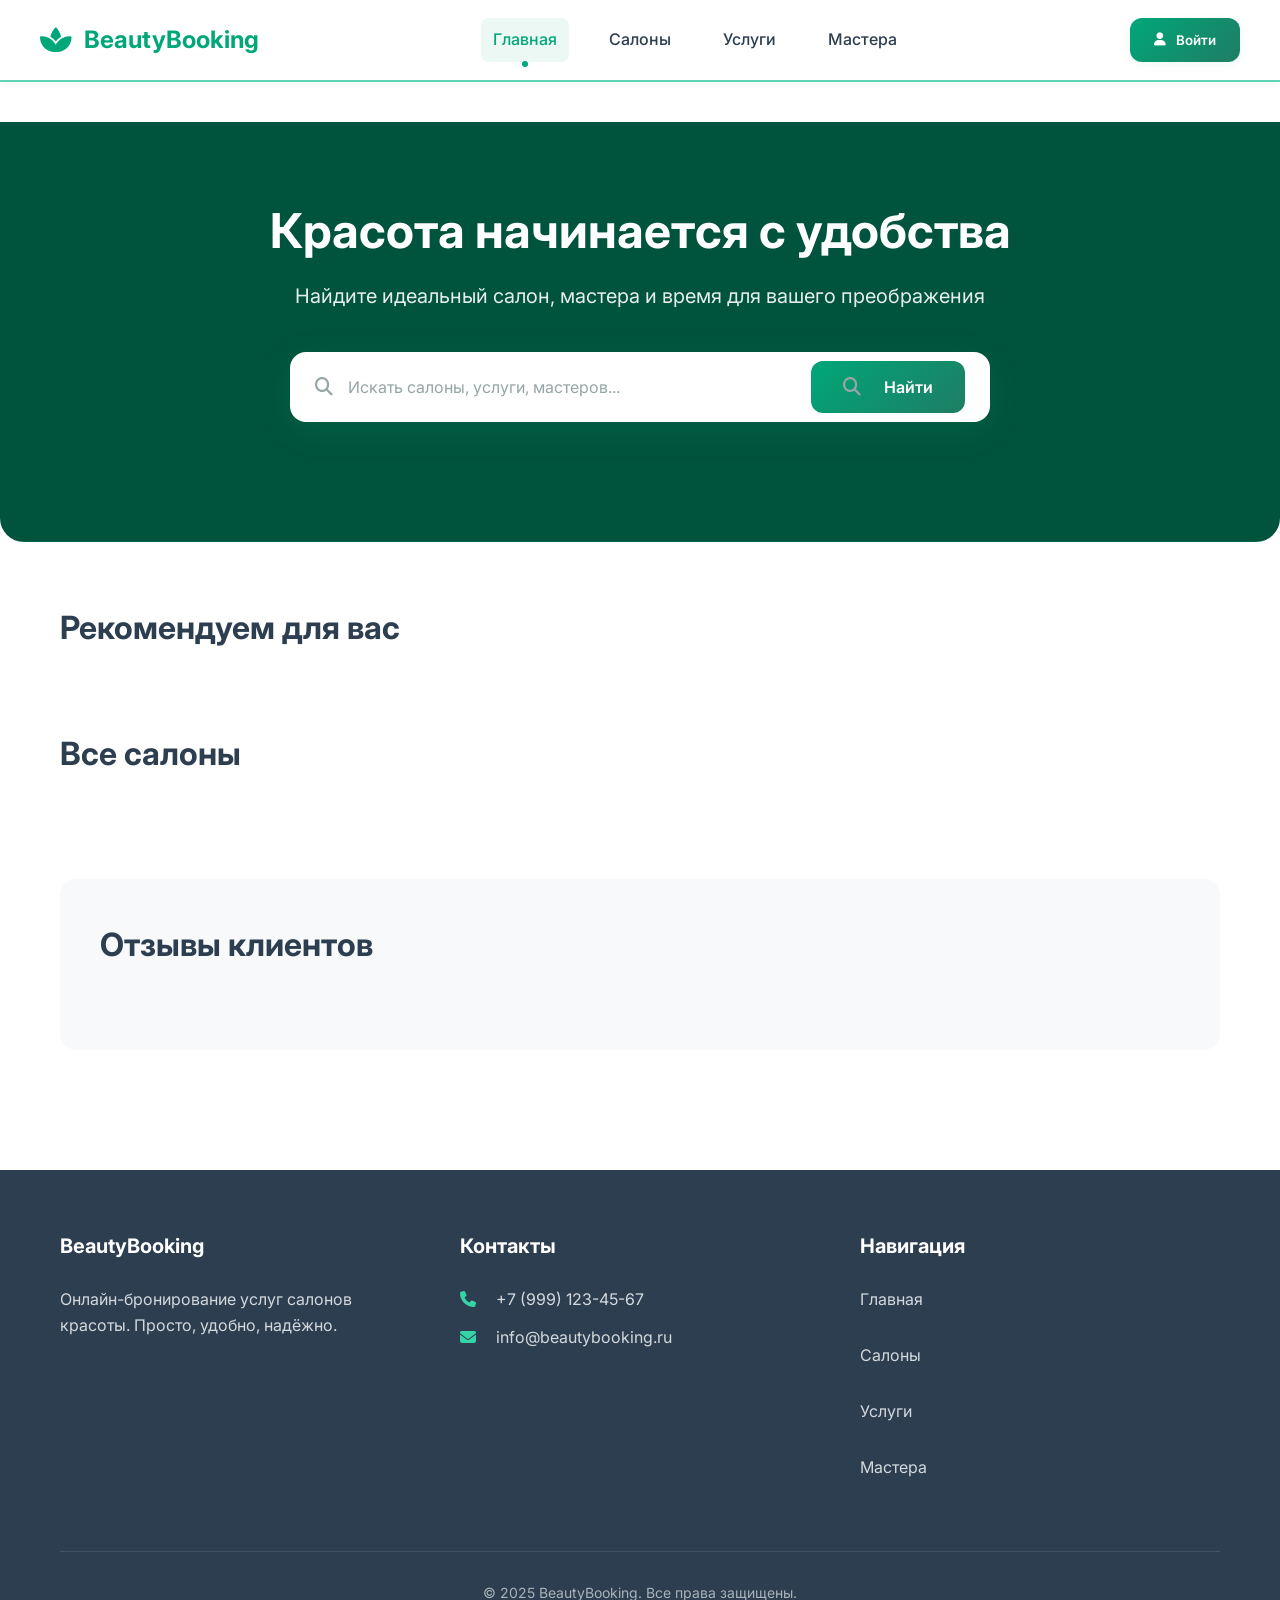
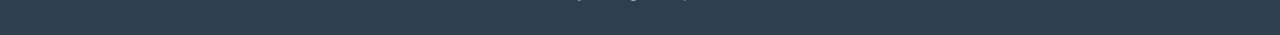
==== commit 06453496: "Полное исправление ошибок и мобильная адаптация" ====
--- a/index.html
+++ b/index.html
@@ -2,7 +2,7 @@
 <html lang="ru">
 <head>
     <meta charset="UTF-8">
-    <meta name="viewport" content="width=device-width, initial-scale=1.0">
+    <meta name="viewport" content="width=device-width, initial-scale=1.0, maximum-scale=1.0, user-scalable=yes">
     <title>BeautyBooking | Бронирование услуг салонов красоты</title>
     <link rel="stylesheet" href="https://cdnjs.cloudflare.com/ajax/libs/font-awesome/6.4.0/css/all.min.css">
     <link rel="preconnect" href="https://fonts.googleapis.com">
@@ -1184,12 +1184,11 @@
         </div>
     </footer>
 
-    <!-- Firebase SDK -->
+    <!-- Firebase SDK и app.js -->
     <script src="https://www.gstatic.com/firebasejs/8.10.0/firebase-app.js"></script>
     <script src="https://www.gstatic.com/firebasejs/8.10.0/firebase-auth.js"></script>
     <script src="https://www.gstatic.com/firebasejs/8.10.0/firebase-firestore.js"></script>
     <script src="https://www.gstatic.com/firebasejs/8.10.0/firebase-storage.js"></script>
-    <!-- Приложение -->
     <script src="app.js"></script>
 </body>
 </html>
--- a/style.css
+++ b/style.css
@@ -185,7 +185,8 @@
 /* ===== ГЕРОЙ-БАННЕР ===== */
 .hero-banner {
     background: linear-gradient(rgba(0, 0, 0, 0.5), rgba(0, 0, 0, 0.5)),
-    url('https://images.unsplash.com/photo-1560066984-138dadb4c035?ixlib=rb-4.0.3&auto=format&fit=crop&w=1600&q=80');
+    url("data:image/svg+xml,%3Csvg xmlns='http://www.w3.org/2000/svg' width='1600' height='600'%3E%3Crect fill='%2300A779' width='1600' height='600'/%3E%3C/svg%3E");
+
     background-size: cover;
     background-position: center;
     padding: 80px 0;
@@ -2416,4 +2417,333 @@
 
 #admin-services-grid .btn-action {
     width: 100%;
+}
+
+
+/* ============================================== */
+/* МОБИЛЬНАЯ АДАПТАЦИЯ – КОМПАКТНЫЙ ВАРИАНТ       */
+/* ============================================== */
+
+@media (max-width: 768px) {
+    /* ШАПКА */
+    .header-container {
+        flex-wrap: wrap;
+        padding: 8px;
+    }
+    .logo {
+        font-size: 16px;
+        margin-bottom: 5px;
+    }
+    nav {
+        order: 3;
+        width: 100%;
+        margin-top: 8px;
+    }
+    #main-nav {
+        display: flex;
+        flex-wrap: wrap;
+        justify-content: center;
+        gap: 3px;
+    }
+    #main-nav a {
+        padding: 6px 10px;
+        font-size: 13px;
+    }
+    .auth-buttons {
+        margin-left: auto;
+    }
+
+    /* ГЛАВНАЯ СТРАНИЦА (БАННЕР) */
+    .hero-title {
+        font-size: 24px;
+    }
+    .hero-subtitle {
+        font-size: 14px;
+    }
+    .search-input-wrapper {
+        flex-wrap: wrap;
+    }
+    .search-input-wrapper input {
+        width: 100%;
+        margin-bottom: 8px;
+        font-size: 14px;
+        padding: 10px;
+    }
+    .btn-search {
+        width: 100%;
+        padding: 10px;
+        font-size: 14px;
+    }
+
+    /* СЕТКИ КАРТОЧЕК – ПО ДВЕ В РЯД */
+    .salons-grid,
+    .services-grid,
+    .masters-grid {
+        display: grid;
+        grid-template-columns: 1fr 1fr !important;
+        gap: 10px;
+    }
+
+    /* КАРТОЧКИ САЛОНОВ, УСЛУГ, МАСТЕРОВ */
+    .salon-card,
+    .service-card,
+    .master-card {
+        display: flex;
+        flex-direction: column;
+        border-radius: 12px;
+        overflow: hidden;
+        box-shadow: 0 2px 8px rgba(0,0,0,0.1);
+    }
+    .salon-img,
+    .service-card img,
+    .master-card img {
+        width: 100%;
+        height: 120px;
+        object-fit: cover;
+    }
+    .salon-info,
+    .service-info,
+    .master-info {
+        padding: 10px;
+    }
+    .salon-name,
+    .service-name,
+    .master-name {
+        font-size: 15px;
+        margin-bottom: 4px;
+        line-height: 1.3;
+    }
+    .salon-address,
+    .service-category,
+    .master-specialization {
+        font-size: 12px;
+        margin-bottom: 6px;
+        color: #666;
+    }
+    .salon-rating,
+    .service-price,
+    .master-price {
+        font-size: 13px;
+    }
+    .rating-value {
+        font-size: 12px;
+    }
+    .salon-actions .btn,
+    .master-card .btn {
+        font-size: 12px;
+        padding: 6px 10px;
+    }
+
+    /* ФИЛЬТРЫ */
+    .advanced-filters {
+        flex-direction: column;
+        gap: 8px;
+    }
+    .filter-group {
+        width: 100%;
+    }
+
+    /* СТРАНИЦА САЛОНА */
+    .salon-header {
+        flex-direction: column;
+    }
+    .salon-main-img {
+        width: 100%;
+        margin-right: 0;
+        margin-bottom: 15px;
+    }
+    .salon-main-img img {
+        height: 180px;
+    }
+    .salon-details {
+        width: 100%;
+        padding: 0 5px;
+    }
+    .salon-details h1 {
+        font-size: 22px;
+    }
+    .salon-tags {
+        flex-wrap: wrap;
+        gap: 5px;
+    }
+    .salon-tag {
+        font-size: 11px;
+        padding: 4px 8px;
+    }
+
+    /* АДМИН-ПАНЕЛЬ */
+    .admin-mode-switcher {
+        flex-wrap: wrap;
+        gap: 5px;
+    }
+    .mode-btn {
+        flex: 1 1 calc(50% - 5px);
+        font-size: 12px;
+        padding: 8px 5px;
+    }
+    .stats-grid {
+        grid-template-columns: 1fr 1fr;
+        gap: 10px;
+    }
+    .stat-card {
+        padding: 10px;
+    }
+    .stat-card h3 {
+        font-size: 18px;
+    }
+    .data-table-container {
+        overflow-x: auto;
+        -webkit-overflow-scrolling: touch;
+    }
+    .data-table {
+        min-width: 500px;
+    }
+    .data-table th,
+    .data-table td {
+        padding: 6px;
+        font-size: 12px;
+    }
+
+    /* ПАНЕЛЬ МАСТЕРА */
+    .master-info-card {
+        padding: 12px;
+    }
+    .master-details {
+        grid-template-columns: 1fr;
+        gap: 8px;
+    }
+    .master-detail {
+        font-size: 13px;
+    }
+    .master-switcher select {
+        width: 100%;
+        font-size: 14px;
+        padding: 8px;
+    }
+
+    /* КАЛЕНДАРЬ */
+    .calendar-grid {
+        grid-template-columns: repeat(7, 1fr);
+        gap: 2px;
+    }
+    .calendar-date {
+        padding: 6px 0;
+        font-size: 13px;
+    }
+    .calendar-day {
+        font-size: 12px;
+        padding: 5px 0;
+    }
+
+    /* МОДАЛЬНЫЕ ОКНА */
+    .modal-content {
+        width: 95%;
+        margin: 10px auto;
+        max-height: 85vh;
+        overflow-y: auto;
+        padding: 15px;
+    }
+    .modal-title {
+        font-size: 18px;
+    }
+    .checkbox-group {
+        max-height: 200px;
+        overflow-y: auto;
+    }
+    .checkbox-item {
+        font-size: 13px;
+        padding: 5px;
+    }
+
+    /* ФОРМЫ */
+    .form-group {
+        margin-bottom: 12px;
+    }
+    .form-label {
+        font-size: 13px;
+        margin-bottom: 4px;
+    }
+    .form-input,
+    .form-textarea,
+    .btn {
+        font-size: 14px;
+        padding: 10px 12px;
+    }
+    .btn {
+        min-height: 40px;
+    }
+
+    /* ОТЗЫВЫ */
+    .reviews-list {
+        grid-template-columns: 1fr !important;
+    }
+    .review-item {
+        padding: 12px;
+    }
+    .review-author {
+        font-size: 14px;
+    }
+    .review-date {
+        font-size: 11px;
+    }
+    .review-text {
+        font-size: 13px;
+    }
+
+    /* ФУТЕР */
+    .footer-content {
+        grid-template-columns: 1fr;
+        gap: 15px;
+        text-align: center;
+    }
+    .footer-section h3 {
+        font-size: 16px;
+    }
+    .footer-section p,
+    .footer-section a {
+        font-size: 13px;
+    }
+}
+
+@media (max-width: 480px) {
+    .salons-grid,
+    .services-grid,
+    .masters-grid {
+        grid-template-columns: 1fr !important;
+    }
+    .hero-title {
+        font-size: 20px;
+    }
+    .mode-btn {
+        flex: 1 1 100%;
+    }
+    .stats-grid {
+        grid-template-columns: 1fr;
+    }
+}
+
+/* Улучшение touch-областей для кнопок */
+button,
+.btn,
+.action-btn,
+.nav-link,
+.modal-close,
+.calendar-date {
+    min-height: 44px;
+    min-width: 44px;
+    display: inline-flex;
+    align-items: center;
+    justify-content: center;
+    touch-action: manipulation;
+}
+
+/* Запрет масштабирования полей ввода */
+input[type="text"],
+input[type="email"],
+input[type="password"],
+input[type="tel"],
+input[type="number"],
+select,
+textarea {
+    font-size: 16px;
 }
